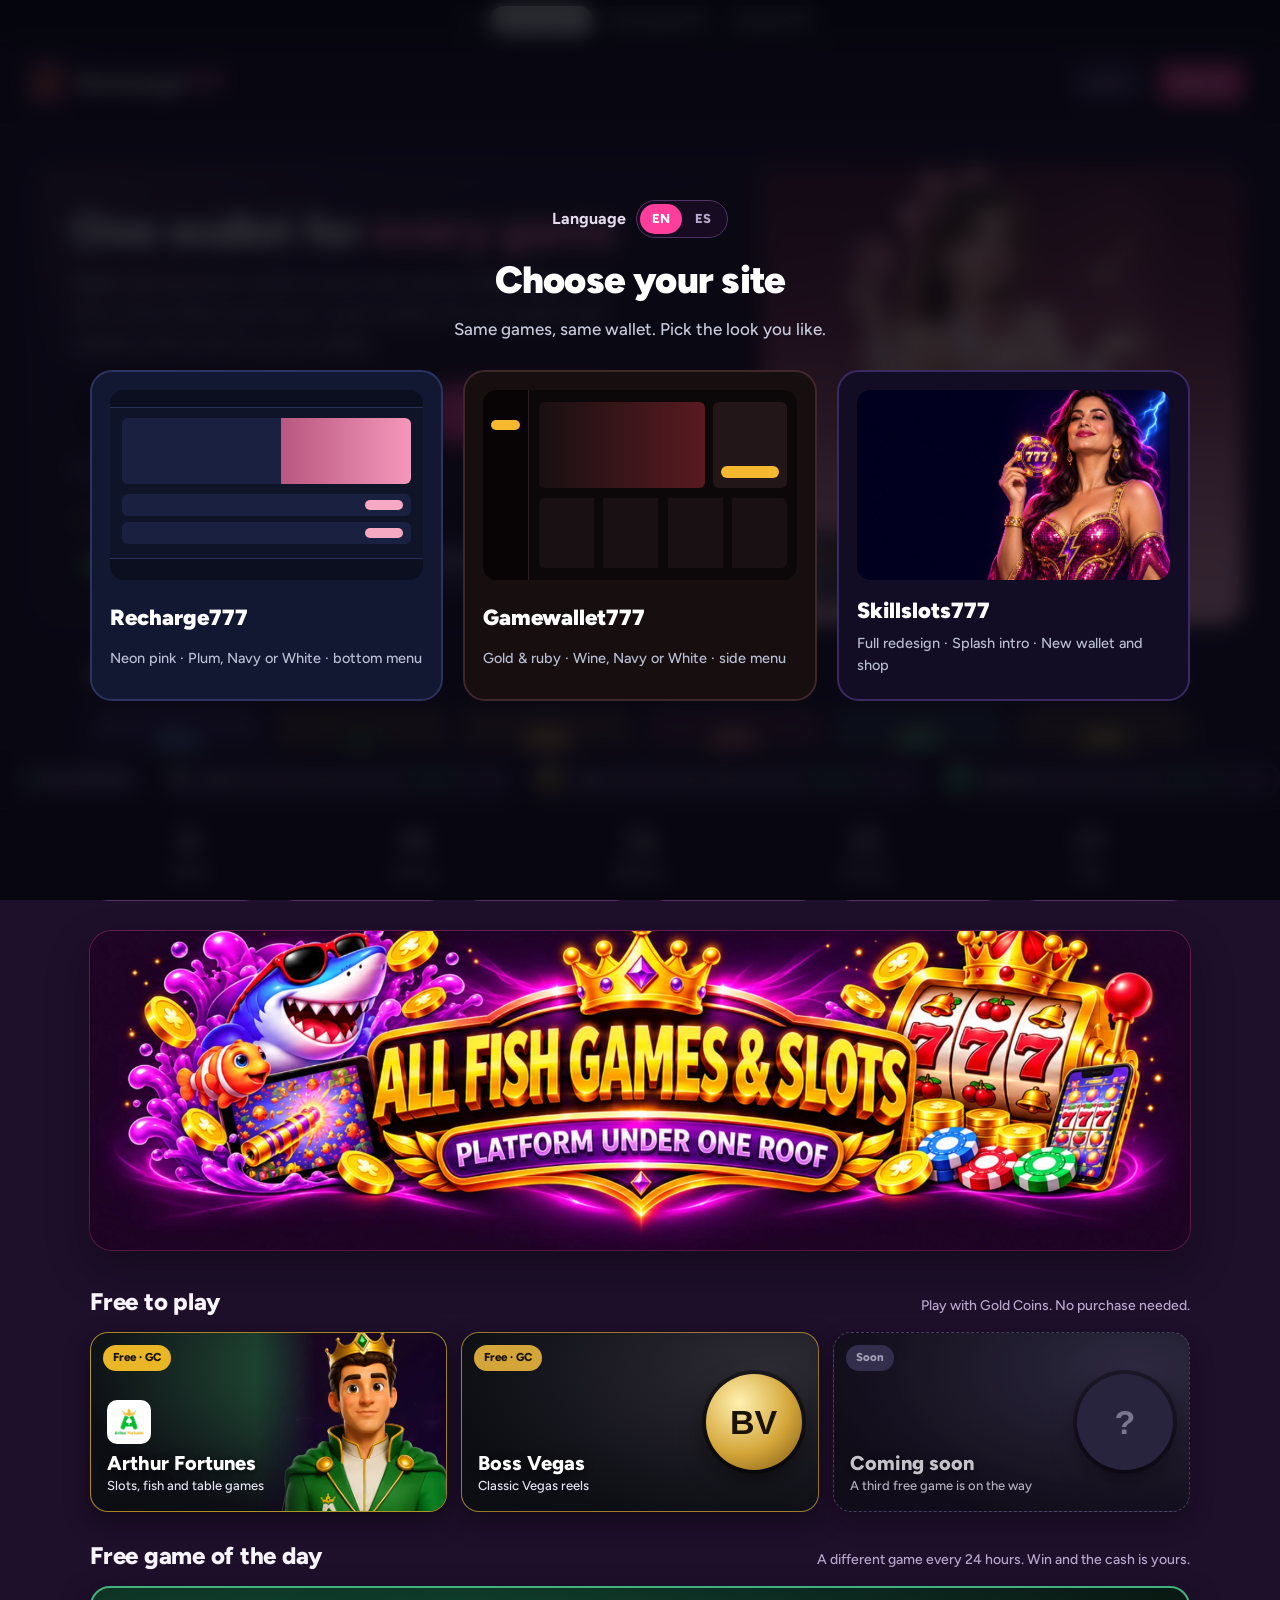
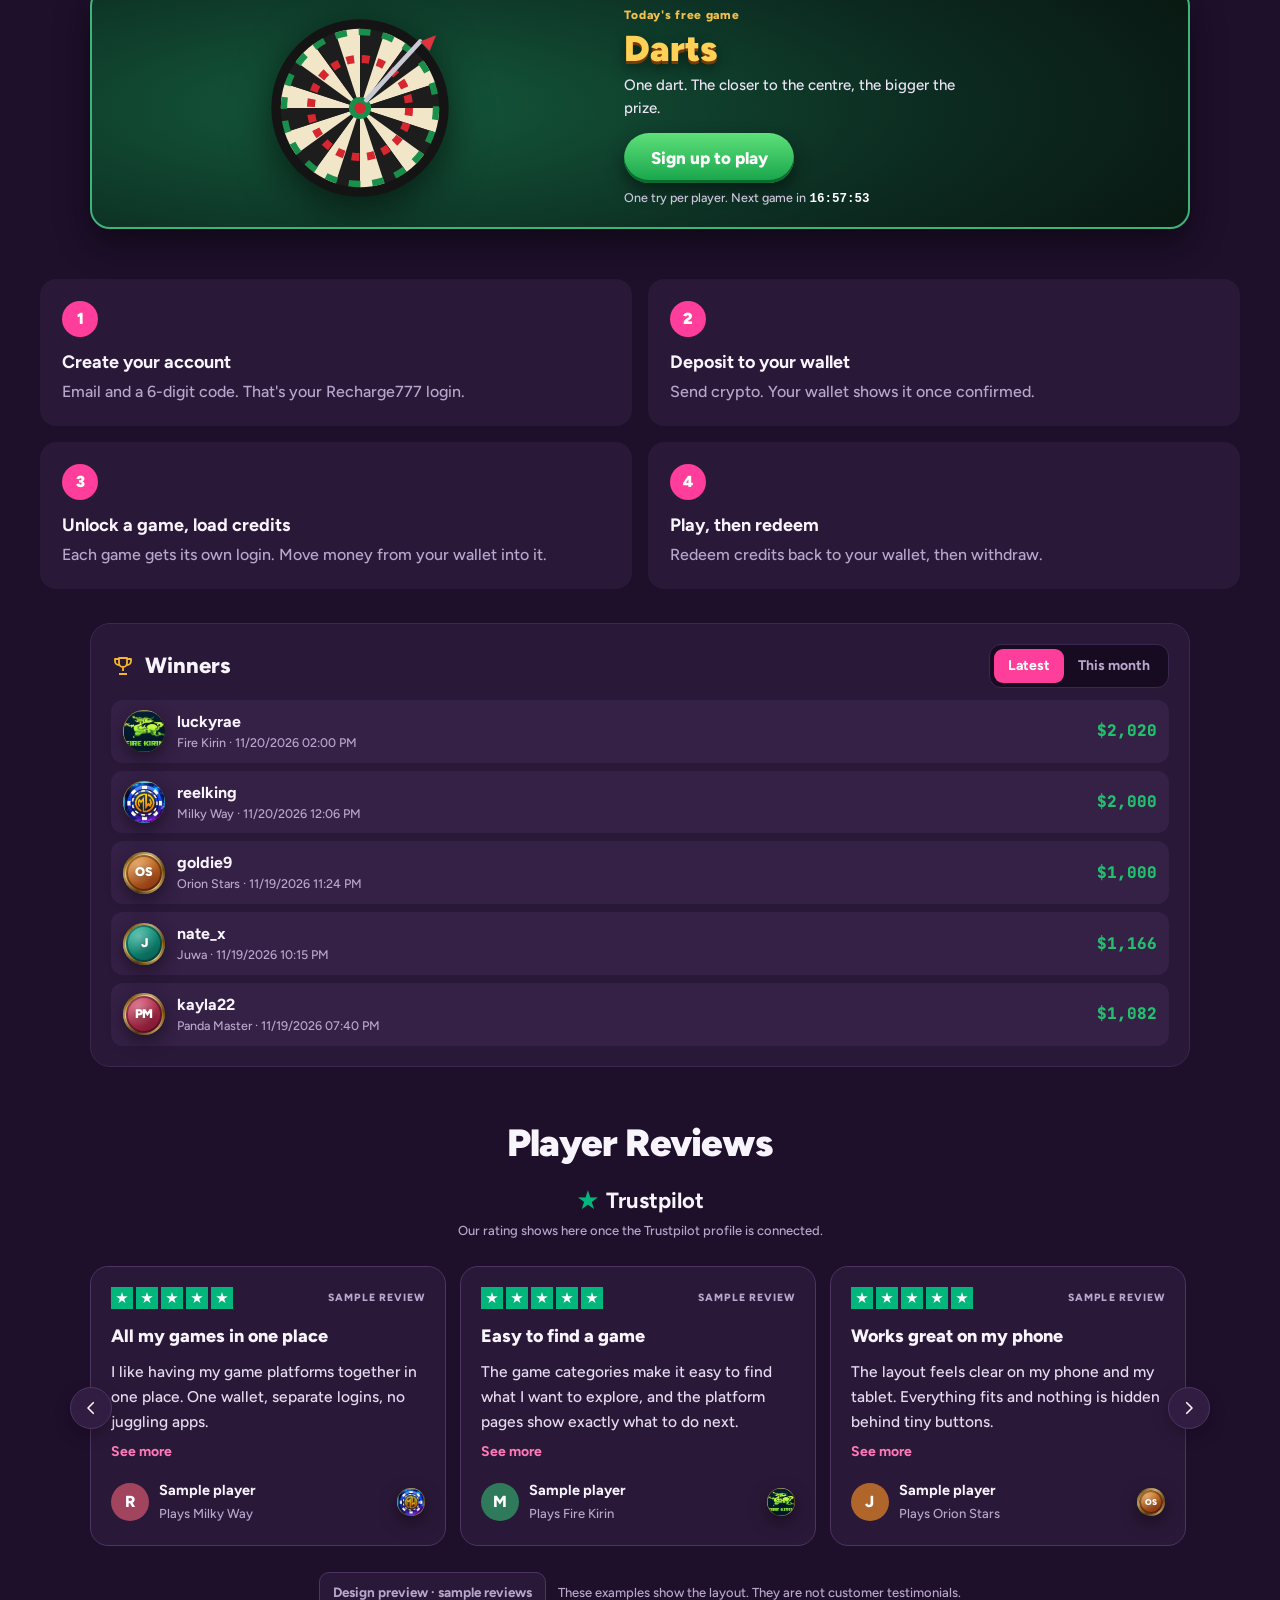
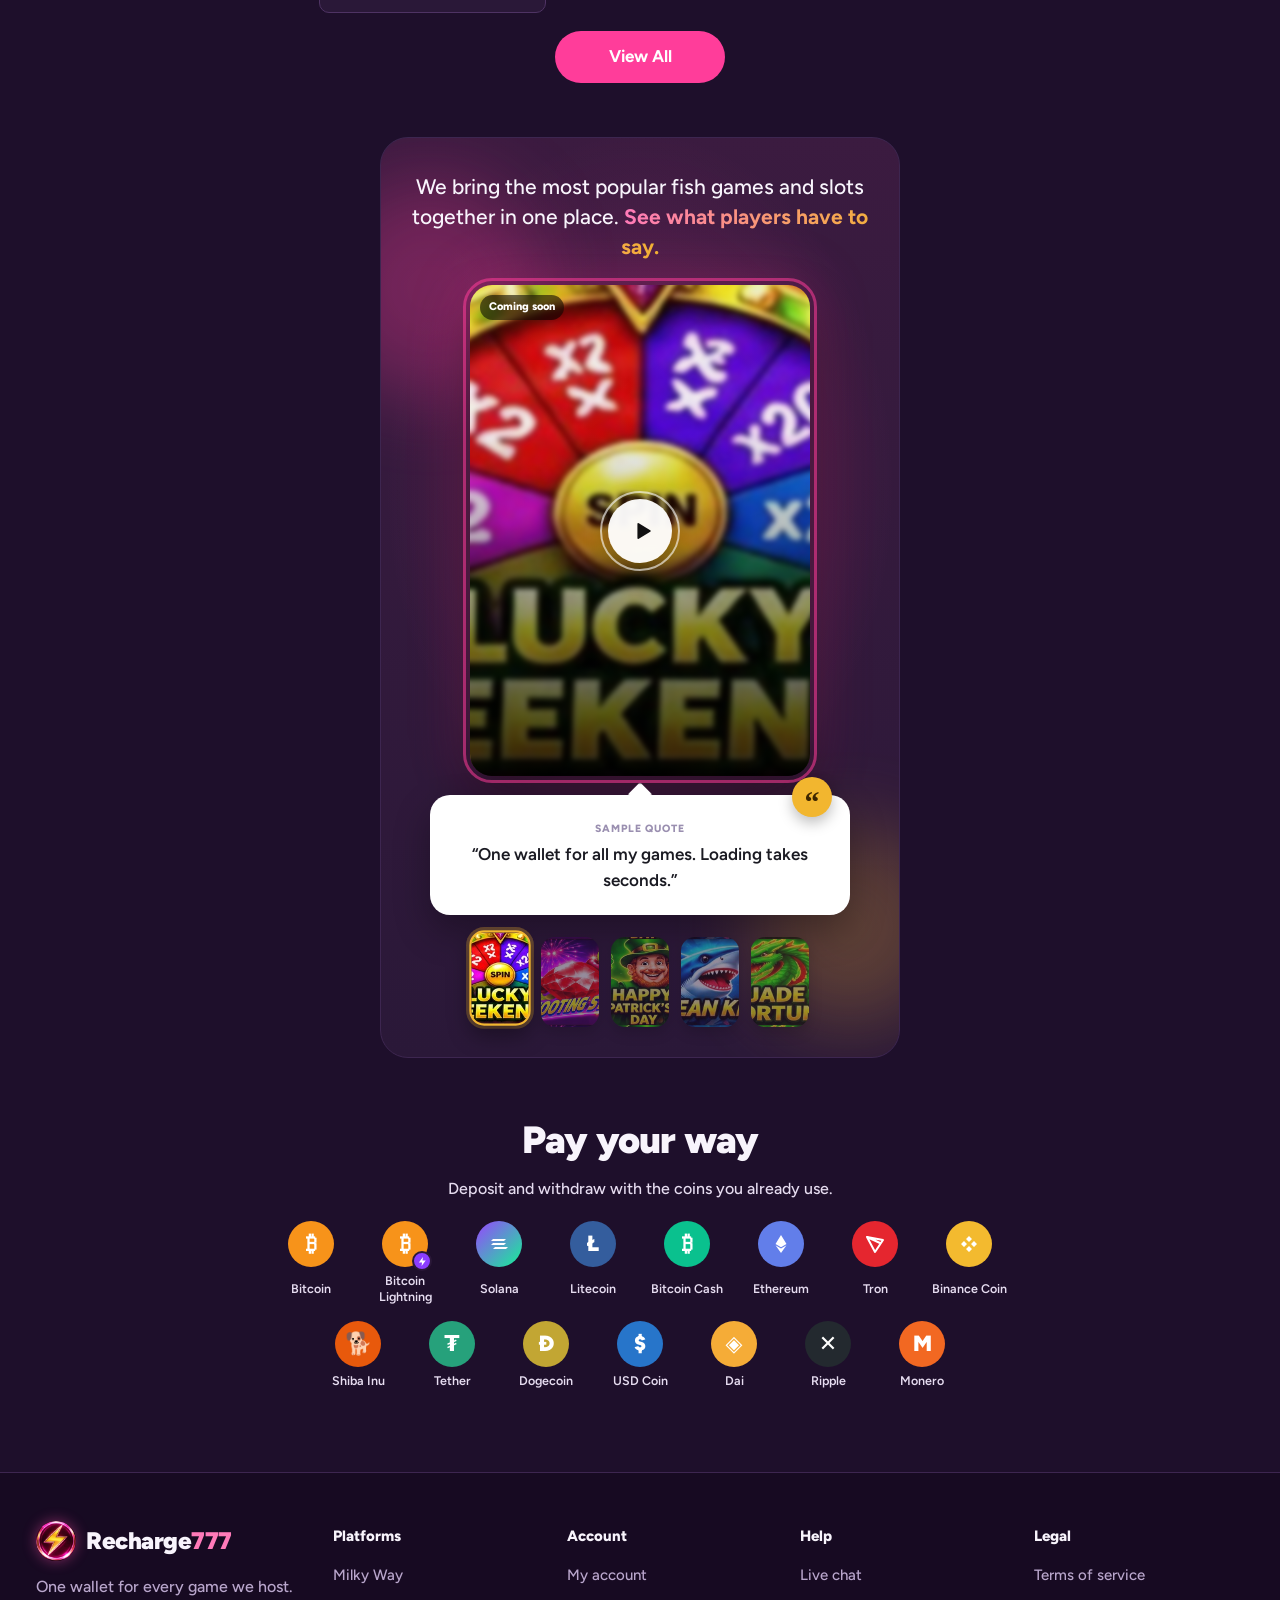
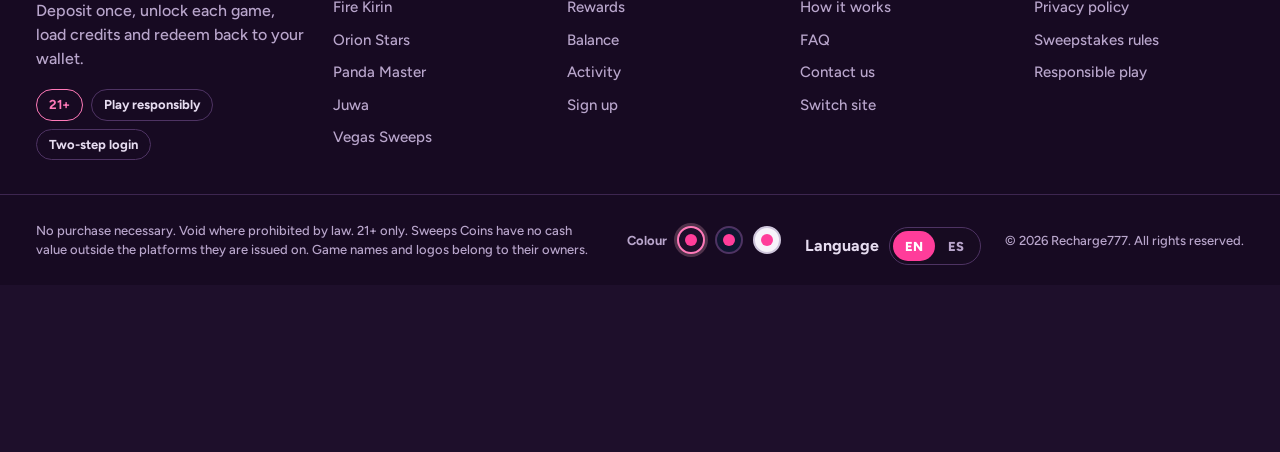
==== index.html @ b113c4cf "Free games: choose how many Gold Coins to take into each game; split and bring back" ====
<!doctype html>
<html lang="en">
<head>
<meta charset="utf-8">
<meta name="viewport" content="width=device-width, initial-scale=1, viewport-fit=cover">
<title>Recharge777</title>
<meta name="theme-color" content="#170a22">
<link rel="icon" type="image/png" href="assets/logos/r777-favicon.png">
<link rel="apple-touch-icon" href="assets/logos/r777-touch.png">
<script>try{document.documentElement.dataset.site="a";document.documentElement.dataset.theme=localStorage.getItem("pp_theme_a")||"plum";}catch(e){}</script>
<meta name="robots" content="noindex, nofollow">
<link rel="preconnect" href="https://fonts.googleapis.com">
<link rel="preconnect" href="https://fonts.gstatic.com" crossorigin>
<link href="https://fonts.googleapis.com/css2?family=Figtree:wght@400;500;600;700;800;900&family=Outfit:wght@400;500;600;700;800;900&family=JetBrains+Mono:wght@500;700&display=swap" rel="stylesheet">
<link rel="stylesheet" href="styles.css?v=2026112222050117">
<link rel="stylesheet" href="extras.css?v=2026112222050117">
</head>
<body>
<nav class="site-switch" id="siteSwitch" aria-label="Switch site" data-noi18n></nav>

<header class="top">
  <a class="logo" href="#/" aria-label="Recharge777 home"><svg viewBox="0 0 32 32" aria-hidden="true"><rect x="2" y="2" width="28" height="28" rx="9" fill="var(--accent)"/><path d="M10 9h12v3.2L15.8 23h-4.3l6.1-10.6H10Z" fill="#3a1022"/></svg><span>Recharge<b>777</b></span></a>
  <div class="top-right" id="topRight"></div>
</header>

<aside class="side" id="side" aria-label="Site menu"></aside>
<main id="app"></main>

<footer class="foot">
  <div class="foot-top">
    <div class="foot-brand">
      <a class="logo" href="#/" aria-label="Recharge777 home"><svg viewBox="0 0 32 32" aria-hidden="true"><rect x="2" y="2" width="28" height="28" rx="9" fill="var(--accent)"/><path d="M10 9h12v3.2L15.8 23h-4.3l6.1-10.6H10Z" fill="#3a1022"/></svg><span>Recharge<b>777</b></span></a>
      <p>One wallet for every game we host. Deposit once, unlock each game, load credits and redeem back to your wallet.</p>
      <div class="foot-badges"><span>21+</span><span>Play responsibly</span><span>Two-step login</span></div>
    </div>
    <div class="foot-col">
      <h4>Platforms</h4>
      <a href="#/platform/milkyway">Milky Way</a><a href="#/platform/firekirin">Fire Kirin</a><a href="#/platform/orion">Orion Stars</a>
      <a href="#/platform/panda">Panda Master</a><a href="#/platform/juwa">Juwa</a><a href="#/platform/vegas">Vegas Sweeps</a>
    </div>
    <div class="foot-col">
      <h4>Account</h4>
      <a href="#/account">My account</a><a href="#/rewards">Rewards</a><a href="#/balance">Balance</a><a href="#/activity">Activity</a><a href="#" data-act="signup">Sign up</a>
    </div>
    <div class="foot-col">
      <h4>Help</h4>
      <a href="#" data-act="chat">Live chat</a><a href="#" data-act="foot-doc" data-doc="How it works">How it works</a><a href="#" data-act="foot-doc" data-doc="FAQ">FAQ</a><a href="#" data-act="foot-doc" data-doc="Contact us">Contact us</a><a href="#" data-act="choose-site">Switch site</a>
    </div>
    <div class="foot-col">
      <h4>Legal</h4>
      <a href="#" data-act="foot-doc" data-doc="Terms of service">Terms of service</a><a href="#" data-act="foot-doc" data-doc="Privacy policy">Privacy policy</a><a href="#" data-act="foot-doc" data-doc="Sweepstakes rules">Sweepstakes rules</a><a href="#" data-act="foot-doc" data-doc="Responsible play">Responsible play</a>
    </div>
  </div>
  <div class="foot-bot">
    <p>No purchase necessary. Void where prohibited by law. 21+ only. Sweeps Coins have no cash value outside the platforms they are issued on. Game names and logos belong to their owners.</p>
    <div class="theme-pick" data-theme-pick></div>
    <div class="foot-lang" data-lang-pick></div>
    <p class="copy">&copy; <span id="year">2026</span> Recharge777. All rights reserved.</p>
  </div>
</footer>

<nav class="tabbar" aria-label="Main">
  <a href="#" data-menu><svg viewBox="0 0 24 24" fill="none" stroke="currentColor" stroke-width="2" stroke-linecap="round"><path d="M4 6h16M4 12h16M4 18h16"/></svg>Menu</a>
  <a href="#/games" data-nav="games"><svg viewBox="0 0 24 24" fill="none" stroke="currentColor" stroke-width="1.8" stroke-linejoin="round"><path d="M7 7h10a5 5 0 0 1 4.8 6.4l-1 3.4a2.4 2.4 0 0 1-4.3.6L15 15H9l-1.5 2.4a2.4 2.4 0 0 1-4.3-.6l-1-3.4A5 5 0 0 1 7 7Z"/><path d="M8 10v3M6.5 11.5h3" stroke-linecap="round"/><circle cx="16" cy="11" r=".8" fill="currentColor"/><circle cx="17.5" cy="12.5" r=".8" fill="currentColor"/></svg>Games</a>
  <a href="#/balance" data-nav="balance"><svg viewBox="0 0 24 24" fill="none" stroke="currentColor" stroke-width="1.8" stroke-linejoin="round"><rect x="3" y="5" width="18" height="15" rx="2.5"/><path d="M15 10h6v5h-6a2.5 2.5 0 0 1 0-5Z"/></svg>Balance</a>
  <a href="#/activity" data-nav="activity"><svg viewBox="0 0 24 24" fill="none" stroke="currentColor" stroke-width="1.8" stroke-linejoin="round"><rect x="3" y="3" width="18" height="18" rx="2.5"/><path d="m6 15 4-4 3 3 5-6" stroke-linecap="round"/></svg>Activity</a>
  <a href="#" data-act="chat"><svg viewBox="0 0 24 24" fill="none" stroke="currentColor" stroke-width="1.8" stroke-linejoin="round"><path d="M4 5h16v11H9l-5 4Z"/><path d="M9 10.5h.01M12 10.5h.01M15 10.5h.01" stroke-linecap="round" stroke-width="2.4"/></svg>Chat</a>
</nav>

<div class="scrim" data-close-menu></div>
<aside class="drawer" id="drawer" aria-label="Menu"></aside>
<section class="chat" id="chat" aria-label="Support chat"></section>

<div class="modal" id="modal" hidden>
  <div class="modal-back" data-close></div>
  <div class="modal-box" role="dialog" aria-modal="true" id="modalBox"></div>
</div>
<div class="toast" id="toast" role="status"></div>
<div class="chooser" id="chooser" hidden></div>
<div class="loader" id="loader" aria-live="polite"></div>

<script src="i18n.js?v=2026112222050117"></script>
<script src="extras.js?v=2026112222050117"></script>
<script src="app.js?v=2026112222050117"></script>
</body>
</html>
---- styles.css ----
:root {
  --accent: #ff3d9a; --accent-hi: #ff6fb5; --on-accent: #ffffff; --ruby: #e2343f; --ruby-hi: #ff5a63;
  --green: #22c06d; --gold: #f2b62f;
  --r: 16px; --gut: 64px; --top-h: 84px; --tab-h: 92px;
  --font: "Figtree", system-ui, sans-serif;
  --mono: "JetBrains Mono", ui-monospace, monospace;
}
:root, :root[data-site="a"][data-theme="plum"] { --bg: #1e0f2b; --bar: #170a22; --card: #2a1838; --card-2: #352046; --panel: #24132f; --line: #3d2650; --line-2: #4e3363; --sunk: #170b21; --raise: #321d42; --raise-2: #3e2652; --mute: #b9a6cc; --soft: #e6dcf0; --soft-2: #f2ecf8; --text: #f8f4fc; --accent-text: #ff7ab9; --tick-bg: #2a1838; --tick-line: #4e3363; --outline: rgba(255, 255, 255, .45); --hover: rgba(255, 255, 255, .06); }
:root[data-site="a"][data-theme="navy"] { --bg: #0f1630; --bar: #0b1126; --card: #19223f; --card-2: #212b4d; --panel: #141c37; --line: #28335a; --line-2: #36426e; --sunk: #0b1126; --raise: #1e2747; --raise-2: #283257; --mute: #a5aed0; --soft: #d8ddf0; --soft-2: #e8ebf8; --text: #f5f7ff; --accent-text: #ff7ab9; --tick-bg: #19223f; --tick-line: #36426e; --outline: rgba(255, 255, 255, .45); --hover: rgba(255, 255, 255, .06); }
:root[data-site="a"][data-theme="white"] { --bg: #f6f3fa; --bar: #ffffff; --card: #ffffff; --card-2: #f3eef8; --panel: #faf7fd; --line: #e8e0f0; --line-2: #d9cde6; --sunk: #f1ebf7; --raise: #f1ebf7; --raise-2: #e7def0; --mute: #74688a; --soft: #43395a; --soft-2: #2c2342; --text: #1e1530; --accent-text: #d0186f; --tick-bg: #ffffff; --tick-line: #e8e0f0; --outline: rgba(30, 20, 50, .25); --hover: rgba(30, 20, 50, .05); }
:root[data-site="b"][data-theme="wine"] { --bg: #2a0e17; --bar: #220a12; --card: #381420; --card-2: #441a28; --panel: #30111b; --line: #52222f; --line-2: #66303f; --sunk: #210a11; --raise: #401826; --raise-2: #4d1f2f; --mute: #d0a9b3; --soft: #f1dde2; --soft-2: #f8ecef; --text: #fff6f7; --accent-text: #ffcf5c; --tick-bg: #381420; --tick-line: #66303f; --outline: rgba(255, 255, 255, .45); --hover: rgba(255, 255, 255, .06); }
:root[data-site="b"][data-theme="navy"] { --bg: #0d1a33; --bar: #0a152b; --card: #152645; --card-2: #1c3053; --panel: #11213d; --line: #243a61; --line-2: #304a76; --sunk: #0a152b; --raise: #1a2c4e; --raise-2: #22375c; --mute: #a4b3d0; --soft: #d6e0f0; --soft-2: #e6edf8; --text: #f4f8ff; --accent-text: #ffcf5c; --tick-bg: #152645; --tick-line: #304a76; --outline: rgba(255, 255, 255, .45); --hover: rgba(255, 255, 255, .06); }
:root[data-site="b"][data-theme="white"] { --bg: #faf6ee; --bar: #ffffff; --card: #ffffff; --card-2: #f6efe1; --panel: #fdfaf4; --line: #ece2cf; --line-2: #dfd0b3; --sunk: #f6efe1; --raise: #f6efe1; --raise-2: #eee3cc; --mute: #7a6c58; --soft: #4a3e2c; --soft-2: #2e2618; --text: #24190c; --accent-text: #9a6a00; --tick-bg: #ffffff; --tick-line: #ece2cf; --outline: rgba(30, 20, 50, .25); --hover: rgba(30, 20, 50, .05); }
:root[data-site="b"]:not([data-theme]) { --bg: #2a0e17; --bar: #220a12; --card: #381420; --card-2: #441a28; --panel: #30111b; --line: #52222f; --line-2: #66303f; --sunk: #210a11; --raise: #401826; --raise-2: #4d1f2f; --mute: #d0a9b3; --soft: #f1dde2; --soft-2: #f8ecef; --text: #fff6f7; --accent-text: #ffcf5c; --tick-bg: #381420; --tick-line: #66303f; --outline: rgba(255, 255, 255, .45); --hover: rgba(255, 255, 255, .06); }



* { box-sizing: border-box; }
html { -webkit-text-size-adjust: 100%; }
body {
  margin: 0; min-height: 100vh;
  background: var(--bg); color: var(--text);
  font: 500 16px/1.5 var(--font);
  padding-bottom: calc(var(--tab-h) + 20px);
  overflow-x: hidden;
}
body.has-ticker { padding-bottom: calc(var(--tab-h) + 76px); }
a { color: inherit; text-decoration: none; }
button { font: inherit; color: inherit; cursor: pointer; background: none; border: 0; padding: 0; }
button:disabled { cursor: not-allowed; opacity: .45; }
input, select { font: inherit; color: inherit; }
svg { display: block; }
img { max-width: 100%; display: block; }
:focus-visible { outline: 2px solid var(--accent-hi); outline-offset: 2px; }

/* top bar */
.top {
  position: sticky; top: 0; z-index: 30;
  height: var(--top-h); padding: 0 var(--gut) 0 calc(var(--gut) - 8px);
  display: flex; align-items: center; justify-content: space-between;
  background: var(--bar); border-bottom: 1px solid var(--line);
}
.logo { display: flex; align-items: center; gap: 10px; font-weight: 900; font-size: 24px; letter-spacing: -.02em; }
.logo svg { width: 34px; height: 34px; }
.logo b { color: var(--accent-text); font-weight: 900; }
.top-right { display: flex; align-items: center; gap: 14px; }
.round-btn {
  position: relative; width: 64px; height: 52px; border-radius: 26px;
  background: var(--raise); display: grid; place-items: center;
}
.round-btn:hover { background: var(--raise-2); }
.round-btn svg { width: 28px; height: 28px; }
.round-btn .dot { position: absolute; top: 12px; right: 18px; width: 8px; height: 8px; border-radius: 50%; background: #ff4d6d; border: 2px solid var(--raise); }
.bal {
  display: flex; align-items: center; gap: 8px; height: 52px; padding: 0 16px 0 8px;
  border-radius: 26px; background: var(--raise); font-weight: 700;
}
.bal:hover { background: var(--raise-2); }
.bal-plus { width: 36px; height: 36px; border-radius: 50%; background: var(--accent); color: var(--on-accent); display: grid; place-items: center; }
.bal-plus svg { width: 18px; height: 18px; }

/* buttons */
.btn {
  display: inline-flex; align-items: center; justify-content: center; gap: 8px;
  height: 52px; padding: 0 22px; border-radius: 12px;
  font-weight: 700; font-size: 17px; white-space: nowrap;
  transition: background .15s, border-color .15s, transform .1s;
}
.btn:active { transform: scale(.98); }
.btn svg { width: 18px; height: 18px; }
.btn-accent { background: var(--accent); color: var(--on-accent); }
.btn-accent:hover { background: var(--accent-hi); }
.btn-outline { border: 1.5px solid var(--outline); color: var(--text); }
.btn-outline:hover { background: var(--hover); }
.btn-ghost { background: var(--card-2); }
.btn-ghost:hover { background: var(--line-2); }
.btn-sm { height: 40px; padding: 0 16px; font-size: 15px; border-radius: 10px; }
.btn-lg { height: 60px; padding: 0 56px; border-radius: 30px; font-size: 19px; }
.btn-block { width: 100%; }
.sq-btn { width: 52px; height: 52px; border-radius: 12px; border: 1.5px solid var(--outline); display: grid; place-items: center; flex: none; }
.sq-btn:hover { background: var(--hover); }
.sq-btn svg { width: 20px; height: 20px; }
.icon-btn { width: 36px; height: 36px; border-radius: 9px; display: grid; place-items: center; color: var(--mute); flex: none; }
.icon-btn:hover { background: var(--card-2); color: var(--text); }
.icon-btn svg { width: 19px; height: 19px; }

/* page */
.page { padding: 40px var(--gut) 20px; }
.crumb { display: flex; align-items: center; gap: 12px; font-size: 22px; font-weight: 700; }
.crumb a { color: var(--mute); }
.crumb a:hover { color: var(--text); }
.crumb svg { width: 22px; height: 22px; }
.crumb .sep svg { width: 16px; height: 16px; color: var(--mute); }
.lede { margin: 26px 0 0; font-size: 18px; }
.lede b { font-weight: 800; }
.list-h { display: flex; justify-content: space-between; align-items: baseline; margin: 44px 0 16px; }
.list-h h2 { margin: 0; font-size: 21px; font-weight: 800; }
.list-h span { color: var(--mute); font-size: 18px; }
.empty { color: var(--mute); text-align: center; padding: 40px 0; grid-column: 1 / -1; }
.empty.big { font-size: 21px; padding: 100px 0; }

/* round platform badge */
.coin {
  --s: 108px;
  width: var(--s); height: var(--s); flex: none; border-radius: 50%;
  padding: calc(var(--s) * .065);
  background: conic-gradient(from 200deg, #6e4a12, #f6d27a, #a9781f, #ffe6a3, #8a5e17, #f6d27a, #6e4a12);
  box-shadow: 0 6px 18px rgba(0, 0, 0, .45), inset 0 0 0 2px rgba(0, 0, 0, .25);
  display: grid; place-items: center; overflow: hidden; position: relative;
}
.coin::after { content: ""; position: absolute; top: 2px; left: 50%; width: calc(var(--s) * .12); height: calc(var(--s) * .12); transform: translateX(-50%); border-radius: 50%; background: radial-gradient(circle at 35% 35%, #f3b6ff, #a21fd0 60%, #5b0d78); box-shadow: 0 0 6px rgba(200, 80, 255, .7); }
.coin img, .coin .ini {
  width: 100%; height: 100%; border-radius: 50%; object-fit: cover;
  box-shadow: inset 0 0 0 2px rgba(0, 0, 0, .35);
}
.coin img { transform: scale(1.12); }
.coin .ini {
  display: grid; font-style: normal; color: #fff; place-items: center; font-weight: 900; font-size: calc(var(--s) * .3); letter-spacing: -.03em;
  background: radial-gradient(circle at 35% 30%, rgba(255, 255, 255, .35), transparent 55%), linear-gradient(150deg, var(--c2), var(--c1));
  text-shadow: 0 2px 6px rgba(0, 0, 0, .4);
}
.coin.xl { --s: 270px; }
.coin.lg { --s: 120px; }
.coin.md { --s: 60px; }
.coin.md::after { display: none; }
.coin.sm { --s: 72px; }
.coin.xs { --s: 30px; padding: 2px; }
.coin.xs::after, .coin.sm::after { display: none; }

/* list rows */
.rows { display: grid; gap: 22px; }
.rows > * { min-width: 0; }
.row-card {
  display: flex; align-items: center; gap: 20px; justify-content: space-between;
  background: var(--card); border-radius: var(--r); padding: 20px 22px;
}
.row-main { display: flex; align-items: center; gap: 32px; min-width: 0; flex: 1; }
.row-main > span { min-width: 0; }
.row-main b { display: block; font-size: 22px; font-weight: 800; }
.row-main small { display: block; color: var(--mute); font-size: 15px; white-space: nowrap; overflow: hidden; text-overflow: ellipsis; }
.row-acts { display: flex; align-items: center; gap: 16px; flex: none; }
.linked { display: inline-flex; align-items: center; gap: 6px; color: var(--green); font-weight: 700; font-size: 15px; }
.linked svg { width: 16px; height: 16px; }
.row-card.slim { padding: 14px 20px; }
.row-card.slim .row-main { gap: 18px; }
.row-card.slim .row-main b { font-size: 18px; }
.pos { color: var(--green); font-family: var(--mono); }
.neg { color: #ff8a8a; font-family: var(--mono); }
.pend { font-size: 13px; font-weight: 700; color: var(--gold); background: rgba(242, 193, 75, .12); padding: 4px 10px; border-radius: 999px; }

/* home */
.hero {
  display: grid; grid-template-columns: minmax(0, 1.1fr) minmax(0, .9fr); align-items: stretch;
  border-radius: 24px; border: 1px solid var(--line); overflow: hidden; min-height: 500px;
  background: radial-gradient(600px 320px at 0% 0%, rgba(246, 169, 195, .1), transparent 60%), linear-gradient(160deg, var(--card), var(--sunk));
}
.hero-txt { padding: 52px 48px 40px; display: flex; flex-direction: column; justify-content: center; }
.hero h1 { margin: 0; font-size: 56px; line-height: 1.05; font-weight: 900; letter-spacing: -.03em; }
.hero h1 span { color: var(--accent-text); }
.hero-sub { margin: 14px 0 26px; font-size: 20px; color: var(--soft); max-width: 560px; }
.hero-acts { display: flex; gap: 12px; flex-wrap: wrap; }
.hero-acts .btn-lg { padding: 0 34px; }
.hero-stats { display: flex; gap: 34px; margin-top: 30px; padding-top: 22px; border-top: 1px solid var(--line); }
.hero-stats b { display: block; font-size: 28px; font-weight: 900; }
.hero-stats span { color: var(--mute); font-size: 15px; }
.hot-strip { margin-top: 24px; }
.hot-label { display: flex; align-items: center; gap: 8px; font-size: 15px; font-weight: 800; margin-bottom: 10px; color: var(--soft); }
.hot-label svg { width: 17px; height: 17px; color: var(--gold); }
.hot-chips { display: flex; gap: 10px; flex-wrap: wrap; }
.hot-chip { display: flex; align-items: center; gap: 10px; padding: 7px 14px 7px 7px; border-radius: 999px; background: var(--raise); border: 1px solid var(--line-2); transition: border-color .15s, background .15s; }
.hot-chip:hover { border-color: var(--accent-text); background: var(--raise-2); }
.hot-chip .coin.xs { --s: 34px; }
.hot-chip b { display: block; font-size: 14.5px; font-weight: 800; line-height: 1.15; }
.hot-chip small { display: flex; align-items: center; gap: 5px; color: var(--mute); font-size: 12.5px; }
.hot-chip small i { width: 6px; height: 6px; border-radius: 50%; background: var(--green); }
.hero-art {
  position: relative; overflow: hidden;
  background: linear-gradient(180deg, #531c3b 0%, #6c2848 24%, #a24a6d 46%, #d9799f 66%, #f597bb 82%, #fcb2d2 100%);
}
.hero-art::before {
  content: ""; position: absolute; inset: 0; pointer-events: none;
  background: radial-gradient(60% 50% at 50% 30%, rgba(255, 255, 255, .12), transparent 70%);
}
.hero-art img {
  position: absolute; bottom: 0; left: 50%; height: 100%; width: auto; max-width: none; transform: translateX(-50%);
  -webkit-mask-image: linear-gradient(90deg, transparent 0, #000 14%, #000 86%, transparent 100%);
  mask-image: linear-gradient(90deg, transparent 0, #000 14%, #000 86%, transparent 100%);
}
.art-badge {
  position: absolute; left: 22px; bottom: 22px; z-index: 1; display: grid; gap: 2px;
  padding: 12px 16px; border-radius: 14px; background: rgba(15, 20, 40, .72); backdrop-filter: blur(8px); -webkit-backdrop-filter: blur(8px);
  border: 1px solid rgba(255, 255, 255, .14); box-shadow: 0 10px 30px rgba(0, 0, 0, .3);
}
.art-badge b { font-size: 15px; font-weight: 800; color: var(--gold); }
.art-badge span { font-size: 13px; color: #f0e6f2; }
.hl-form { display: flex; gap: 10px; max-width: 560px; }
.hl-form .field { flex: 1; height: 60px; border-radius: 30px; padding: 0 24px; }
.hl-form .btn-lg { padding: 0 34px; }
.hl-note { margin: 14px 0 0; color: var(--mute); }
.hl-note a, .note a { color: var(--accent-text); font-weight: 700; }

.steps3 { display: grid; grid-template-columns: repeat(3, 1fr); gap: 16px; max-width: 1000px; margin: 50px auto 0; }
.steps3 div { background: var(--card); border-radius: var(--r); padding: 22px; }
.steps3 span { width: 36px; height: 36px; border-radius: 50%; background: var(--accent); color: var(--on-accent); display: inline-grid; place-items: center; font-weight: 900; }
.steps3 b { display: block; margin-top: 12px; font-size: 18px; }
.steps3 p { margin: 4px 0 0; color: var(--mute); }

.boards { display: grid; grid-template-columns: 1fr 1fr; gap: 28px; margin: 60px auto 0; max-width: 1800px; }
.board { background: var(--sunk); border: 1px solid var(--line); border-radius: 18px; padding: 30px; }
.board-h { display: flex; justify-content: space-between; align-items: center; gap: 12px; margin-bottom: 22px; }
.board-h h2 { margin: 0; display: flex; align-items: center; gap: 12px; font-size: 28px; font-weight: 800; }
.board-h h2 svg { width: 28px; height: 28px; color: var(--gold); }
.pill { background: rgba(246, 169, 195, .14); color: var(--accent-text); border: 1px solid rgba(246, 169, 195, .4); font-size: 15px; font-weight: 600; padding: 5px 14px; border-radius: 6px; white-space: nowrap; }
.win-list, .rank-list { display: grid; gap: 14px; }
.win {
  display: grid; grid-template-columns: auto 1fr 1.3fr auto; align-items: center; gap: 20px;
  background: var(--card); border-radius: 12px; padding: 16px 22px;
}
.win small, .rank small { display: block; color: var(--mute); font-size: 14px; font-weight: 600; letter-spacing: .02em; }
.win b { font-size: 19px; font-weight: 800; }
.win-date span { font-size: 17px; }
.win-amt { text-align: right; }
.win-amt b { color: var(--green); font-size: 22px; }
.rank-head { display: grid; grid-template-columns: 90px 1fr auto; padding: 12px 22px; background: var(--card); border-radius: 10px 10px 0 0; color: var(--mute); font-size: 15px; font-weight: 600; }
.rank-list { gap: 0; }
.rank { display: grid; grid-template-columns: 90px 1fr auto; align-items: center; padding: 16px 22px; background: var(--card); border-top: 1px solid var(--sunk); }
.rank.first { background: rgba(242, 182, 47, .12); outline: 2px solid #d9b13d; outline-offset: -2px; border-radius: 10px; }
.rank-n { font-size: 22px; font-weight: 800; color: var(--mute); }
.rank-n svg { width: 32px; height: 32px; }
.rank-n.r0 { color: var(--gold); }
.rank-n.r1 { color: #d6d8e2; }
.rank-n.r2 { color: #e5873a; }
.rank-user { display: flex; align-items: center; gap: 18px; }
.rank-user b { font-size: 21px; font-weight: 700; }
.rank-amt { font-size: 22px; font-weight: 800; }
.rank.first .rank-amt { color: var(--green); }

/* live ticker */
.ticker {
  position: fixed; left: 0; right: 0; bottom: var(--tab-h); z-index: 20;
  display: flex; align-items: center; gap: 12px; height: 60px;
  background: var(--bar); border-top: 1px solid var(--line);
}
.ticker-label { flex: none; display: inline-flex; align-items: center; gap: 8px; margin-left: 16px; font-weight: 800; font-size: 14px; background: var(--raise); padding: 6px 12px; border-radius: 8px; white-space: nowrap; }
.ticker-label i { width: 8px; height: 8px; border-radius: 50%; background: var(--green); box-shadow: 0 0 0 3px rgba(47, 212, 124, .18); }
.ticker-track { overflow: hidden; flex: 1; min-width: 0; -webkit-mask-image: linear-gradient(90deg, transparent, #000 30px); mask-image: linear-gradient(90deg, transparent, #000 30px); }
.ticker-run { display: flex; gap: 10px; width: max-content; animation: run 70s linear infinite; }
.ticker:hover .ticker-run { animation-play-state: paused; }
@keyframes run { to { transform: translateX(-50%); } }
.tick { flex: none; display: flex; align-items: center; gap: 9px; height: 40px; padding: 0 14px 0 6px; background: var(--tick-bg); border: 1px solid var(--tick-line); border-radius: 20px; font-size: 14px; white-space: nowrap; }
.tick-txt { color: var(--soft); }
.tick-txt b { color: var(--text); font-weight: 700; }
.tick em { font-style: normal; color: var(--green); font-weight: 800; }
.tick small { color: var(--mute); font-size: 12.5px; }

/* platform page */
.plat-top { display: flex; align-items: center; gap: 28px; margin-top: 30px; background: var(--card); border-radius: 18px; padding: 24px 28px; }
.plat-top-txt { flex: 1; min-width: 0; }
.plat-top h1 { margin: 0; font-size: 34px; font-weight: 900; letter-spacing: -.02em; }
.plat-top p { margin: 4px 0 0; color: var(--mute); }
.plat-top .signed { color: var(--text); }
.plat-top code { font-family: var(--mono); color: var(--accent-text); }
.plat-top-acts { display: flex; gap: 12px; flex: none; }
.filters { display: flex; gap: 10px; flex-wrap: wrap; align-items: center; margin: 30px 0 22px; }
.chip { height: 42px; padding: 0 20px; border-radius: 10px; background: var(--raise); color: var(--soft); font-size: 17px; font-weight: 600; }
.chip:hover { color: var(--text); }
.chip.on { background: var(--accent); color: var(--on-accent); }
.search { margin-left: auto; position: relative; width: 300px; }
.search input { width: 100%; height: 44px; border-radius: 10px; background: var(--card); border: 1px solid var(--line-2); padding: 0 14px 0 42px; }
.search input:focus { outline: none; border-color: var(--accent-text); }
.search svg { position: absolute; left: 14px; top: 12px; width: 20px; height: 20px; color: var(--mute); }
.grid { display: grid; grid-template-columns: repeat(auto-fill, minmax(260px, 1fr)); gap: 24px 18px; }
.tile { display: block; text-align: left; width: 100%; }
.tile-art { position: relative; aspect-ratio: 16 / 9; border-radius: 14px; overflow: hidden; background: var(--card); }
.tile-art img { width: 100%; height: 100%; object-fit: cover; transition: transform .3s; }
.tile:hover .tile-art img { transform: scale(1.04); }
.tile-play { position: absolute; inset: 0; display: grid; place-items: center; background: rgba(10, 10, 16, .45); opacity: 0; transition: opacity .2s; }
.tile-play span { width: 56px; height: 56px; border-radius: 50%; background: var(--accent); color: var(--on-accent); display: grid; place-items: center; }
.tile-play svg { width: 22px; height: 22px; margin-left: 3px; }
.tile:hover .tile-play { opacity: 1; }
.tile-name { margin-top: 10px; font-weight: 800; font-size: 17px; }
.tile-sub { color: var(--mute); font-size: 14px; }

/* balance */
.split { display: grid; grid-template-columns: 540px 1fr; padding: 0; min-height: calc(100vh - var(--top-h) - var(--tab-h)); }
.split-left { padding: 40px 36px 30px var(--gut); background: var(--panel); border-right: 1px solid var(--line); }
.split-right { padding: 40px var(--gut) 30px 36px; }
.split .lede { margin-top: 22px; }
.acc { display: grid; gap: 16px; margin-top: 28px; }
.acc-item {
  display: flex; align-items: center; gap: 16px; height: 80px; padding: 0 24px;
  border-radius: 14px; border: 1.5px solid color-mix(in srgb, var(--ic) 55%, transparent); text-align: left;
  background: color-mix(in srgb, var(--ic) 6%, transparent);
}
.acc-item b { flex: 1; font-size: 21px; font-weight: 800; }
.acc-item > svg { width: 20px; height: 20px; }
.acc-item.on { background: color-mix(in srgb, var(--ic) 28%, var(--panel)); border-color: var(--ic); }
.mini-ico { width: 38px; height: 38px; flex: none; border-radius: 9px; display: grid; place-items: center; color: #fff; }
.mini-ico svg { width: 20px; height: 20px; }
.panel-h { display: flex; gap: 14px; align-items: flex-start; margin-bottom: 26px; }
.panel-h .mini-ico { width: 28px; height: 28px; border-radius: 7px; margin-top: 2px; }
.panel-h .mini-ico svg { width: 15px; height: 15px; }
.panel-h h2 { margin: 0; font-size: 21px; font-weight: 800; }
.panel-h p { margin: 4px 0 0; color: var(--soft); }
.opt-list { display: grid; gap: 16px; }
.opt { display: flex; align-items: center; gap: 18px; width: 100%; text-align: left; background: var(--card); border-radius: 14px; padding: 14px 24px; }
.opt:not(:disabled):hover { background: var(--card-2); }
.opt b { font-size: 21px; font-weight: 800; }
.opt small { color: var(--mute); font-size: 16px; margin-left: 4px; flex: 1; }
.opt > svg { width: 20px; height: 20px; color: var(--mute); }
.form-row { display: grid; gap: 12px; }
.form-row.narrow { max-width: 460px; }
.field {
  width: 100%; height: 52px; border-radius: 12px;
  background: var(--sunk); border: 1.5px solid var(--line-2); padding: 0 16px; font-size: 16px;
}
.field:focus { outline: none; border-color: var(--accent-text); }
.field::placeholder { color: var(--mute); }
select.field { appearance: none; background-image: linear-gradient(45deg, transparent 50%, #aaa 50%), linear-gradient(135deg, #aaa 50%, transparent 50%); background-position: calc(100% - 22px) 22px, calc(100% - 16px) 22px; background-size: 6px 6px; background-repeat: no-repeat; }
.tbl { width: 100%; border-collapse: collapse; font-size: 17px; background: var(--card); border-radius: 14px; overflow: hidden; }
.tbl th { text-align: left; color: var(--mute); font-weight: 600; font-size: 14px; padding: 14px 22px; border-bottom: 1px solid var(--line); }
.tbl td { padding: 14px 22px; border-bottom: 1px solid var(--line); }
.tbl .num { text-align: right; font-family: var(--mono); }
.tbl .tot td { font-weight: 800; border-bottom: 0; }
.pname { display: flex; align-items: center; gap: 12px; font-weight: 700; }

/* activity */
.tabs { display: grid; grid-template-columns: 1fr 1fr; margin-top: 26px; border-bottom: 2px solid var(--line); }
.tabs button { padding: 14px 0; font-size: 19px; font-weight: 700; color: var(--mute); position: relative; }
.tabs button.on { color: var(--text); }
.tabs button.on::after { content: ""; position: absolute; left: 0; right: 0; bottom: -2px; height: 3px; background: var(--accent); }

/* account */
.acct { display: grid; grid-template-columns: repeat(3, minmax(0, 1fr)); gap: 22px; margin-top: 30px; }
.card { background: var(--card); border-radius: 16px; padding: 24px; }
.card h2 { margin: 0; font-size: 21px; font-weight: 800; }
.card-sub { margin: 4px 0 18px; color: var(--mute); }
.cred { margin-top: 14px; }
.cred label { display: block; font-size: 14px; color: var(--mute); margin-bottom: 5px; }
.cred-row { display: flex; align-items: center; gap: 6px; height: 52px; padding: 0 8px 0 16px; border-radius: 12px; background: var(--sunk); border: 1.5px solid var(--line-2); }
.cred-row code { flex: 1; font: 700 17px var(--mono); overflow: hidden; text-overflow: ellipsis; white-space: nowrap; }
.gate { max-width: 560px; margin-top: 36px; }
.gate-acts { display: flex; gap: 12px; }

/* bottom bar */
.tabbar {
  position: fixed; left: 0; right: 0; bottom: 0; z-index: 40;
  height: var(--tab-h); padding: 0 6% env(safe-area-inset-bottom);
  display: grid; grid-template-columns: repeat(5, 1fr); align-items: center; justify-items: center;
  background: var(--bar); border-top: 1px solid var(--line);
}
.tabbar a { display: flex; flex-direction: column; align-items: center; gap: 4px; padding: 10px 16px; border-radius: 10px; font-size: 15px; font-weight: 600; }
.tabbar svg { width: 34px; height: 34px; }
.tabbar a:hover { background: var(--raise); }
.tabbar a.on, body.menu-open .tabbar [data-menu], body.chat-open .tabbar [data-act="chat"] { background: var(--accent); color: var(--on-accent); }

/* footer */
.foot { margin-top: 64px; background: var(--bar); border-top: 1px solid var(--line); }
.foot-top { display: grid; grid-template-columns: 1.6fr repeat(4, 1fr); gap: 32px; padding: 48px var(--gut) 34px; }
.foot-brand p { margin: 14px 0 18px; color: var(--mute); max-width: 340px; }
.foot-badges { display: flex; flex-wrap: wrap; gap: 8px; }
.foot-badges span { font-size: 13px; font-weight: 700; padding: 5px 12px; border-radius: 999px; border: 1px solid var(--line-2); color: var(--soft); }
.foot-badges span:first-child { border-color: var(--accent-text); color: var(--accent-text); }
.foot-col { display: flex; flex-direction: column; gap: 10px; }
.foot-col h4 { margin: 4px 0 6px; font-size: 15px; font-weight: 800; color: var(--text); }
.foot-col a { color: var(--mute); font-size: 15px; }
.foot-col a:hover { color: var(--accent-text); }
.foot-bot { display: flex; justify-content: space-between; align-items: center; gap: 24px; padding: 20px var(--gut); border-top: 1px solid var(--line); }
.foot-bot p { margin: 0; color: var(--mute); font-size: 13px; max-width: 880px; }
.foot-bot .copy { white-space: nowrap; }

/* drawer */
.scrim { position: fixed; inset: 0; z-index: 45; background: rgba(0, 0, 0, .55); opacity: 0; pointer-events: none; transition: opacity .2s; }
.drawer {
  position: fixed; top: 0; left: 0; bottom: 0; z-index: 50; width: min(380px, 86vw);
  background: var(--sunk); border-right: 1px solid var(--line); padding: 22px;
  display: flex; flex-direction: column; transform: translateX(-102%); transition: transform .25s ease;
}
body.menu-open .scrim { opacity: 1; pointer-events: auto; }
body.menu-open .drawer { transform: none; }
.drawer-h { display: flex; justify-content: space-between; align-items: center; }
.drawer-h .logo { font-size: 21px; }
.drawer-user { display: flex; align-items: center; gap: 14px; margin-top: 26px; background: var(--card); border-radius: 14px; padding: 14px; }
.drawer-user small { display: block; color: var(--mute); font-family: var(--mono); font-size: 13px; }
.avatar { width: 44px; height: 44px; border-radius: 50%; background: var(--accent); color: var(--on-accent); display: grid; place-items: center; font-weight: 900; font-size: 18px; }
.drawer-nav { display: grid; margin-top: 20px; }
.drawer-nav a { display: flex; justify-content: space-between; align-items: center; padding: 15px 6px; font-size: 18px; font-weight: 700; border-bottom: 1px solid var(--line); }
.drawer-nav a svg { width: 18px; height: 18px; color: var(--mute); }
.drawer-nav a:hover { color: var(--accent-text); }
.drawer-foot { margin-top: auto; display: grid; gap: 10px; }

/* chat */
.chat {
  position: fixed; z-index: 55; right: 24px; bottom: calc(var(--tab-h) + 14px);
  width: min(420px, calc(100vw - 24px)); height: min(600px, calc(100vh - var(--tab-h) - var(--top-h) - 30px));
  background: #fff; color: #1b1b22; border-radius: 22px; overflow: hidden;
  display: flex; flex-direction: column; box-shadow: 0 30px 70px rgba(0, 0, 0, .5);
  transform: translateY(20px); opacity: 0; pointer-events: none; transition: transform .2s, opacity .2s;
}
body.chat-open .chat { transform: none; opacity: 1; pointer-events: auto; }
.chat-h { display: flex; align-items: center; gap: 12px; background: var(--accent); color: var(--on-accent); padding: 18px 18px; }
.chat-h .icon-btn { color: var(--on-accent); }
.chat-h .icon-btn:hover { background: rgba(58, 16, 34, .1); }
.chat-av { width: 38px; height: 38px; border-radius: 50%; background: #fff; color: #c0517f; display: grid; place-items: center; font-weight: 900; }
.chat-body { flex: 1; overflow-y: auto; padding: 18px; display: flex; flex-direction: column; gap: 10px; }
.msg { align-self: flex-start; max-width: 82%; background: #f1f1f4; padding: 10px 14px; border-radius: 16px; font-size: 15px; }
.msg.me { align-self: flex-end; background: var(--accent); color: var(--on-accent); }
.chat-reason { border: 1px solid #ddd; border-radius: 16px; padding: 16px; display: grid; gap: 10px; }
.chat-reason label { font-weight: 800; }
.chat-reason .field, .chat-in .field { background: #fff; color: #1b1b22; border-color: #c9c9d2; height: 46px; border-radius: 24px; }
.chat-reason .btn { justify-self: end; background: #2f7d43; border-radius: 22px; }
.chat-in { display: flex; gap: 8px; padding: 12px; border-top: 1px solid #eee; }

/* modal */
.modal { position: fixed; inset: 0; z-index: 70; display: grid; place-items: center; padding: 20px; }
.modal[hidden] { display: none; }
.modal-back { position: absolute; inset: 0; background: rgba(5, 5, 10, .72); }
.modal-box { position: relative; width: 100%; max-width: 460px; max-height: calc(100vh - 40px); overflow: auto; background: var(--card); border: 1px solid var(--line-2); border-radius: 20px; padding: 28px; }
.modal-box.wide { max-width: 900px; padding: 0; }
.modal-x { position: absolute; top: 14px; right: 14px; z-index: 3; }
.modal-box h2 { margin: 0 0 6px; font-size: 26px; font-weight: 900; }
.modal-box > p { margin: 0 0 20px; color: var(--mute); }
.note { font-size: 14px; color: var(--mute); margin: 14px 0 0; }
.dots-steps { display: flex; gap: 6px; margin: 0 40px 18px 0; }
.dots-steps i { height: 4px; flex: 1; border-radius: 2px; background: var(--line-2); }
.dots-steps i.on { background: var(--accent-hi); }
.code-in { display: grid; grid-template-columns: repeat(6, 1fr); gap: 8px; }
.code-in input { height: 56px; width: 100%; text-align: center; font: 700 22px var(--mono); border-radius: 12px; background: var(--sunk); border: 1.5px solid var(--line-2); }
.code-in input:focus { outline: none; border-color: var(--accent-text); }
.done-mark { width: 56px; height: 56px; border-radius: 50%; background: var(--green); color: #062314; display: grid; place-items: center; margin-bottom: 14px; }
.done-mark svg { width: 28px; height: 28px; }
.warn { margin-top: 16px; font-size: 14px; color: var(--mute); background: var(--sunk); border-left: 3px solid var(--gold); padding: 10px 12px; border-radius: 0 8px 8px 0; }
.launch-stage { position: relative; aspect-ratio: 16 / 9; overflow: hidden; display: grid; place-items: center; isolation: isolate; }
.launch-blur { position: absolute; inset: -40px; z-index: -1; background-size: cover; background-position: center; filter: blur(32px) brightness(.5); }
.launch-mid { text-align: center; padding: 20px; }
.launch-art { width: min(320px, 60%); margin: 0 auto 16px; border-radius: 14px; box-shadow: 0 20px 50px rgba(0, 0, 0, .5); }
.launch-mid h3 { margin: 0; font-size: 34px; font-weight: 900; }
.launch-mid p { margin: 8px 0 16px; color: rgba(255, 255, 255, .8); }
.bar { width: 260px; height: 6px; border-radius: 3px; background: rgba(255, 255, 255, .2); margin: 0 auto; overflow: hidden; }
.bar i { display: block; height: 100%; width: 0; background: var(--accent-hi); transition: width .25s; }
.launch-foot { display: flex; align-items: center; gap: 12px; padding: 14px 20px; color: var(--mute); flex-wrap: wrap; }
.launch-foot code { font-family: var(--mono); color: var(--text); }
.launch-foot .btn { margin-left: auto; }

.toast { position: fixed; left: 50%; bottom: calc(var(--tab-h) + 24px); transform: translate(-50%, 16px); z-index: 90; background: #fff; color: #18181f; font-weight: 700; font-size: 15px; padding: 11px 18px; border-radius: 999px; opacity: 0; pointer-events: none; transition: opacity .2s, transform .2s; }
.toast.on { opacity: 1; transform: translate(-50%, 0); }

/* responsive */
@media (max-width: 1280px) {
  .foot-top { grid-template-columns: 1.3fr repeat(4, 1fr); gap: 24px; }
  .hero { grid-template-columns: minmax(0, 1.2fr) minmax(0, .8fr); }
  .hero-txt { padding: 40px 34px 32px; }
  .hero h1 { font-size: 46px; }
  :root { --gut: 36px; }
  .boards { grid-template-columns: 1fr; }
  .split { grid-template-columns: 400px 1fr; }
  .acct { grid-template-columns: 1fr 1fr; }
}

@media (max-width: 860px) {
  :root { --gut: 16px; --top-h: 64px; --tab-h: 74px; }
  .logo { font-size: 20px; }
  .logo svg { width: 30px; height: 30px; }
  .top-right { gap: 8px; }
  .round-btn { width: 44px; height: 42px; border-radius: 21px; }
  .round-btn svg { width: 22px; height: 22px; }
  .round-btn .dot { top: 9px; right: 11px; }
  .bal { height: 42px; padding: 0 12px 0 5px; font-size: 14px; }
  .bal-plus { width: 30px; height: 30px; }
  .page { padding-top: 26px; }
  .crumb { font-size: 19px; }
  .lede { font-size: 16px; margin-top: 18px; }
  .list-h { margin-top: 30px; }
  .list-h span { font-size: 15px; }
  .rows { gap: 14px; }
  .row-card { padding: 14px; gap: 12px; flex-wrap: wrap; }
  .row-main { gap: 14px; flex: 1 1 100%; }
  .row-card.slim .row-main { flex: 1; }
  .row-main b { font-size: 18px; }
  .row-main small { font-size: 13px; }
  .coin { --s: 64px; }
  .row-acts { width: 100%; justify-content: flex-end; gap: 10px; }
  .row-acts .btn { flex: 1; height: 46px; font-size: 16px; }
  .row-acts .sq-btn { width: 46px; height: 46px; }
  .row-card.slim .row-acts { width: auto; }
  .btn-lg { height: 54px; padding: 0 40px; font-size: 17px; }
  .hero { grid-template-columns: minmax(0, 1fr); border-radius: 18px; min-height: 0; }
  .hero-txt { min-width: 0; }
  .hero-art { order: -1; height: 360px; }
  .art-badge { left: 14px; bottom: 14px; padding: 9px 12px; }
  .hero-txt { padding: 24px 18px 22px; }
  .hero h1 { font-size: 34px; }
  .hero-sub { font-size: 16px; margin: 10px 0 20px; }
  .hero-acts .btn-lg { flex: 1; padding: 0 16px; }
  .hero-stats { gap: 22px; margin-top: 24px; padding-top: 18px; }
  .hero-stats b { font-size: 21px; }
  .hero-stats span { font-size: 13px; }
  .hot-chips { flex-wrap: nowrap; overflow-x: auto; scrollbar-width: none; margin: 0 -18px; padding: 0 18px; }
  .hot-chip { flex: none; }
  .coin.md { --s: 46px; }
  .ticker { height: 52px; gap: 8px; }
  .ticker-label { margin-left: 10px; font-size: 12px; padding: 5px 8px; }
  .tick { height: 34px; font-size: 12.5px; }
  body.has-ticker { padding-bottom: calc(var(--tab-h) + 66px); }
  .hl-form { flex-direction: column; }
  .hl-form .field { flex: none; height: 54px; }
  .steps3 { grid-template-columns: 1fr; margin-top: 30px; }
  .boards { margin-top: 36px; gap: 18px; }
  .board { padding: 16px; }
  .board-h h2 { font-size: 20px; }
  .board-h h2 svg { width: 22px; height: 22px; }
  .pill { font-size: 12px; padding: 4px 10px; }
  .win { grid-template-columns: auto 1fr auto; gap: 12px; padding: 12px; }
  .win-date { display: none; }
  .win b { font-size: 16px; }
  .win-amt b { font-size: 18px; }
  .coin.sm { --s: 48px; }
  .rank-head, .rank { grid-template-columns: 52px 1fr auto; padding: 12px; }
  .rank-user { gap: 10px; }
  .rank-user b { font-size: 16px; }
  .rank-amt { font-size: 17px; }
  .rank-n svg { width: 24px; height: 24px; }
  .rank-n { font-size: 17px; }
  .plat-top { flex-wrap: wrap; gap: 16px; padding: 18px; }
  .coin.lg { --s: 80px; }
  .plat-top h1 { font-size: 26px; }
  .plat-top-acts { width: 100%; }
  .plat-top-acts .btn { flex: 1; height: 46px; font-size: 15px; }
  .filters { gap: 8px; margin: 22px 0 16px; }
  .chip { height: 38px; padding: 0 14px; font-size: 15px; }
  .search { width: 100%; margin: 4px 0 0; }
  .grid { grid-template-columns: repeat(2, minmax(0, 1fr)); gap: 16px 12px; }
  .tile-name { font-size: 15px; }
  .tile-sub { font-size: 12.5px; }
  .split { grid-template-columns: 1fr; min-height: 0; }
  .split-left { padding: 26px var(--gut) 20px; border-right: 0; border-bottom: 1px solid var(--line); }
  .split-right { padding: 24px var(--gut); }
  .acc { gap: 10px; margin-top: 18px; }
  .acc-item { height: 60px; padding: 0 16px; }
  .acc-item b { font-size: 17px; }
  .mini-ico { width: 32px; height: 32px; }
  .opt { padding: 12px 14px; gap: 12px; }
  .opt b { font-size: 17px; }
  .opt small { font-size: 13px; }
  .tbl { font-size: 14px; }
  .tbl th, .tbl td { padding: 11px 12px; }
  .tabs button { font-size: 16px; }
  .empty.big { font-size: 17px; padding: 60px 0; }
  .acct { grid-template-columns: 1fr; }
  .tabbar { padding: 0 4px env(safe-area-inset-bottom); }
  .tabbar a { padding: 7px 10px; font-size: 12px; }
  .tabbar svg { width: 26px; height: 26px; }
  .chat { right: 12px; }
  .modal { padding: 0; place-items: end center; }
  .modal-box { border-radius: 20px 20px 0 0; max-height: 92vh; padding: 24px 18px calc(24px + env(safe-area-inset-bottom)); }
  .modal-box.wide { border-radius: 20px 20px 0 0; }
  .launch-stage { aspect-ratio: 4 / 3; }
  .launch-mid h3 { font-size: 26px; }
  .launch-foot .btn { margin-left: 0; width: 100%; }
  .foot { margin-top: 40px; }
  .foot-top { grid-template-columns: 1fr 1fr; gap: 26px 18px; padding: 30px var(--gut) 22px; }
  .foot-brand { grid-column: 1 / -1; }
  .foot-bot { flex-direction: column; align-items: flex-start; gap: 8px; padding: 18px var(--gut); }
}

@media (max-width: 380px) {
  .bal-num { font-size: 13px; }
  .round-btn[data-act="gift"] { display: none; }
}

@media (prefers-reduced-motion: reduce) {
  *, *::before, *::after { transition: none !important; animation: none !important; }
}

/* balance: crypto methods */
.cry { position: relative; width: 44px; height: 44px; flex: none; border-radius: 50%; display: grid; place-items: center; color: #fff; font-weight: 900; font-size: 22px; line-height: 1; }
.cry svg { width: 24px; height: 24px; }
.cry i { position: absolute; right: -4px; bottom: -4px; width: 20px; height: 20px; border-radius: 50%; background: #8b3dff; display: grid; place-items: center; border: 2px solid var(--card); }
.cry i svg { width: 11px; height: 11px; color: #fff; }
.cry-opt { padding: 18px 24px; border: 1.5px solid transparent; }
.cry-opt small { flex: 1; }
.cry-opt.on { border-color: var(--accent-text); background: var(--card-2); }
.tick-ok { width: 26px; height: 26px; border-radius: 50%; background: var(--accent); color: var(--on-accent); display: grid; place-items: center; }
.tick-ok svg { width: 15px; height: 15px; }
.sticky-cta { position: sticky; bottom: calc(var(--tab-h) + 16px); display: flex; justify-content: flex-end; margin-top: 20px; pointer-events: none; }
.sticky-cta .btn { pointer-events: auto; box-shadow: 0 12px 30px rgba(0, 0, 0, .45); }
.lbl { font-size: 14px; color: var(--mute); font-weight: 600; margin-bottom: -6px; }
.acc-item > svg:last-child { width: 20px; height: 20px; flex: none; }
@media (max-width: 860px) {
  .cry { width: 36px; height: 36px; font-size: 18px; }
  .cry-opt { padding: 13px 14px; }
  .sticky-cta .btn { width: 100%; }
}

/* hub model */
.row-main b .linked { margin-left: 12px; font-size: 13px; vertical-align: middle; }
.credits { display: flex; flex-direction: column; align-items: flex-end; line-height: 1.2; margin-right: 6px; }
.credits small { color: var(--mute); font-size: 12px; }
.credits b { font-family: var(--mono); font-size: 17px; }
.wallet-line { display: flex; align-items: center; gap: 8px; flex-wrap: wrap; margin: 0 0 18px; padding: 12px 16px; background: var(--sunk); border-radius: 12px; color: var(--mute); font-size: 15px; }
.wallet-line b { color: var(--text); font-family: var(--mono); }
.wallet-line a { color: var(--accent-text); font-weight: 700; margin-left: auto; }
.modal-box .wallet-line { margin-top: 16px; }
.hint { margin: -6px 0 16px; color: var(--mute); font-size: 14px; }
.wallet-card { margin-top: 24px; padding: 20px 22px; border-radius: 16px; background: linear-gradient(135deg, rgba(246, 169, 195, .2), rgba(246, 169, 195, .05)); border: 1px solid rgba(246, 169, 195, .35); }
.wallet-card small { display: block; color: var(--mute); font-weight: 600; }
.wallet-card b { display: block; font-size: 34px; font-weight: 900; font-family: var(--mono); letter-spacing: -.02em; }
.wallet-card span { color: var(--mute); font-size: 14px; }
.card.soft { background: var(--sunk); display: grid; gap: 4px; justify-items: start; }
.card.soft .card-sub { margin-bottom: 10px; }
.card h2 { display: flex; align-items: center; gap: 8px; }
.card h2 svg { width: 20px; height: 20px; color: var(--accent-text); }
.tx-ico { width: 48px; height: 48px; border-radius: 50%; background: var(--card-2); display: grid; place-items: center; flex: none; }
.tx-ico svg { width: 20px; height: 20px; }
.mono-cell { display: inline-flex; align-items: center; gap: 2px; font-family: var(--mono); font-size: 14px; }
.tbl td { vertical-align: middle; }
.switch { display: inline-flex; align-items: center; gap: 10px; font-weight: 700; }
.switch i { width: 48px; height: 28px; border-radius: 14px; background: var(--line-2); position: relative; transition: background .15s; }
.switch i::after { content: ""; position: absolute; top: 3px; left: 3px; width: 22px; height: 22px; border-radius: 50%; background: #fff; transition: transform .15s; }
.switch.on i { background: var(--accent); }
.switch.on i::after { transform: translateX(20px); }
.break-btns { display: flex; gap: 8px; flex-wrap: wrap; }
.btn.danger { border-color: #ff8a8a; color: #ff9a9a; }
.check { display: flex; gap: 10px; align-items: flex-start; font-size: 14px; color: var(--mute); }
.check input { width: 18px; height: 18px; margin-top: 2px; accent-color: var(--accent-text); flex: none; }
.modal-acts { display: flex; gap: 10px; margin-top: 18px; }
.modal-acts .btn { flex: 1; }
.modal-coin { margin-bottom: 12px; }
.modal-coin .cry { width: 52px; height: 52px; }
.dl-list { display: grid; gap: 10px; }
.dl-list .opt { padding: 14px 18px; }
.dl-list .opt b { font-size: 17px; }
.quick-amts { display: flex; gap: 8px; flex-wrap: wrap; }
.quick-amts .chip { height: 38px; padding: 0 16px; font-size: 15px; }
.addr { display: grid; grid-template-columns: 120px 1fr; gap: 16px; align-items: center; }
.qr { display: grid; grid-template-columns: repeat(7, 1fr); gap: 2px; padding: 8px; background: #fff; border-radius: 10px; aspect-ratio: 1; }
.qr i { background: #fff; border-radius: 1px; }
.qr i.on { background: #111; }
.addr code { font-size: 13px !important; }
.doc-steps { margin: 0; padding-left: 20px; display: grid; gap: 10px; color: var(--soft); }
.doc-steps b { color: var(--text); }
.faq { display: grid; gap: 10px; }
.faq details { background: var(--sunk); border-radius: 12px; padding: 0 16px; }
.faq summary { cursor: pointer; padding: 14px 0; font-weight: 700; list-style: none; display: flex; justify-content: space-between; gap: 10px; }
.faq summary::-webkit-details-marker { display: none; }
.faq summary::after { content: "+"; color: var(--accent-text); font-size: 20px; line-height: 1; }
.faq details[open] summary::after { content: "\2212"; }
.faq details p { margin: 0 0 14px; color: var(--mute); }
.steps3.four { grid-template-columns: repeat(4, 1fr); max-width: 1200px; }
@media (max-width: 1280px) { .steps3.four { grid-template-columns: repeat(2, 1fr); } }
@media (max-width: 860px) {
  .steps3.four { grid-template-columns: 1fr; }
  .credits { margin-right: auto; align-items: flex-start; }
  .row-main b .linked { display: block; margin: 2px 0 0; }
  .wallet-card b { font-size: 28px; }
  .addr { grid-template-columns: 90px 1fr; gap: 12px; }
  .tbl { display: block; overflow-x: auto; }
}

/* playgd features */
.tags { display: flex; flex-wrap: wrap; gap: 6px; margin: 4px 0 2px; }
.tag { display: inline-flex; align-items: center; gap: 5px; font-size: 12px; font-weight: 800; letter-spacing: .02em; padding: 2px 9px; border-radius: 6px; font-style: normal; }
.tag.live { background: rgba(47, 212, 124, .12); color: var(--green); }
.tag.live i { width: 6px; height: 6px; border-radius: 50%; background: var(--green); }
.tag.daily { background: rgba(242, 193, 75, .14); color: var(--gold); border: 1px solid rgba(242, 193, 75, .4); }
.tag.daily.used { opacity: .45; text-decoration: line-through; }
.tag.mini { font-size: 10.5px; padding: 1px 6px; vertical-align: middle; margin-left: 4px; }
.plat-top .tags { margin: 6px 0; }
.login-choice { display: grid; gap: 10px; }
.login-choice .opt { padding: 14px 16px; gap: 14px; }
.login-choice .opt > span:nth-child(2) { flex: 1; }
.login-choice .opt b { display: block; font-size: 17px; }
.login-choice .opt small { display: block; margin: 0; font-size: 14px; }
.bonus-note { display: flex; align-items: center; gap: 8px; margin: -8px 0 16px; padding: 10px 14px; border-radius: 10px; background: rgba(242, 193, 75, .1); color: var(--gold); font-weight: 700; font-size: 14px; }
.bonus-note svg { width: 16px; height: 16px; flex: none; }

/* rewards */
.rewards { max-width: 1240px; margin: 0 auto; }
.pts-card { margin-top: 24px; border-radius: 22px; padding: 28px 32px; border: 1px solid var(--line-2); background: radial-gradient(600px 260px at 90% 0%, rgba(246, 169, 195, .18), transparent 65%), linear-gradient(160deg, var(--card), var(--sunk)); }
.pts-top { display: flex; justify-content: space-between; align-items: flex-start; gap: 16px; padding-bottom: 20px; border-bottom: 1px solid var(--line-2); }
.pts-top small { display: block; font-weight: 800; letter-spacing: .1em; font-size: 14px; color: var(--soft); }
.pts-num { display: block; font-size: 76px; line-height: 1; font-weight: 900; letter-spacing: -.04em; margin-top: 10px; color: var(--gold); text-shadow: 0 6px 30px rgba(242, 193, 75, .35); }
.pts-lv { color: var(--soft); font-weight: 600; }
.pts-bot { display: flex; align-items: center; justify-content: space-between; gap: 12px; padding-top: 16px; font-size: 18px; color: var(--soft); }
.pts-bot b { color: var(--text); }
.rw-tabs { display: grid; grid-template-columns: repeat(5, 1fr); gap: 6px; margin: 22px 0; padding: 6px; border-radius: 18px; background: var(--card); border: 1px solid var(--line); }
.rw-tabs button { position: relative; height: 54px; border-radius: 13px; font-size: 18px; font-weight: 800; color: var(--soft-2); }
.rw-tabs button:hover { background: var(--card-2); }
.rw-tabs button.on { background: var(--accent); color: var(--on-accent); box-shadow: 0 4px 0 #c97f9a; }
.rw-dot { position: absolute; top: 12px; right: 18%; width: 8px; height: 8px; border-radius: 50%; background: var(--gold); }
.rw-h { margin: 0 0 6px; font-size: 20px; font-weight: 900; letter-spacing: .02em; }
.rw-row { display: flex; justify-content: space-between; align-items: center; gap: 12px; }
.panel-card { background: var(--card); border: 1px solid var(--line); border-radius: 20px; padding: 26px 28px; margin-bottom: 20px; }
.panel-card > p { color: var(--soft); margin: 6px 0 16px; }
.ck { position: relative; border-radius: 22px; padding: 26px 28px; margin-bottom: 20px; background: linear-gradient(160deg, var(--card-2), var(--sunk)); border: 3px dotted rgba(242, 193, 75, .55); }
.ck-h { display: flex; justify-content: space-between; align-items: center; gap: 12px; margin-bottom: 18px; }
.ck-h h3 { margin: 0; font-size: 18px; font-weight: 900; letter-spacing: .12em; }
.streak { display: inline-flex; align-items: center; gap: 6px; color: var(--soft-2); font-weight: 600; }
.streak i { font-style: normal; }
.ck-days { display: grid; grid-template-columns: repeat(7, 1fr); gap: 12px; }
.ck-day { display: grid; place-items: center; gap: 6px; padding: 18px 6px; border-radius: 14px; background: var(--sunk); border: 1px solid var(--line-2); text-align: center; }
.ck-day small { font-size: 14px; font-weight: 800; letter-spacing: .06em; color: var(--soft-2); }
.ck-day b { font-size: 22px; font-weight: 900; height: 26px; display: grid; place-items: center; }
.ck-day b svg { width: 22px; height: 22px; color: var(--green); }
.ck-day.today { border: 2px solid var(--accent); background: rgba(246, 169, 195, .12); box-shadow: 0 0 24px rgba(246, 169, 195, .25); }
.ck-day.got:not(.today) { opacity: .6; }
.ck-cta { display: flex; justify-content: center; margin-top: 22px; }
.ck-cta .btn { min-width: min(520px, 100%); }
.quests { display: grid; margin-top: 10px; }
.quest { padding: 18px 0; border-bottom: 1px solid var(--line); }
.quest:last-child { border-bottom: 0; padding-bottom: 4px; }
.q-top { display: flex; justify-content: space-between; gap: 16px; }
.q-top b { font-size: 19px; font-weight: 800; }
.q-top p { margin: 2px 0 0; color: var(--soft); }
.q-pts { white-space: nowrap; font-weight: 700; color: var(--soft-2); }
.q-bar { display: flex; align-items: center; gap: 18px; margin-top: 14px; }
.bar-track { flex: 1; height: 8px; border-radius: 4px; background: var(--line-2); overflow: hidden; }
.bar-track i { display: block; height: 100%; background: var(--accent); border-radius: 4px; }
.bar-track i.done { background: var(--green); }
.q-n { min-width: 52px; text-align: right; font-weight: 700; color: var(--soft-2); }
.claimed { display: inline-flex; align-items: center; gap: 6px; color: var(--green); font-weight: 800; white-space: nowrap; }
.claimed svg { width: 18px; height: 18px; }
.promo-box { border-radius: 20px; padding: 26px 28px; margin-bottom: 20px; border: 1.5px dashed rgba(246, 169, 195, .45); background: linear-gradient(120deg, rgba(246, 169, 195, .1), rgba(255, 255, 255, .02)); }
.promo-box > p { color: var(--soft); margin: 4px 0 16px; }
.promo-form { display: flex; gap: 12px; }
.promo-form .field { flex: 1; height: 56px; text-transform: uppercase; letter-spacing: .06em; font-weight: 700; }
.promo-form .btn { height: 56px; padding: 0 30px; }
.offers { display: grid; gap: 14px; margin-top: 14px; }
.offer { display: flex; align-items: center; gap: 18px; padding: 20px; border-radius: 16px; background: var(--panel); border: 1px solid var(--line-2); }
.offer > div { flex: 1; min-width: 0; }
.offer b { font-size: 19px; }
.offer p { margin: 2px 0 0; color: var(--mute); font-size: 15px; }
.offer .o-amt { color: var(--accent-text); font-weight: 700; }
.offer-ico { width: 56px; height: 56px; border-radius: 50%; background: rgba(246, 169, 195, .14); color: var(--accent-text); display: grid; place-items: center; flex: none; }
.offer-ico svg { width: 24px; height: 24px; }
.lb { display: grid; gap: 8px; margin-top: 12px; }
.lb-row { display: grid; grid-template-columns: 54px 1fr auto auto; gap: 14px; align-items: center; padding: 12px 16px; border-radius: 12px; background: var(--panel); }
.lb-row.top .lb-n { color: var(--gold); }
.lb-row.me { outline: 2px solid var(--accent); background: rgba(246, 169, 195, .1); }
.lb-n { font-weight: 900; color: var(--mute); }
.lb-u { font-weight: 700; }
.lb-u em { font-style: normal; font-size: 12px; font-weight: 800; color: var(--on-accent); background: var(--accent); padding: 1px 7px; border-radius: 6px; margin-left: 6px; }
.lb-prize { font-size: 12.5px; font-weight: 800; color: var(--gold); background: rgba(242, 193, 75, .12); padding: 3px 9px; border-radius: 6px; }
.lb-row b { font-family: var(--mono); }
.shop { display: grid; grid-template-columns: repeat(4, 1fr); gap: 14px; margin-top: 14px; }
.shop-item { display: grid; gap: 6px; justify-items: start; padding: 20px; border-radius: 16px; background: var(--panel); border: 1px solid var(--line-2); }
.shop-item b { font-size: 22px; font-weight: 900; }
.shop-item span { color: var(--gold); font-weight: 800; }
.shop-item .btn { margin-top: 8px; width: 100%; }
.invite { display: grid; grid-template-columns: 1fr auto auto; gap: 12px; }
.code-box { display: flex; align-items: center; font: 700 19px var(--mono); letter-spacing: .08em; height: 56px; }
.invite .btn { height: 56px; }
.lv { display: flex; justify-content: space-between; align-items: baseline; gap: 12px; margin: 8px 0 12px; }
.lv b { font-size: 26px; font-weight: 900; }
.lv span { color: var(--mute); }
.lv-bar { height: 10px; }
.lv-steps { display: grid; grid-template-columns: repeat(4, 1fr); gap: 8px; margin-top: 12px; }
.lv-steps span { font-weight: 800; color: var(--mute); }
.lv-steps span.on { color: var(--accent-text); }
.lv-steps small { display: block; font-weight: 600; font-size: 12.5px; }
.avatars { display: flex; gap: 12px; flex-wrap: wrap; }
.av { width: 56px; height: 56px; border-radius: 50%; font-weight: 900; font-size: 20px; color: #1a1020; border: 3px solid transparent; }
.av.on { border-color: #fff; box-shadow: 0 0 0 3px var(--accent); }
.hist { display: grid; }
.hist-row { display: flex; justify-content: space-between; align-items: center; gap: 16px; padding: 16px 0; border-bottom: 1px solid var(--line); }
.hist-row:last-child { border-bottom: 0; }
.hist-row b { font-size: 18px; font-weight: 800; }
.hist-row small { display: block; color: var(--mute); }
.hist-amt { display: grid; justify-items: end; gap: 6px; }
.credited { font-size: 13px; font-weight: 800; color: var(--green); background: rgba(47, 212, 124, .12); padding: 3px 12px; border-radius: 999px; }
@media (max-width: 860px) {
  .pts-card { padding: 20px; }
  .pts-num { font-size: 54px; }
  .pts-bot { font-size: 16px; }
  .rw-tabs { grid-template-columns: repeat(5, auto); overflow-x: auto; scrollbar-width: none; gap: 4px; }
  .rw-tabs button { height: 44px; font-size: 15px; padding: 0 14px; }
  .ck { padding: 18px 14px; }
  .ck-h h3 { font-size: 14px; }
  .streak { font-size: 13px; }
  .ck-days { grid-template-columns: repeat(4, 1fr); gap: 8px; }
  .ck-day { padding: 12px 4px; }
  .ck-day small { font-size: 11px; }
  .ck-day b { font-size: 18px; }
  .panel-card, .promo-box { padding: 20px 16px; }
  .q-top b { font-size: 16px; }
  .q-top p { font-size: 14px; }
  .promo-form { flex-direction: column; }
  .offer { flex-wrap: wrap; padding: 16px; }
  .offer .btn { width: 100%; }
  .lb-row { grid-template-columns: 40px 1fr auto; padding: 10px 12px; }
  .lb-prize { display: none; }
  .shop { grid-template-columns: 1fr 1fr; }
  .invite { grid-template-columns: 1fr 1fr; }
  .invite .code-box { grid-column: 1 / -1; }
}

/* theme switcher */
.theme-pick { display: flex; align-items: center; gap: 10px; }
.theme-pick > span { color: var(--mute); font-size: 13px; font-weight: 700; }
.theme-pick button { width: 28px; height: 28px; border-radius: 50%; border: 2px solid var(--line-2); position: relative; }
.theme-pick button::after { content: ""; position: absolute; inset: 6px; border-radius: 50%; background: var(--accent); }
.theme-pick button.on { border-color: var(--accent-text); box-shadow: 0 0 0 3px rgba(246, 169, 195, .25); }
.drawer .theme-pick { margin-top: 16px; padding: 14px; border-radius: 14px; background: var(--card); justify-content: space-between; }

/* ===== Loaded777 (site b) ===== */
:root[data-site="b"] {
  --accent: #f5b82e; --accent-hi: #ffcf5c; --on-accent: #2a1500; --ruby: #e2343f; --ruby-hi: #ff5a63;
  --font: "Outfit", "Figtree", system-ui, sans-serif;
  --side-w: 250px;
}
[data-site="b"] body { background: radial-gradient(900px 500px at 100% 0%, rgba(245, 184, 46, .08), transparent 60%), radial-gradient(800px 500px at 0% 100%, rgba(226, 52, 63, .08), transparent 60%), var(--bg); }
[data-site="b"] .btn { border-radius: 999px; }
[data-site="b"] .rw-tabs button.on { box-shadow: 0 4px 0 #a8780f; }
[data-site="b"] .pill, [data-site="b"] .wallet-card { background: rgba(245, 184, 46, .1); border-color: rgba(245, 184, 46, .35); }
[data-site="b"] .chat-h { background: linear-gradient(90deg, #b3202b, #e2343f); color: #fff; }
[data-site="b"] .chat-h .icon-btn { color: #fff; }
[data-site="b"] .msg.me { background: #b3202b; color: #fff; }
[data-site="b"] .hero-art { display: none; }

.side { display: none; }
@media (min-width: 1025px) {
  [data-site="b"] body { padding-left: var(--side-w); padding-bottom: 30px; }
  [data-site="b"] .side {
    display: flex; flex-direction: column; position: fixed; z-index: 35; left: 0; top: 0; bottom: 0; width: var(--side-w);
    padding: 22px 16px; background: var(--bar); border-right: 1px solid var(--line);
  }
  [data-site="b"] .top .logo { visibility: hidden; }
  [data-site="b"] .tabbar { display: none; }
  [data-site="b"] .chat { bottom: 20px; }
  [data-site="b"] .toast { bottom: 28px; }
}
.side .logo { padding: 4px 8px 22px; font-size: 21px; }
.side-nav { display: grid; gap: 4px; }
.side-nav a { position: relative; display: flex; align-items: center; gap: 12px; padding: 12px 14px; border-radius: 12px; color: var(--soft); font-weight: 600; font-size: 16px; }
.side-nav a svg { width: 21px; height: 21px; flex: none; }
.side-nav a:hover { background: var(--raise); color: var(--text); }
.side-nav a.on { background: var(--accent); color: var(--on-accent); font-weight: 800; }
.side-dot { position: absolute; right: 14px; width: 8px; height: 8px; border-radius: 50%; background: #ff5d73; }
.side-foot { margin-top: auto; display: grid; gap: 8px; }
.side-user { display: flex; align-items: center; gap: 12px; padding: 12px; border-radius: 14px; background: var(--card); }
.side-user b { display: block; }
.side-user small { color: var(--mute); font-family: var(--mono); font-size: 12.5px; }

/* home */
.b-top { display: grid; grid-template-columns: minmax(0, 1fr) 340px; gap: 20px; }
.b-hero { position: relative; height: 400px; border-radius: 24px; overflow: hidden; border: 1px solid var(--line); background: var(--card); }
.b-slide { position: absolute; inset: 0; opacity: 0; visibility: hidden; transition: opacity .6s, visibility .6s; isolation: isolate; }
.b-slide.on { opacity: 1; visibility: visible; }
.b-slide-bg { position: absolute; inset: -40px; z-index: -2; background-size: cover; background-position: center; filter: blur(30px) brightness(.55) saturate(1.2); }
.b-slide::after { content: ""; position: absolute; inset: 0; z-index: -1; background: linear-gradient(90deg, rgba(12, 8, 9, .92) 0%, rgba(12, 8, 9, .45) 55%, rgba(12, 8, 9, .1)); }
.b-slide-txt { position: absolute; left: 44px; top: 50%; transform: translateY(-50%); max-width: 46%; }
.b-kicker { display: inline-flex; align-items: center; gap: 8px; padding: 5px 12px 5px 5px; border-radius: 999px; background: rgba(0, 0, 0, .35); font-weight: 700; font-size: 14px; }
.b-slide-txt h1 { margin: 16px 0 8px; font-size: 54px; line-height: 1; font-weight: 800; letter-spacing: -.02em; }
.b-slide-txt p { margin: 0 0 22px; color: var(--soft); font-size: 17px; }
.b-slide-art { position: absolute; right: 40px; top: 50%; width: 42%; max-width: 440px; transform: translateY(-50%) rotate(-3deg); border-radius: 18px; box-shadow: 0 30px 60px rgba(0, 0, 0, .5), 0 0 0 3px rgba(245, 184, 46, .35); }
.b-dots { position: absolute; left: 44px; bottom: 24px; display: flex; gap: 6px; }
.b-dots button { width: 22px; height: 6px; border-radius: 3px; background: rgba(255, 255, 255, .3); transition: width .3s, background .3s; }
.b-dots button.on { width: 40px; background: var(--accent); }
.b-wallet { display: flex; flex-direction: column; gap: 10px; padding: 24px; border-radius: 24px; background: linear-gradient(170deg, var(--card-2), var(--card)); border: 1px solid var(--line-2); }
.b-wallet small { font-weight: 800; letter-spacing: .1em; color: var(--mute); font-size: 12.5px; }
.b-wallet h2 { margin: 0; font-size: 28px; font-weight: 800; }
.b-wallet > p { margin: 0 0 6px; color: var(--soft); }
.b-bal { font: 800 42px var(--mono); color: var(--accent-text); letter-spacing: -.03em; line-height: 1.1; }
.b-sub { color: var(--mute); font-size: 14px; }
.b-wal-acts { display: grid; grid-template-columns: 1fr 1fr; gap: 10px; margin: 8px 0 4px; }
.b-ck { display: flex; align-items: center; justify-content: space-between; gap: 10px; padding: 14px; border-radius: 16px; background: var(--sunk); border: 1px dashed rgba(245, 184, 46, .4); }
.b-ck b { display: block; }
.b-ck small { letter-spacing: 0; font-weight: 600; }
.b-ck-done { display: inline-flex; align-items: center; gap: 6px; color: var(--green); font-weight: 800; }
.b-ck-done svg { width: 16px; height: 16px; }
.b-pts { display: flex; align-items: center; gap: 10px; padding: 12px 14px; border-radius: 14px; background: var(--raise); margin-top: auto; }
.b-pts span { color: var(--mute); flex: 1; }
.b-pts b { font-family: var(--mono); color: var(--accent-text); }
.b-pts svg { width: 16px; height: 16px; color: var(--mute); }
.b-sec { margin-top: 40px; }
.b-sec-h { display: flex; justify-content: space-between; align-items: baseline; margin: 30px 0 16px; }
.b-sec .b-sec-h { margin-top: 0; }
.b-sec-h h2 { margin: 0; font-size: 26px; font-weight: 800; letter-spacing: -.01em; }
.b-sec-h a { display: inline-flex; align-items: center; gap: 4px; color: var(--accent-text); font-weight: 700; }
.b-sec-h a svg { width: 16px; height: 16px; }
.b-plats { display: grid; grid-template-columns: repeat(auto-fill, minmax(220px, 1fr)); gap: 16px; }
.b-plat { display: flex; flex-direction: column; gap: 12px; padding: 20px 18px 16px; border-radius: 20px; background: var(--card); border: 1px solid var(--line); transition: border-color .15s, transform .15s; }
.b-plat:hover { border-color: rgba(245, 184, 46, .5); transform: translateY(-2px); }
.b-plat-top { display: flex; flex-direction: column; align-items: center; text-align: center; gap: 6px; }
.b-plat-top .coin.lg { --s: 96px; margin-bottom: 6px; }
.b-plat-top b { font-size: 19px; font-weight: 800; }
.b-plat-top .tags { justify-content: center; }
.b-plat-top small { color: var(--mute); }
.b-plat-cr { display: flex; justify-content: space-between; padding: 8px 12px; border-radius: 10px; background: var(--sunk); font-size: 14px; color: var(--mute); }
.b-plat-cr b { font-family: var(--mono); color: var(--text); }
.b-plat-acts { display: flex; gap: 8px; margin-top: auto; }
.b-plat-acts .btn { flex: 1; }
.b-wins { display: grid; gap: 8px; }
.b-win { display: grid; grid-template-columns: auto 1fr 1fr 1.2fr auto; align-items: center; gap: 14px; padding: 12px 16px; border-radius: 14px; background: var(--card); }
.b-win span, .b-win small { color: var(--mute); }
.b-win em { font-style: normal; font-weight: 800; color: var(--green); font-family: var(--mono); }

@media (max-width: 1180px) {
  .b-top { grid-template-columns: 1fr; }
  .b-wallet { display: grid; grid-template-columns: 1fr 1fr; align-items: start; }
  .b-wallet > small, .b-wallet > h2, .b-wallet > p, .b-wallet > .b-bal, .b-wallet > .b-sub { grid-column: 1; }
}
@media (max-width: 860px) {
  .b-hero { height: 340px; border-radius: 18px; }
  .b-slide-txt { left: 20px; right: 20px; top: auto; bottom: 46px; transform: none; max-width: none; }
  .b-slide-txt h1 { font-size: 34px; margin: 10px 0 6px; }
  .b-slide-txt p { font-size: 14px; margin-bottom: 14px; }
  .b-slide-art { top: 18px; right: 18px; width: 46%; transform: rotate(-3deg); }
  .b-slide::after { background: linear-gradient(180deg, rgba(12, 8, 9, .1), rgba(12, 8, 9, .92) 70%); }
  .b-dots { left: 20px; bottom: 20px; }
  .b-wallet { display: flex; padding: 18px; border-radius: 18px; }
  .b-bal { font-size: 34px; }
  .b-plats { grid-template-columns: 1fr 1fr; gap: 10px; }
  .b-plat { padding: 14px 10px 12px; border-radius: 16px; }
  .b-plat-top .coin.lg { --s: 64px; }
  .b-plat-top b { font-size: 15.5px; }
  .b-plat-acts { flex-wrap: wrap; }
  .b-plat-acts .btn { height: 38px; font-size: 14px; padding: 0 10px; }
  .b-win { grid-template-columns: auto 1fr auto; }
  .b-win span, .b-win small { display: none; }
  .b-sec-h h2 { font-size: 21px; }
}

/* ===== site chooser ===== */
.chooser { position: fixed; inset: 0; z-index: 100; display: grid; place-items: center; padding: 20px; background: rgba(5, 7, 14, .82); backdrop-filter: blur(10px); -webkit-backdrop-filter: blur(10px); overflow-y: auto; }
.chooser[hidden] { display: none; }
.ch-box { width: 100%; max-width: 880px; text-align: center; }
.ch-box h2 { margin: 0; font-size: 38px; font-weight: 900; letter-spacing: -.02em; color: #fff; }
.ch-box > p { margin: 8px 0 28px; color: #c6c9da; font-size: 17px; }
.ch-opts { display: grid; grid-template-columns: 1fr 1fr; gap: 20px; }
.ch-opt { display: grid; gap: 6px; padding: 18px 18px 22px; border-radius: 22px; text-align: left; border: 2px solid transparent; transition: transform .15s, border-color .15s; color: #fff; }
.ch-opt:hover { transform: translateY(-4px); }
.ch-opt.a { background: #121831; border-color: #2b3460; }
.ch-opt.a:hover { border-color: #f6a9c3; }
.ch-opt.b { background: #170e10; border-color: #3f282c; }
.ch-opt.b:hover { border-color: #f5b82e; }
.ch-opt b { font-size: 22px; font-weight: 900; margin-top: 8px; }
.ch-opt span { color: #b8bdd2; font-size: 14.5px; }
.ch-prev { position: relative; height: 190px; border-radius: 14px; overflow: hidden; }
.ch-opt.a .ch-prev { background: #0f1428; }
.ch-opt.b .ch-prev { background: #0c0809; }
.ch-prev i { position: absolute; display: block; border-radius: 6px; }
.ch-opt.a .p-top { left: 0; right: 0; top: 0; height: 18px; border-radius: 0; background: #0b0f20; border-bottom: 1px solid #28305a; }
.ch-opt.a .p-hero { left: 12px; right: 12px; top: 28px; height: 66px; background: linear-gradient(90deg, #1a2140 55%, #b8577f 55%, #f597bb); }
.ch-opt.a .p-rows { left: 12px; right: 12px; height: 22px; background: #1a2140; }
.ch-opt.a .p-rows:nth-of-type(3) { top: 104px; }
.ch-opt.a .p-rows:nth-of-type(4) { top: 132px; }
.ch-opt.a .p-rows::after { content: ""; position: absolute; right: 8px; top: 6px; width: 38px; height: 10px; border-radius: 5px; background: #f6a9c3; }
.ch-opt.a .p-bar { left: 0; right: 0; bottom: 0; height: 22px; border-radius: 0; background: #0b0f20; border-top: 1px solid #28305a; }
.ch-opt.b .p-side { left: 0; top: 0; bottom: 0; width: 46px; border-radius: 0; background: #080405; border-right: 1px solid #2e1d20; }
.ch-opt.b .p-side::after { content: ""; position: absolute; left: 8px; right: 8px; top: 30px; height: 10px; border-radius: 5px; background: #f5b82e; }
.ch-opt.b .p-hero { left: 56px; top: 12px; right: 92px; height: 86px; background: linear-gradient(90deg, #181012, #5a1a20); }
.ch-opt.b .p-wallet { right: 10px; top: 12px; width: 74px; height: 86px; background: #221618; }
.ch-opt.b .p-wallet::after { content: ""; position: absolute; left: 8px; right: 8px; bottom: 10px; height: 12px; border-radius: 6px; background: #f5b82e; }
.ch-opt.b .p-cards { left: 56px; right: 10px; top: 108px; height: 70px; border-radius: 6px; background: repeating-linear-gradient(90deg, #181012 0 22%, transparent 22% 26%); }
@media (max-width: 700px) {
  .ch-box h2 { font-size: 28px; }
  .ch-opts { grid-template-columns: 1fr; gap: 12px; }
  .ch-prev { height: 120px; }
  .ch-opt { padding: 12px 12px 16px; }
}

@media (max-width: 860px) {
  [data-site="b"] .top .logo { font-size: 18px; gap: 7px; }
  [data-site="b"] .top .logo svg { width: 26px; height: 26px; }
  [data-site="b"] .top-right { gap: 6px; }
}

/* blog + videos */
.bv { margin: 56px auto 0; max-width: 1800px; }
.bv-h { display: flex; justify-content: space-between; align-items: baseline; gap: 12px; margin-bottom: 18px; }
.bv-h h2 { margin: 0; font-size: 28px; font-weight: 800; letter-spacing: -.01em; }
.bv-h a { display: inline-flex; align-items: center; gap: 4px; color: var(--accent-text); font-weight: 700; }
.bv-h a svg { width: 16px; height: 16px; }
.bv-posts { display: grid; grid-template-columns: repeat(4, minmax(0, 1fr)); gap: 18px; }
.post { display: flex; flex-direction: column; border-radius: 18px; overflow: hidden; background: var(--card); border: 1px solid var(--line); cursor: pointer; transition: transform .15s, border-color .15s; }
.post:hover, .post:focus-visible { transform: translateY(-3px); border-color: var(--accent-text); }
.post-img { position: relative; aspect-ratio: 16 / 9; overflow: hidden; }
.post-img img { width: 100%; height: 100%; object-fit: cover; }
.post-cat { position: absolute; left: 12px; top: 12px; padding: 4px 10px; border-radius: 999px; background: var(--accent); color: var(--on-accent); font-size: 12px; font-weight: 800; }
.post-body { display: flex; flex-direction: column; gap: 6px; padding: 16px 18px 18px; flex: 1; }
.post-body small { color: var(--mute); font-size: 13px; }
.post-body h3 { margin: 0; font-size: 18px; font-weight: 800; line-height: 1.25; }
.post-body p { margin: 0; color: var(--soft); font-size: 14.5px; }
.post-more { margin-top: auto; padding-top: 8px; display: inline-flex; align-items: center; gap: 4px; color: var(--accent-text); font-weight: 700; font-size: 14px; }
.post-more svg { width: 15px; height: 15px; }
.bv-vids { display: grid; grid-template-columns: repeat(4, minmax(0, 1fr)); gap: 18px; }
.vid { display: grid; gap: 4px; text-align: left; }
.vid-img { position: relative; aspect-ratio: 16 / 9; border-radius: 16px; overflow: hidden; margin-bottom: 8px; }
.vid-img img { width: 100%; height: 100%; object-fit: cover; transition: transform .3s; filter: brightness(.8); }
.vid:hover .vid-img img { transform: scale(1.05); }
.vid-play { position: absolute; left: 50%; top: 50%; transform: translate(-50%, -50%); width: 56px; height: 56px; border-radius: 50%; display: grid; place-items: center; background: var(--accent); color: var(--on-accent); box-shadow: 0 8px 24px rgba(0, 0, 0, .4); }
.vid-play svg { width: 22px; height: 22px; margin-left: 3px; }
.vid-play.big { position: static; transform: none; width: 72px; height: 72px; margin: 0 auto 14px; }
.vid-play.big svg { width: 28px; height: 28px; }
.vid-len { position: absolute; right: 10px; bottom: 10px; padding: 2px 8px; border-radius: 6px; background: rgba(0, 0, 0, .7); font: 700 12.5px var(--mono); }
.vid b { font-size: 16.5px; font-weight: 800; }
.vid small { color: var(--mute); font-size: 13.5px; }
.art-img { margin: -28px -28px 18px; aspect-ratio: 16 / 9; overflow: hidden; border-radius: 20px 20px 0 0; }
.art-img img { width: 100%; height: 100%; object-fit: cover; }
.art-meta { color: var(--accent-text); font-weight: 700; }
.modal-box .art-p { color: var(--soft); margin: 0 0 12px; }
@media (max-width: 1280px) {
  .bv-posts, .bv-vids { grid-template-columns: repeat(2, minmax(0, 1fr)); }
}
@media (max-width: 860px) {
  .bv { margin-top: 40px; }
  .bv-h h2 { font-size: 21px; }
  .bv-posts, .bv-vids { display: flex; overflow-x: auto; scroll-snap-type: x mandatory; scrollbar-width: none; gap: 12px; margin: 0 calc(var(--gut) * -1); padding: 0 var(--gut) 4px; }
  .bv-posts::-webkit-scrollbar, .bv-vids::-webkit-scrollbar { display: none; }
  .post { flex: 0 0 78%; scroll-snap-align: start; }
  .vid { flex: 0 0 70%; scroll-snap-align: start; }
  .art-img { margin: -24px -18px 16px; }
}

/* small phones */
@media (max-width: 420px) {
  .row-acts { flex-wrap: wrap; }
  .row-acts .credits { flex: 1 0 100%; flex-direction: row; justify-content: space-between; align-items: baseline; margin: 0 0 4px; padding: 8px 12px; border-radius: 10px; background: var(--sunk); }
  .row-acts .credits small { font-size: 13px; }
}

/* tablet: Loaded777 wallet in two columns */
@media (min-width: 600px) and (max-width: 860px) {
  .b-wallet:not(.join) { display: grid; grid-template-columns: 1fr 1fr; column-gap: 20px; row-gap: 8px; align-items: start; }
  .b-wallet:not(.join) > small, .b-wallet:not(.join) > .b-bal, .b-wallet:not(.join) > .b-sub, .b-wallet:not(.join) > .b-wal-acts { grid-column: 1; }
  .b-wallet:not(.join) > .b-ck { grid-column: 2; grid-row: 1 / 3; align-self: stretch; }
  .b-wallet:not(.join) > .b-pts { grid-column: 2; grid-row: 3 / 5; align-self: end; margin-top: 0; }
}

/* phone fixes */
.addr > * { min-width: 0; }
@media (max-width: 860px) {
  .rw-tabs { grid-template-columns: repeat(5, minmax(0, 1fr)); overflow: visible; gap: 2px; padding: 4px; }
  .rw-tabs button { padding: 0 2px; font-size: 13.5px; height: 42px; border-radius: 10px; }
}
@media (max-width: 360px) {
  .rw-tabs button { font-size: 12px; }
}

/* ===== compact phone layout ===== */
@media (max-width: 600px) {
  :root { --tab-h: 64px; }
  body { font-size: 15px; }
  .page { padding: 18px var(--gut) 12px; }
  .tabbar a { padding: 5px 8px; gap: 2px; font-size: 11px; }
  .tabbar svg { width: 23px; height: 23px; }

  /* hero (Loaded777) */
  .hero-art { height: 240px; }
  .art-badge { left: 10px; bottom: 10px; padding: 7px 10px; }
  .art-badge b { font-size: 13px; }
  .art-badge span { font-size: 11.5px; }
  .hero-txt { padding: 18px 16px 18px; }
  .hero h1 { font-size: 28px; }
  .hero-sub { font-size: 15px; margin: 8px 0 16px; }
  .hero-acts .btn-lg, .hl-form .btn-lg, .hl-form .field { height: 48px; font-size: 16px; }
  .hero-stats { gap: 18px; margin-top: 18px; padding-top: 14px; }
  .hero-stats b { font-size: 18px; }
  .hero-stats span { font-size: 12px; }
  .hot-strip { margin-top: 16px; }

  /* how it works: compact 2x2 */
  .steps3.four { grid-template-columns: 1fr 1fr; gap: 10px; margin-top: 18px; }
  .steps3 div { padding: 14px 12px; border-radius: 14px; }
  .steps3 span { width: 28px; height: 28px; font-size: 14px; }
  .steps3 b { font-size: 14.5px; margin-top: 8px; line-height: 1.25; }
  .steps3 p { font-size: 12.5px; }

  /* winners: shorter lists */
  .boards { margin-top: 24px; gap: 14px; }
  .board { padding: 14px 12px; border-radius: 16px; }
  .board-h { margin-bottom: 12px; }
  .board-h h2 { font-size: 17px; gap: 8px; }
  .win-list .win:nth-child(n+4), .rank-list .rank:nth-child(n+4) { display: none; }
  .win { padding: 10px; gap: 10px; }
  .win small, .rank small { font-size: 11.5px; }
  .win b { font-size: 15px; }
  .win-amt b { font-size: 16px; }
  .coin.sm { --s: 40px; }
  .rank-head { display: none; }
  .rank { padding: 10px; grid-template-columns: 40px 1fr auto; border-radius: 10px; margin-bottom: 6px; }
  .rank-list { gap: 0; }
  .rank-user b { font-size: 15px; }
  .rank-amt { font-size: 15px; }

  /* live activity strip */
  .ticker { height: 42px; gap: 6px; }
  .ticker-label { font-size: 0; gap: 0; padding: 6px; margin-left: 8px; }
  .ticker-label i { width: 8px; height: 8px; }
  .tick { height: 30px; font-size: 12px; padding: 0 10px 0 4px; gap: 6px; }
  .tick .coin.xs { --s: 22px; }
  body.has-ticker { padding-bottom: calc(var(--tab-h) + 52px); }

  /* blog + videos */
  .bv { margin-top: 28px; }
  .bv-h { margin-bottom: 12px; }
  .post { flex-basis: 72%; }
  .post-body { padding: 12px 14px 14px; }
  .post-body h3 { font-size: 16px; }
  .post-body p { font-size: 13.5px; }
  .vid { flex-basis: 62%; }

  /* lists and pages */
  .crumb { font-size: 17px; }
  .list-h { margin: 22px 0 12px; }
  .list-h h2 { font-size: 18px; }
  .row-card { border-radius: 14px; }
  .coin { --s: 52px; }
  .plat-top { margin-top: 16px; }
  .pts-card { margin-top: 14px; }
  .pts-num { font-size: 46px; }
  .rw-tabs { margin: 14px 0; }
  .panel-card, .promo-box, .ck { margin-bottom: 14px; }
  .acct { gap: 14px; margin-top: 18px; }
  .card { padding: 18px 16px; }
  .split-left { padding-top: 18px; }
  .acc-item { height: 54px; }
  .wallet-card { margin-top: 16px; padding: 14px 16px; }
  .wallet-card b { font-size: 26px; }
  .foot { margin-top: 28px; }
  .foot-top { padding: 22px var(--gut) 16px; gap: 18px 14px; }
  .foot-col { gap: 7px; }
  .foot-col a { font-size: 14px; }

  /* Loaded777 */
  .b-hero { height: 300px; }
  .b-slide-txt h1 { font-size: 30px; }
  .b-slide-art { width: 50%; }
  .b-wallet { padding: 16px; gap: 8px; align-items: stretch; }
  .b-wallet h2 { font-size: 22px; }
  .b-wallet .form-row { width: 100%; }
  .b-bal { font-size: 30px; }
  .b-sec { margin-top: 26px; }
  .b-sec-h { margin: 18px 0 12px; }
  .b-plat-top .coin.lg { --s: 56px; }
  .b-plat-top .tag.live { display: none; }
  .b-plat { gap: 8px; }
  .b-wins .b-win:nth-child(n+5) { display: none; }
}
/* join card: always full width */
.b-wallet.join { align-items: stretch; }
.b-wallet.join .form-row { width: 100%; }
@media (max-width: 600px) {
  .b-home .grid .tile:nth-child(n+5) { display: none; }
}

/* real-phone hardening (Recharge777) */
html { overflow-x: clip; }
body { max-width: 100%; overflow-x: hidden; overflow-x: clip; }
.ticker, .ticker-track { contain: paint; }
@media (max-width: 860px) {
  .ticker { position: sticky; top: var(--top-h); bottom: auto; left: auto; right: auto; z-index: 25; height: 46px; border-top: 0; border-bottom: 1px solid var(--line); background: var(--bar); }
  body.has-ticker { padding-bottom: calc(var(--tab-h) + 20px); }
}

/* ===== logo image ===== */
.logo .logo-img { width: 40px; height: 40px; border-radius: 50%; object-fit: cover; box-shadow: 0 0 14px rgba(255, 79, 168, .45); }
@media (max-width: 860px) { .logo .logo-img { width: 34px; height: 34px; } }

/* ===== 3D flipping coin loader ===== */
.loader { position: fixed; inset: 0; z-index: 120; display: grid; place-items: center; background: radial-gradient(circle at 50% 46%, rgba(255, 79, 168, .14), transparent 38%), var(--bg); transition: opacity .35s ease, visibility .35s ease; }
.loader.soft { background: rgba(6, 8, 18, .5); backdrop-filter: blur(2px); -webkit-backdrop-filter: blur(2px); }
.loader.off { opacity: 0; visibility: hidden; pointer-events: none; }
.coin3d-wrap { position: relative; width: var(--cs, 120px); height: var(--cs, 120px); perspective: 800px; }
.coin3d-glow { position: absolute; inset: -18%; border-radius: 50%; background: radial-gradient(circle, rgba(255, 79, 168, .55) 0%, rgba(255, 79, 168, .18) 45%, transparent 70%); animation: coin-glow 2s ease-in-out infinite; }
.coin3d { position: relative; width: 100%; height: 100%; transform-style: preserve-3d; animation: coin-flip 2s linear infinite; }
.c-face { position: absolute; inset: 0; border-radius: 50%; overflow: hidden; backface-visibility: hidden; -webkit-backface-visibility: hidden; background: #2a0a1f; }
.c-face img, .c-face svg { width: 100%; height: 100%; display: block; object-fit: cover; }
.c-face.front { transform: translateZ(6px); }
.c-face.back { transform: rotateY(180deg) translateZ(6px); filter: brightness(.82) saturate(1.1); }
.c-face.front::after { content: ""; position: absolute; inset: 0; border-radius: 50%; background: linear-gradient(115deg, transparent 38%, rgba(255, 255, 255, .5) 50%, transparent 62%); background-size: 260% 100%; animation: coin-shine 2s linear infinite; mix-blend-mode: screen; }
.c-edge { position: absolute; inset: 2%; border-radius: 50%; background: linear-gradient(90deg, #4a0a32 0%, #b3155f 18%, #ff5fb5 34%, #ffd36b 50%, #ff5fb5 66%, #b3155f 82%, #4a0a32 100%); }
@keyframes coin-flip { from { transform: rotateY(0deg); } to { transform: rotateY(360deg); } }
@keyframes coin-glow { 0%, 100% { opacity: .55; transform: scale(.94); } 50% { opacity: 1; transform: scale(1.06); } }
@keyframes coin-shine { from { background-position: 160% 0; } to { background-position: -60% 0; } }
.launch-mid #lcoin { display: flex; justify-content: center; margin: 4px 0 18px; }
@media (prefers-reduced-motion: reduce) {
  .coin3d { animation: coin-flip 2s linear infinite !important; }
}

@media (max-width: 420px) {
  .top .logo { font-size: 17px; gap: 7px; }
  .top .logo .logo-img { width: 30px; height: 30px; }
  .top-right { gap: 6px; }
  .top-right a.round-btn[href="#/rewards"] { display: none; }
  .round-btn { width: 40px; }
}

/* ===== Loaded777 identity touches ===== */
.logo .logo-svg { display: inline-flex; width: 38px; height: 38px; filter: drop-shadow(0 2px 8px rgba(245, 184, 46, .35)); }
.logo .logo-svg svg { width: 100%; height: 100%; }
[data-site="b"] .logo b { color: var(--ruby-hi); }
[data-site="b"] .side-nav a.on { background: linear-gradient(90deg, #f5b82e, #ffcf5c); }
[data-site="b"] .b-kicker { border: 1px solid rgba(245, 184, 46, .35); }
[data-site="b"] .b-slide-art { box-shadow: 0 30px 60px rgba(0, 0, 0, .55), 0 0 0 3px rgba(226, 52, 63, .55); }
[data-site="b"] .b-dots button.on { background: linear-gradient(90deg, #e2343f, #f5b82e); }
[data-site="b"] .b-wallet { border-color: rgba(245, 184, 46, .25); background: linear-gradient(170deg, var(--card-2), var(--card)); }
[data-site="b"] .b-bal { background: linear-gradient(180deg, #ffe08a, #f5b82e); -webkit-background-clip: text; background-clip: text; color: transparent; }
[data-site="b"] .b-plat:hover { border-color: rgba(226, 52, 63, .55); }
[data-site="b"] .b-sec-h h2::after { content: ""; display: inline-block; width: 8px; height: 8px; margin-left: 10px; border-radius: 50%; background: var(--ruby); vertical-align: middle; }
[data-site="b"] .side-dot { background: var(--ruby-hi); }
[data-site="b"] .post-cat { background: var(--ruby); color: #fff; }
[data-site="b"] .vid-play { background: linear-gradient(135deg, #f5b82e, #e2343f); color: #fff; }
[data-site="b"] .coin3d-glow { background: radial-gradient(circle, rgba(245, 184, 46, .55) 0%, rgba(226, 52, 63, .2) 45%, transparent 70%); }
[data-site="b"] .c-edge { background: linear-gradient(90deg, #6b3d05 0%, #b9780c 18%, #ffd25a 34%, #fff1c2 50%, #ffd25a 66%, #b9780c 82%, #6b3d05 100%); }
[data-site="b"] .c-face { background: #120607; }
[data-site="b"] .loader { background: radial-gradient(circle at 50% 46%, rgba(245, 184, 46, .14), transparent 38%), var(--bg); }
[data-site="b"] .loader.soft { background: rgba(10, 5, 6, .55); }
[data-site="b"] .ch-opt.b .p-side::after, [data-site="b"] .ch-opt.b .p-wallet::after { background: #e2343f; }
@media (max-width: 860px) { .logo .logo-svg { width: 32px; height: 32px; } }

/* ===== theme-safe overrides ===== */
body { color: var(--text); }
.b-slide-txt, .launch-mid, .art-badge { color: #fff; }
.b-slide-txt p { color: rgba(255, 255, 255, .85); }
.toast { box-shadow: 0 10px 30px rgba(0, 0, 0, .25); }
:root[data-theme="white"] .toast { background: #1e1530; color: #fff; }
:root[data-theme="white"] .coin { box-shadow: 0 4px 12px rgba(60, 40, 20, .25), inset 0 0 0 2px rgba(0, 0, 0, .2); }
:root[data-theme="white"] .hero, :root[data-theme="white"] .board, :root[data-theme="white"] .row-card, :root[data-theme="white"] .card, :root[data-theme="white"] .panel-card, :root[data-theme="white"] .b-plat, :root[data-theme="white"] .post, :root[data-theme="white"] .b-wallet { box-shadow: 0 2px 10px rgba(40, 20, 60, .06); }
:root[data-theme="white"] .top, :root[data-theme="white"] .tabbar, :root[data-theme="white"] .side { box-shadow: 0 1px 0 var(--line); }
:root[data-theme="white"] .modal-back { background: rgba(30, 20, 50, .45); }
:root[data-theme="white"] .ck { background: linear-gradient(160deg, #fff, var(--card-2)); }
:root[data-theme="white"] .tile-play { background: rgba(255, 255, 255, .35); }
:root[data-theme="white"] .pts-num { text-shadow: none; color: #c58a00; }
:root[data-site="b"][data-theme="white"] .b-bal { background: linear-gradient(180deg, #c58a00, #9a6a00); -webkit-background-clip: text; background-clip: text; }
:root[data-theme="white"] .loader { background: radial-gradient(circle at 50% 46%, rgba(255, 61, 154, .12), transparent 38%), var(--bg); }
.theme-pick button[data-theme-set="white"] { border-color: #cfc6dc; }

/* ===== clean layout pass ===== */
.narrow-page { max-width: 880px; margin: 0 auto; }
.lede { color: var(--soft); }

/* game rows */
.row-card.clean { padding: 14px 16px; gap: 14px; flex-wrap: nowrap; }
.row-card.clean .row-main { gap: 16px; flex: 1 1 auto; }
.row-card.clean .coin { --s: 56px; }
.row-card.clean .row-main b { font-size: 18px; }
.row-card.clean .row-main small { font-size: 14px; }
.btn-row { height: 44px; padding: 0 18px; font-size: 15.5px; border-radius: 12px; flex: none; }
.btn-row svg { width: 18px; height: 18px; }
.rows { gap: 12px; }

/* sheet header + action grid */
.sheet-head { display: flex; align-items: center; gap: 14px; margin: 0 40px 6px 0; }
.sheet-head h2 { margin: 0 !important; }
.sheet-head p { margin: 2px 0 0 !important; color: var(--mute); }
.sheet-grid { display: grid; grid-template-columns: 1fr 1fr; gap: 10px; margin-top: 16px; }
.sheet-grid.three { grid-template-columns: repeat(3, 1fr); }
.sheet-grid .btn { height: 48px; }
.bal-sheet .panel-h { margin: 0 40px 18px 0; }
.bal-sheet .sticky-cta { position: sticky; bottom: -28px; margin: 18px -28px -28px; padding: 14px 28px 20px; background: linear-gradient(transparent, var(--card) 35%); justify-content: stretch; }
.bal-sheet .sticky-cta .btn { width: 100%; }
.bal-sheet .opt-list { gap: 10px; }
.bal-sheet .cry-opt { padding: 13px 16px; }
.bal-sheet .opt b { font-size: 17px; }
.bal-sheet .form-row.narrow { max-width: none; }
.ga-list { display: grid; gap: 10px; }

/* balance page */
.total-card { display: flex; align-items: center; justify-content: space-between; gap: 16px; margin-top: 18px; padding: 24px 26px; border-radius: 20px; background: linear-gradient(135deg, color-mix(in srgb, var(--accent) 22%, var(--card)), var(--card)); border: 1px solid var(--line); }
.total-card small { display: block; color: var(--soft); font-size: 15px; }
.total-card b { display: block; font-size: 38px; font-weight: 900; letter-spacing: -.02em; line-height: 1.15; }
.total-card span { color: var(--mute); font-size: 14px; }
.total-art { flex: none; width: 92px; height: 92px; }
.total-art svg { width: 100%; height: 100%; filter: drop-shadow(0 10px 18px rgba(0, 0, 0, .25)); }
.act-grid { display: grid; grid-template-columns: 1fr 1fr; gap: 12px; margin-top: 14px; }
.act-card { display: flex; align-items: center; gap: 14px; padding: 16px; border-radius: 16px; text-align: left; background: var(--card); border: 1.5px solid color-mix(in srgb, var(--ic) 45%, transparent); transition: transform .12s, background .15s; }
.act-card:hover { background: var(--card-2); transform: translateY(-1px); }
.act-card .mini-ico { width: 44px; height: 44px; border-radius: 12px; }
.act-txt { flex: 1; min-width: 0; }
.act-txt b { display: block; font-size: 18px; font-weight: 800; }
.act-txt small { display: block; color: var(--mute); font-size: 13.5px; line-height: 1.3; }
.act-card > svg { width: 18px; height: 18px; color: var(--mute); flex: none; }

/* profile */
.prof-card { display: flex; align-items: center; gap: 16px; margin-top: 18px; padding: 20px; border-radius: 20px; background: var(--card); border: 1px solid var(--line); }
.avatar.big { width: 64px; height: 64px; font-size: 26px; flex: none; }
.prof-txt { min-width: 0; display: grid; gap: 2px; }
.prof-txt b { font-size: 21px; font-weight: 800; }
.prof-txt small { color: var(--mute); font-size: 13px; overflow: hidden; text-overflow: ellipsis; white-space: nowrap; }
.pid { display: inline-flex; align-items: center; gap: 8px; max-width: 100%; color: var(--soft); font-family: var(--mono); font-size: 13.5px; }
.pid span { overflow: hidden; text-overflow: ellipsis; white-space: nowrap; }
.pid svg { width: 15px; height: 15px; flex: none; color: var(--accent-text); }
.money-card { margin-top: 12px; padding: 18px 20px; border-radius: 20px; background: linear-gradient(135deg, color-mix(in srgb, var(--accent) 18%, var(--card)), var(--card)); border: 1px solid var(--line); }
.mc-cols { display: grid; grid-template-columns: repeat(3, 1fr); gap: 10px; }
.mc-cols small { display: block; color: var(--mute); font-size: 13px; }
.mc-cols b { font-size: 20px; font-weight: 800; font-family: var(--mono); }
.mc-acts { display: flex; justify-content: center; gap: 40px; margin-top: 16px; }
.round-act { display: grid; justify-items: center; gap: 6px; font-weight: 700; font-size: 14px; }
.ra-ico { width: 54px; height: 54px; border-radius: 50%; display: grid; place-items: center; background: var(--raise); border: 1px solid var(--line-2); }
.ra-ico svg { width: 22px; height: 22px; }
.ra-ico.dep { color: var(--accent-text); }
.ra-ico.wd { color: var(--green); transform: rotate(180deg); }
.set-list { margin-top: 12px; border-radius: 18px; overflow: hidden; background: var(--card); border: 1px solid var(--line); }
.set-row { display: flex; align-items: center; gap: 14px; width: 100%; padding: 15px 18px; text-align: left; border-top: 1px solid var(--line); }
.set-row:first-child { border-top: 0; }
button.set-row:hover, a.set-row:hover { background: var(--card-2); }
.set-ico { width: 24px; height: 24px; flex: none; color: var(--soft); display: grid; place-items: center; }
.set-ico svg { width: 22px; height: 22px; }
.set-ico .gift-ico { filter: saturate(.9); }
.set-txt { flex: 1; min-width: 0; }
.set-txt b { display: block; font-size: 16.5px; font-weight: 700; }
.set-txt small { display: block; color: var(--mute); font-size: 13.5px; overflow: hidden; text-overflow: ellipsis; white-space: nowrap; }
.set-row > svg { width: 18px; height: 18px; color: var(--mute); flex: none; }
.set-row .switch i { display: block; }
.set-row.static .theme-pick > span { display: none; }

/* menu drawer */
.drawer { padding: 18px 16px; gap: 0; overflow-y: auto; }
.drawer-h { margin-bottom: 14px; }
.drawer-h h2 { margin: 0; font-size: 26px; font-weight: 900; }
.m-row { display: flex; align-items: center; gap: 14px; width: 100%; padding: 14px 16px; border-radius: 14px; background: var(--card); text-align: left; font-weight: 700; font-size: 16px; margin-bottom: 8px; }
.m-row:hover { background: var(--card-2); }
.m-row > svg:first-child { width: 22px; height: 22px; flex: none; }
.m-row > span { flex: 1; min-width: 0; overflow: hidden; text-overflow: ellipsis; white-space: nowrap; }
.m-row > svg:last-child { width: 18px; height: 18px; color: var(--mute); flex: none; }
.pid-row { font-family: var(--mono); font-size: 14px; }
.pid-row > svg:last-child { color: var(--accent-text); }
.m-list { display: block; }
.m-theme { margin: 6px 0 10px; padding: 12px 16px; border-radius: 14px; background: var(--card); justify-content: space-between; }
.drawer-foot .m-row.logout > svg { width: 22px; height: 22px; color: var(--text); }
.drawer-foot { margin-top: 8px; }

/* home: merged winners */
.winners { max-width: 1100px; margin: 34px auto 0; padding: 20px; border-radius: 20px; background: var(--card); border: 1px solid var(--line); }
.win-h { display: flex; justify-content: space-between; align-items: center; gap: 12px; margin-bottom: 12px; flex-wrap: wrap; }
.win-h h2 { margin: 0; display: flex; align-items: center; gap: 10px; font-size: 22px; font-weight: 800; }
.win-h h2 svg { width: 24px; height: 24px; color: var(--gold); }
.seg { display: inline-flex; padding: 4px; border-radius: 12px; background: var(--sunk); border: 1px solid var(--line); }
.seg button { height: 34px; padding: 0 14px; border-radius: 9px; font-weight: 700; font-size: 14px; color: var(--mute); }
.seg button.on { background: var(--accent); color: var(--on-accent); }
.win-pane { display: grid; gap: 8px; }
.wrow { display: flex; align-items: center; gap: 12px; padding: 10px 12px; border-radius: 12px; background: var(--card-2); }
.wrow.top1 { outline: 1.5px solid var(--gold); }
.wrow .coin.sm { --s: 42px; }
.wrow-txt { flex: 1; min-width: 0; }
.wrow-txt b { display: block; font-weight: 700; }
.wrow-txt small { display: block; color: var(--mute); font-size: 12.5px; overflow: hidden; text-overflow: ellipsis; white-space: nowrap; }
.wrow em { font-style: normal; font-weight: 800; color: var(--green); font-family: var(--mono); }
.wrank { width: 30px; font-weight: 900; color: var(--mute); text-align: center; }
.wrow.top1 .wrank { color: var(--gold); }

/* site b card */
.b-plat { gap: 12px; padding: 18px 16px 16px; }
.b-plat .btn svg { width: 16px; height: 16px; }

/* calmer hero */
.hero { min-height: 440px; }
.hot-strip { margin-top: 26px; }

@media (max-width: 860px) {
  .row-card.clean { padding: 12px; gap: 10px; }
  .row-card.clean .coin { --s: 48px; }
  .row-card.clean .row-main { gap: 12px; flex: 1 1 auto; }
  .row-card.clean .row-main b { font-size: 16px; }
  .row-card.clean .row-main small { font-size: 13px; }
  .btn-row { height: 40px; padding: 0 14px; font-size: 14.5px; }
  .total-card { padding: 18px; }
  .total-card b { font-size: 30px; }
  .total-art { width: 72px; height: 72px; }
  .act-grid { gap: 10px; }
  .act-card { padding: 12px; gap: 10px; align-items: flex-start; }
  .act-card .mini-ico { width: 36px; height: 36px; border-radius: 10px; }
  .act-txt b { font-size: 16px; }
  .act-txt small { font-size: 12.5px; }
  .mc-cols b { font-size: 16px; }
  .winners { padding: 14px; margin-top: 24px; }
  .bal-sheet .sticky-cta { bottom: -24px; margin: 16px -18px -24px; padding: 12px 18px calc(16px + env(safe-area-inset-bottom)); }
}
@media (max-width: 420px) {
  .row-card.clean .row-acts { width: auto; }
  .act-card > svg { display: none; }
}

.win-pane { grid-template-columns: minmax(0, 1fr); }
.winners { min-width: 0; }
.win-pane[hidden] { display: none; }

/* footer only after scrolling: content always fills the first screen */
main#app { min-height: calc(100vh - var(--top-h)); min-height: calc(100svh - var(--top-h)); }

/* ===== Loaded777 dashboard ===== */
.drawer.dash-drawer { width: min(460px, 100vw); padding: 0 16px 24px; }
.drawer.dash-drawer > * { flex-shrink: 0; }
@media (max-width: 860px) { .drawer.dash-drawer { width: 100vw; border-right: 0; } }
.dash-top { position: sticky; top: 0; z-index: 2; display: grid; grid-template-columns: 44px 1fr auto; align-items: center; gap: 8px; margin: 0 -16px 10px; padding: 12px 16px; background: var(--bar); border-bottom: 1px solid var(--line); }
.dash-top .icon-btn { width: 40px; height: 40px; color: var(--text); }
.dash-top .icon-btn svg { width: 24px; height: 24px; }
.dash-top .logo { justify-self: center; font-size: 18px; }
.dash-lang { display: inline-flex; align-items: center; gap: 6px; font-weight: 700; font-size: 14px; color: var(--text); }
.dash-lang svg { width: 20px; height: 20px; }
.dash-id { display: flex; align-items: center; gap: 12px; padding: 8px 2px 14px; }
.dash-id > div { flex: 1; min-width: 0; display: grid; }
.dash-id b { font-size: 18px; font-weight: 800; }
.dash-quick { display: flex; gap: 6px; }
.dash-quick a { width: 40px; height: 40px; border-radius: 12px; display: grid; place-items: center; background: var(--raise); color: var(--soft); }
.dash-quick a svg { width: 20px; height: 20px; }
.dash-bal { display: grid; grid-template-columns: 1fr 1fr; border-radius: 22px; padding: 18px 6px; border: 1.5px solid color-mix(in srgb, var(--accent) 60%, transparent); background: linear-gradient(120deg, color-mix(in srgb, var(--accent) 45%, var(--card)) 0%, color-mix(in srgb, var(--ruby) 35%, var(--card)) 100%); box-shadow: 0 10px 30px rgba(0, 0, 0, .18); }
.db-half { padding: 0 14px; display: grid; gap: 8px; align-content: start; }
.db-half + .db-half { border-left: 1px solid rgba(255, 255, 255, .22); }
.db-h { display: flex; align-items: center; gap: 8px; }
.db-h b { font-size: 14.5px; font-weight: 800; opacity: .92; }
.db-coin { width: 30px; height: 30px; border-radius: 50%; display: grid; place-items: center; font-weight: 900; font-size: 13px; flex: none; box-shadow: inset 0 -2px 0 rgba(0, 0, 0, .2); }
.db-coin.w { background: linear-gradient(180deg, #ffd96b, #e2a21a); color: #4a2a00; }
.db-coin.g { background: linear-gradient(180deg, #4ce08a, #12985a); color: #fff; }
.dash-bal strong { font: 800 30px var(--mono); letter-spacing: -.02em; line-height: 1.1; }
.dash-bal strong.db-green { color: #2fe08a; text-shadow: 0 1px 0 rgba(0, 0, 0, .25); }
.db-pill { justify-self: start; padding: 5px 12px; border-radius: 999px; background: rgba(0, 0, 0, .22); font-size: 12.5px; font-weight: 700; }
.db-sub { display: flex; gap: 8px; }
.db-sub span { display: grid; justify-items: center; gap: 3px; }
.db-sub small { font-size: 11.5px; font-weight: 700; opacity: .85; }
.db-sub em { font-style: normal; display: inline-flex; align-items: center; gap: 5px; padding: 4px 10px; border-radius: 999px; background: rgba(0, 0, 0, .25); font: 700 12.5px var(--mono); }
.dot-b, .dot-g { width: 7px; height: 7px; border-radius: 50%; }
.dot-b { background: #5ab0ff; } .dot-g { background: #2fe08a; }
.dash-acts { display: flex; justify-content: center; gap: 56px; padding: 22px 0 8px; border-bottom: 1px solid var(--line); margin-bottom: 6px; }
.d-round { display: grid; justify-items: center; gap: 10px; font-weight: 800; font-size: 16px; }
.dr-ico { width: 72px; height: 72px; border-radius: 50%; display: grid; place-items: center; background: radial-gradient(circle at 50% 30%, var(--raise-2), var(--sunk)); border: 1px solid var(--line-2); box-shadow: 0 8px 20px rgba(0, 0, 0, .2); }
.dr-ico svg { width: 30px; height: 30px; }
.dr-ico.dep { color: var(--ruby-hi); }
.dr-ico.wd { color: #2fe08a; }
.d-list { margin-top: 10px; border-radius: 18px; overflow: hidden; background: var(--card); border: 1px solid var(--line); }
.d-row { display: flex; align-items: center; gap: 14px; width: 100%; padding: 15px 16px; text-align: left; border-top: 1px solid var(--line); cursor: pointer; list-style: none; }
.d-list > :first-child, .d-list > :first-child > summary { border-top: 0; }
.d-row::-webkit-details-marker { display: none; }
button.d-row:hover, summary.d-row:hover { background: var(--card-2); }
.d-row.static { cursor: default; }
.d-ico { width: 26px; height: 26px; flex: none; display: grid; place-items: center; color: var(--soft); }
.d-ico svg { width: 24px; height: 24px; }
.d-txt { flex: 1; min-width: 0; }
.d-txt b { display: block; font-size: 16.5px; font-weight: 700; }
.d-txt small { display: block; color: var(--mute); font-size: 13.5px; overflow: hidden; text-overflow: ellipsis; white-space: nowrap; }
.d-txt small:empty { display: none; }
.d-row > svg { width: 18px; height: 18px; color: var(--mute); flex: none; transition: transform .2s; }
.d-exp[open] > summary > svg { transform: rotate(180deg); }
.d-exp-body { padding: 4px 16px 14px 56px; display: grid; gap: 8px; }
.d-tx { display: flex; justify-content: space-between; gap: 10px; font-size: 14px; }
.d-tx span { min-width: 0; }
.d-tx small { display: block; color: var(--mute); font-size: 12px; }
.d-more { display: inline-flex; align-items: center; gap: 4px; color: var(--accent-text); font-weight: 700; font-size: 14px; }
.d-more svg { width: 14px; height: 14px; }
.d-link { text-align: left; font-weight: 700; color: var(--accent-text); padding: 4px 0; }
.d-range { width: 140px; accent-color: var(--accent); }
.d-row.static .theme-pick > span { display: none; }
.dash-guest { padding: 30px 6px; display: grid; gap: 10px; text-align: center; }
.dash-guest h2 { margin: 0; font-size: 26px; }
.dash-guest p { margin: 0 0 10px; color: var(--mute); }
.dash-links { display: grid; gap: 8px; margin-top: 10px; }
.dash-links a { padding: 14px 16px; border-radius: 14px; background: var(--card); font-weight: 700; }
.kyc-steps { display: grid; gap: 8px; margin: 0 0 16px; padding: 14px; border-radius: 12px; background: var(--sunk); color: var(--soft); font-size: 14px; }
.dash-page .dash-bal { margin-top: 16px; }
.dash-page .dash-id { padding-top: 18px; }
:root[data-theme="white"] .dash-bal { color: #fff; background: linear-gradient(120deg, #e9a21c 0%, #d8483a 60%, #c42a3c 100%); border-color: #d99a1c; }
:root[data-theme="white"] .dash-bal strong.db-green { color: #c9ffe0; }
:root[data-theme="white"] .db-half + .db-half { border-left-color: rgba(255, 255, 255, .45); }
@media (max-width: 420px) {
  .dash-bal strong { font-size: 24px; }
  .db-half { padding: 0 10px; }
  .db-sub em { padding: 3px 7px; font-size: 11.5px; }
  .dash-acts { gap: 44px; }
  .dr-ico { width: 62px; height: 62px; }
  .d-range { width: 110px; }
}

/* ===== money screens: load to game, login card, shop, crypto picker ===== */
.usd-coin { width: 26px; height: 26px; flex: none; border-radius: 50%; display: inline-grid; place-items: center; font: 900 14px/1 var(--mono); color: #6b4300; background: radial-gradient(circle at 35% 30%, #ffe58a, #f4b81f 60%, #c98a0c); box-shadow: inset 0 -2px 0 rgba(0, 0, 0, .18), 0 0 0 2px rgba(255, 210, 90, .35); }
.usd-coin.lg { width: 34px; height: 34px; font-size: 18px; }
.usd-coin.sm { width: 24px; height: 24px; font-size: 12px; }
.usd-coin.bonus { color: #fff; background: radial-gradient(circle at 35% 30%, #5ee39a, #189c5c 65%, #0d6b3e); box-shadow: inset 0 -2px 0 rgba(0, 0, 0, .2), 0 0 0 2px rgba(80, 220, 140, .3); }

/* load to game */
.modal-box.ld-box { max-width: 520px; padding: 24px 22px 22px; }
.ld-title { text-align: center; margin: 0 40px 14px !important; }
.ld-bal { display: flex; align-items: center; justify-content: space-between; gap: 12px; padding: 12px 4px; border-bottom: 1px solid var(--line-2); }
.ld-lab { display: flex; align-items: center; gap: 10px; color: var(--soft); }
.ld-lab b { font-weight: 700; }
.ld-flow { display: flex; align-items: center; gap: 8px; font: 800 20px var(--mono); }
.ld-flow em { font-style: normal; color: var(--mute); }
.ld-flow svg { width: 16px; height: 16px; color: var(--mute); }
.ld-flow strong { color: var(--gold); }
.ld-wallet { display: flex; align-items: center; gap: 10px; padding: 10px 4px; color: var(--soft); }
.ld-wallet > span { display: flex; align-items: center; gap: 10px; flex: 1; }
.ld-wallet b { font: 800 16px var(--mono); color: var(--text); }
.ld-top { width: 38px; height: 38px; border-radius: 50%; display: grid; place-items: center; background: var(--accent); color: var(--on-accent); }
.ld-top svg { width: 20px; height: 20px; }
.ld-info { display: flex; align-items: center; gap: 8px; margin: 6px 0 0; color: var(--accent-text); font-weight: 600; font-size: 14.5px; }
.ld-info svg { width: 18px; height: 18px; flex: none; }
.ld-down { display: grid; place-items: center; color: var(--gold); margin: 6px 0; }
.ld-down svg { width: 30px; height: 30px; animation: ldBob 1.4s ease-in-out infinite; }
@keyframes ldBob { 50% { transform: translateY(4px); opacity: .7; } }
.ld-game { display: flex; align-items: center; gap: 14px; padding: 12px 14px; border-radius: 16px; background: var(--sunk); border: 1px solid var(--line-2); }
.ld-game b { flex: 1; min-width: 0; font-size: 18px; font-weight: 800; overflow: hidden; text-overflow: ellipsis; white-space: nowrap; }
.ld-game .btn { border-radius: 999px; padding: 0 16px; height: 40px; }
.ld-game .btn svg { width: 14px; height: 14px; }
.ld-amt { margin-top: 12px; padding: 16px; border-radius: 16px; background: var(--sunk); border: 1px solid var(--line-2); }
.ld-amt-h { display: flex; align-items: center; justify-content: space-between; gap: 10px; }
.ld-amt-h > span { display: flex; align-items: center; gap: 10px; }
.ld-amt-h > span svg { width: 22px; height: 22px; color: var(--gold); }
.ld-amt-h b { font-size: 16.5px; font-weight: 800; }
.ld-reset { display: inline-flex; align-items: center; gap: 6px; height: 36px; padding: 0 12px; border-radius: 10px; background: var(--raise); color: var(--soft); font-weight: 700; font-size: 14px; }
.ld-reset svg { width: 16px; height: 16px; }
.ld-reset:disabled { opacity: .45; cursor: default; }
.ld-step { display: grid; grid-template-columns: 52px 1fr 52px; align-items: center; gap: 12px; margin: 16px 0 14px; }
.ld-pm { width: 52px; height: 52px; border-radius: 14px; display: grid; place-items: center; background: var(--raise); color: var(--gold); }
.ld-pm svg { width: 22px; height: 22px; }
.ld-pm:disabled { opacity: .35; cursor: default; }
.ld-val { display: flex; align-items: center; justify-content: center; gap: 10px; height: 72px; border-radius: 14px; background: var(--card); border: 1px solid color-mix(in srgb, var(--gold) 45%, transparent); }
.ld-val span { font: 900 36px var(--mono); color: var(--gold); letter-spacing: -.02em; }
.ld-chips { display: grid; grid-template-columns: repeat(3, 1fr); gap: 10px; }
.ld-chip { position: relative; height: 54px; border-radius: 14px; background: var(--card-2); border: 1px solid color-mix(in srgb, var(--green) 25%, var(--line)); font: 800 16px var(--mono); color: var(--text); }
.ld-chip:hover:not(:disabled) { border-color: var(--gold); }
.ld-chip:disabled { opacity: .4; cursor: default; }
.ld-chip i { position: absolute; top: -10px; right: 6px; padding: 2px 8px; border-radius: 8px; font: 800 12px var(--mono); font-style: normal; color: #3d2600; background: linear-gradient(180deg, #ffd34d, #f5a400); }
.ld-bonus { display: flex; align-items: center; gap: 6px; margin: 12px 0 0; font-size: 13.5px; color: var(--green); }
.ld-bonus svg { width: 14px; height: 14px; flex: none; }
.ld-bonus.mute { color: var(--mute); }
.ld-foot { display: grid; grid-template-columns: 1fr 1.8fr; gap: 12px; margin-top: 16px; }
.ld-foot .btn { height: 54px; border-radius: 999px; font-size: 17px; }
.ld-cancel { border: 1px solid var(--line-2); }
.ld-go { gap: 10px; }
.ld-go svg { width: 18px; height: 18px; }

/* game login card */
.modal-box.gc-box { max-width: 440px; padding: 64px 18px 18px; overflow: visible; background: var(--card); }
.gc-badge { position: absolute; top: -52px; left: 50%; transform: translateX(-50%); z-index: 2; }
.gc-badge .coin.lg { --s: 104px; box-shadow: 0 10px 24px rgba(0, 0, 0, .35); }
.gc-card { padding: 18px; border-radius: 18px; background: var(--card-2); display: grid; gap: 10px; }
.gc-card h2 { text-align: center; margin: 0 !important; font-size: 25px !important; }
.gc-sub { text-align: center; margin: -2px 0 6px; color: var(--mute); font-size: 14px; }
.gc-line { display: flex; align-items: center; gap: 8px; padding: 10px 10px 10px 16px; border-radius: 12px; background: var(--sunk); }
.gc-line > div { flex: 1; min-width: 0; }
.gc-line small { display: block; color: var(--soft); font-size: 14.5px; }
.gc-line b { display: block; font-size: 17px; font-weight: 800; overflow: hidden; text-overflow: ellipsis; white-space: nowrap; }
.gc-line b.dots { letter-spacing: 2px; }
.gc-btn { width: 46px; height: 46px; flex: none; border-radius: 10px; display: grid; place-items: center; background: var(--raise); color: var(--text); }
.gc-btn:hover { background: var(--raise-2); }
.gc-btn svg { width: 20px; height: 20px; }
.gc-reset { display: flex; align-items: center; justify-content: center; gap: 8px; height: 48px; border-radius: 12px; border: 1px solid var(--line-2); font-weight: 700; color: var(--text); }
.gc-reset:hover { background: var(--raise); }
.gc-reset svg { width: 17px; height: 17px; }
.gc-play { height: 58px; border-radius: 999px; font-size: 18px; gap: 10px; margin-top: 6px; }
.gc-play svg { width: 18px; height: 18px; }
.gc-meta { display: flex; align-items: center; gap: 16px; justify-content: center; flex-wrap: wrap; padding-top: 4px; font-size: 14px; color: var(--mute); }
.gc-meta b { color: var(--text); font-family: var(--mono); }
.gc-meta a { font-weight: 700; color: var(--accent-text); }
.gc-meta a.off { opacity: .4; pointer-events: none; }

/* shop */
.modal-box.shop-box { max-width: 760px; padding: 0 0 18px; }
.shop-title { text-align: center; margin: 0 !important; padding: 18px 60px; border-bottom: 1px solid var(--line); }
.shop-box .modal-x { top: 10px; }
.shop-tabs { display: grid; grid-template-columns: 1fr 1fr; gap: 6px; margin: 16px 16px 12px; padding: 6px; border-radius: 16px; background: var(--sunk); }
.shop-tabs button { display: flex; align-items: center; justify-content: center; gap: 8px; height: 50px; border-radius: 12px; font-weight: 700; font-size: 16px; color: var(--mute); position: relative; }
.shop-tabs button svg { width: 20px; height: 20px; }
.shop-tabs button:last-child svg { color: var(--gold); }
.shop-tabs button.on { background: var(--raise); color: var(--text); }
.shop-tabs button.on::after { content: ''; position: absolute; left: 18px; right: 18px; bottom: 0; height: 3px; border-radius: 3px; background: var(--gold); }
.shop-note { display: flex; align-items: center; gap: 10px; margin: 0 16px 14px; padding: 13px 16px; border-radius: 14px; font-weight: 600; font-size: 15px; color: var(--green); background: color-mix(in srgb, var(--green) 10%, var(--card)); }
.shop-note.first { color: var(--accent-text); background: color-mix(in srgb, var(--accent) 12%, var(--card)); }
.shop-note.first b { color: var(--gold); }
.shop-note svg { width: 20px; height: 20px; flex: none; }
.pk-grid { display: grid; grid-template-columns: repeat(3, 1fr); gap: 14px; padding: 8px 16px 6px; }
.pk { position: relative; display: grid; justify-items: center; gap: 8px; padding: 22px 12px 16px; border-radius: 18px; background: var(--card-2); border: 1px solid var(--line-2); }
.pk-first { background: linear-gradient(180deg, color-mix(in srgb, var(--accent) 14%, var(--card-2)), var(--card-2)); border-top: 3px solid var(--gold); }
.pk-best { border: 2px solid var(--accent-text); box-shadow: 0 0 22px color-mix(in srgb, var(--accent) 35%, transparent); }
.pk-tag { position: absolute; top: -12px; right: 12px; padding: 4px 10px; border-radius: 8px; font-weight: 800; font-size: 12.5px; color: #fff; background: var(--accent); }
.pk-deal { position: absolute; top: -2px; left: -2px; padding: 4px 10px; border-radius: 16px 0 12px 0; font-weight: 900; font-size: 11.5px; color: #fff; background: linear-gradient(90deg, #8a6cff, #19b6c9); }
.pk-amt { display: flex; align-items: center; gap: 10px; }
.pk-amt b { font: 900 30px var(--mono); letter-spacing: -.02em; }
.pk-lab { margin-top: -6px; color: var(--mute); font-size: 12.5px; }
.pk-free { display: flex; align-items: center; gap: 8px; padding: 6px 10px; border-radius: 12px; background: color-mix(in srgb, var(--green) 10%, var(--sunk)); min-height: 40px; }
.pk-f { padding: 2px 7px; border-radius: 6px; border: 1.5px solid var(--gold); color: var(--gold); font-weight: 900; font-size: 12px; }
.pk-v { display: grid; line-height: 1.15; }
.pk-v b { font: 800 15px var(--mono); color: var(--green); }
.pk-v em { font: 600 12px var(--mono); font-style: normal; color: var(--mute); }
.pk-buy { margin-top: 6px; min-width: 130px; height: 50px; padding: 0 18px; border-radius: 999px; font: 900 18px var(--mono); color: #3d2600; background: linear-gradient(180deg, #ffd65a, #f2a91c); box-shadow: 0 6px 16px rgba(242, 169, 28, .28); }
.pk-buy:hover:not(:disabled) { filter: brightness(1.06); }
.pk-buy:disabled { opacity: .4; cursor: default; box-shadow: none; }
.shop-box .note { margin: 14px 16px 0; text-align: center; }
.dr-ico.shop { color: var(--gold); }

/* crypto picker */
.bal-sheet .cry-opt { background: var(--sunk); }
.bal-sheet .cry-opt.on { background: var(--card-2); }
.bal-sheet .sticky-cta .btn:disabled { opacity: .55; cursor: default; filter: saturate(.6); }

@media (max-width: 620px) {
  .modal-box.ld-box { padding: 20px 14px 16px; }
  .ld-flow { font-size: 17px; }
  .ld-step { grid-template-columns: 46px 1fr 46px; gap: 8px; }
  .ld-pm { width: 46px; height: 46px; }
  .ld-val { height: 62px; }
  .ld-val span { font-size: 30px; }
  .ld-chips { gap: 8px; }
  .ld-chip { height: 48px; font-size: 14.5px; }
  .ld-game { padding: 10px; gap: 10px; }
  .ld-game b { font-size: 16px; }
  .ld-game .btn { padding: 0 12px; }
  .pk-grid { grid-template-columns: repeat(2, 1fr); gap: 12px; padding: 8px 12px 6px; }
  .shop-tabs { margin: 12px 12px 10px; }
  .shop-tabs button { font-size: 14.5px; height: 46px; }
  .shop-note { margin: 0 12px 12px; font-size: 14px; }
  .pk { padding: 20px 8px 14px; }
  .pk-amt b { font-size: 24px; }
  .pk-buy { min-width: 0; width: 100%; font-size: 16px; height: 46px; }
  .modal-box.gc-box { padding: 58px 12px 12px; }
  .gc-card { padding: 14px; }
}

/* ===== sample reviews (guest landing) ===== */
.rv { max-width: 1100px; margin: 40px auto 0; }
.rv-plats { display: flex; flex-wrap: wrap; justify-content: center; gap: 12px 30px; padding-bottom: 22px; border-bottom: 1px solid var(--line); }
.rv-plats span { display: inline-flex; align-items: center; gap: 8px; font-weight: 700; color: var(--soft); }
.rv-plats .coin.xs { --s: 26px; }
.rv-body { display: grid; grid-template-columns: minmax(0, 1fr) minmax(0, 1.55fr); gap: 36px; align-items: center; padding-top: 40px; }
.rv-kick { display: block; text-transform: uppercase; letter-spacing: .14em; font-weight: 800; font-size: 13px; color: var(--gold); }
.rv-intro h2 { margin: 12px 0 14px; font-size: 42px; line-height: 1.08; font-weight: 900; letter-spacing: -.02em; color: color-mix(in srgb, var(--gold) 55%, var(--text)); }
.rv-intro p { margin: 0; color: var(--soft); font-size: 16px; line-height: 1.6; }
.rv-badge { display: inline-block; margin: 20px 0 12px; padding: 9px 13px; border-radius: 10px; border: 1px solid var(--line-2); background: var(--card); font-weight: 700; font-size: 13.5px; }
.rv-intro .rv-disc { font-size: 13.5px; color: var(--mute); }
.rv-grid { display: grid; grid-template-columns: 1fr 1fr; gap: 18px; }
.rv-card { margin: 0; display: grid; gap: 14px; align-content: space-between; padding: 22px; border-radius: 20px; background: var(--card); border: 1px solid var(--line-2); min-height: 220px; }
.rv-top { display: flex; justify-content: space-between; align-items: center; }
.rv-q { font: 900 40px/0.6 Georgia, serif; color: var(--gold); padding-top: 14px; }
.rv-top small { text-transform: uppercase; letter-spacing: .1em; font-weight: 800; font-size: 11.5px; color: var(--mute); }
.rv-card blockquote { margin: 0; font-size: 16px; line-height: 1.55; }
.rv-card figcaption { display: flex; align-items: center; gap: 12px; }
.rv-av { width: 40px; height: 40px; border-radius: 50%; display: grid; place-items: center; color: #fff; font-weight: 800; flex: none; }
.rv-card figcaption b { display: block; font-size: 14.5px; }
.rv-card figcaption small { color: var(--mute); font-size: 13px; }
@media (max-width: 860px) {
  .rv { margin-top: 28px; }
  .rv-body { grid-template-columns: 1fr; gap: 22px; padding-top: 26px; }
  .rv-intro h2 { font-size: 32px; }
  .rv-plats { gap: 10px 18px; }
  .rv-plats span { font-size: 14px; }
}
@media (max-width: 520px) {
  .rv-grid { grid-template-columns: 1fr; gap: 12px; }
  .rv-card { min-height: 0; padding: 18px; }
}

/* ===== language picker ===== */
.lang-pick { display: inline-flex; align-items: center; gap: 10px; font-weight: 700; color: var(--soft); }
.lp-btns { display: inline-flex; padding: 3px; border-radius: 999px; background: var(--sunk); border: 1px solid var(--line-2); }
.lp-btns button { min-width: 42px; height: 30px; padding: 0 10px; border-radius: 999px; font-weight: 800; font-size: 13px; color: var(--mute); }
.lp-btns button.on { background: var(--accent); color: var(--on-accent); }
.m-lang { display: flex; justify-content: space-between; }
.m-lang .lang-pick { width: 100%; justify-content: space-between; }
.foot-lang { margin-top: 12px; }
.ch-lang { display: flex; justify-content: center; margin-bottom: 14px; }

.dash-acts { gap: 30px; }
.d-round { flex: none; width: 84px; text-align: center; }
@media (max-width: 420px) { .dash-acts { gap: 18px; } }

/* review flips + Trustpilot slot */
.rv-grid { perspective: 1200px; }
.rv-card { padding: 0; display: block; }
.rv-in { height: 100%; display: grid; gap: 14px; align-content: space-between; padding: 22px; }
.rv-card.flip-out { animation: rvOut .3s ease-in forwards; }
.rv-card.flip-in { animation: rvIn .35s ease-out; }
@keyframes rvOut { to { transform: rotateX(90deg); opacity: .2; } }
@keyframes rvIn { from { transform: rotateX(-90deg); opacity: .2; } to { transform: none; opacity: 1; } }
@media (prefers-reduced-motion: reduce) {
  .rv-card.flip-out { animation: rvFade .3s forwards; }
  .rv-card.flip-in { animation: rvFade .35s reverse; }
  @keyframes rvFade { to { opacity: 0; } }
}
.rv-tp { display: flex; align-items: center; gap: 12px; margin-top: 18px; padding: 12px 14px; border-radius: 14px; background: var(--card); border: 1px solid var(--line-2); }
.rv-tp.live { display: block; padding: 8px; }
.rv-tp-star { width: 34px; height: 34px; flex: none; display: grid; place-items: center; border-radius: 8px; background: #00b67a; color: #fff; font-size: 20px; }
.rv-tp b { display: block; font-size: 15px; }
.rv-tp small { display: block; color: var(--mute); font-size: 12.5px; line-height: 1.4; }
@media (max-width: 520px) { .rv-in { padding: 18px; } }

/* ===== Recharge777 home: platform band ===== */
.pband { max-width: 1100px; margin: 30px auto 0; }
.pband-h { display: flex; justify-content: space-between; align-items: baseline; gap: 12px; margin-bottom: 14px; }
.pband-h h2 { margin: 0; font-size: 26px; font-weight: 800; }
.pband-h a { display: inline-flex; align-items: center; gap: 4px; color: var(--accent-text); font-weight: 700; }
.pband-h a svg { width: 16px; height: 16px; }
.pband-row { display: grid; grid-template-columns: repeat(6, minmax(0, 1fr)); gap: 14px; }
.pband-item { position: relative; display: grid; justify-items: center; gap: 6px; padding: 20px 10px 16px; border-radius: 18px; text-align: center;
  background: linear-gradient(180deg, color-mix(in srgb, var(--c2) 22%, var(--card)), var(--card) 70%); border: 1px solid var(--line-2); transition: transform .15s, border-color .15s; }
.pband-item:hover { transform: translateY(-3px); border-color: color-mix(in srgb, var(--c2) 70%, transparent); }
.pband-item .coin.sm { --s: 68px; margin-bottom: 4px; }
.pband-item b { font-size: 17px; font-weight: 800; line-height: 1.2; }
.pband-item small { color: var(--mute); font-size: 13px; }
.pband-item em { font-style: normal; margin-top: 2px; padding: 3px 9px; border-radius: 999px; font-size: 11.5px; font-weight: 800; color: #2a1a00; background: var(--gold); }
@media (max-width: 960px) { .pband-row { grid-template-columns: repeat(3, minmax(0, 1fr)); } }
@media (max-width: 560px) {
  .pband { margin-top: 22px; }
  .pband-h h2 { font-size: 21px; }
  .pband-row { display: flex; overflow-x: auto; gap: 10px; margin: 0 -16px; padding: 4px 16px 8px; scroll-snap-type: x mandatory; scrollbar-width: none; }
  .pband-row::-webkit-scrollbar { display: none; }
  .pband-item { flex: 0 0 132px; scroll-snap-align: start; padding: 16px 8px 14px; }
  .pband-item .coin.sm { --s: 56px; }
  .pband-item b { font-size: 15px; }
}

/* ===== guest landing banner ===== */
.top-banner { display: block; max-width: 1100px; margin: 18px auto 0; border-radius: 20px; overflow: hidden; border: 1px solid var(--line-2); box-shadow: 0 14px 40px rgba(0, 0, 0, .28); background: #0b1430; }
.top-banner img { display: block; width: 100%; height: auto; aspect-ratio: 3 / 1; object-fit: cover; }
.top-banner:hover img { filter: brightness(1.06); }
.page.b-home > .top-banner { margin: 0 0 18px; max-width: none; }
@media (max-width: 860px) { .top-banner { margin-top: 12px; border-radius: 14px; } }

/* ===== promo banner in page body ===== */
.promo-banner { display: block; max-width: 1100px; margin: 30px auto 0; border-radius: 22px; overflow: hidden; background: #1c0b2c;
  box-shadow: 0 18px 44px rgba(0, 0, 0, .3), 0 0 0 1px color-mix(in srgb, var(--accent) 35%, transparent); }
.promo-banner img { display: block; width: 100%; height: auto; transition: transform .4s ease; }
.promo-banner:hover img { transform: scale(1.02); }
.b-home > .promo-banner { max-width: none; margin: 26px 0 0; }
@media (max-width: 860px) { .promo-banner { margin-top: 22px; border-radius: 14px; } }

/* ===== customer reviews (replaces the old intro + 2x2 grid) ===== */
.rv { max-width: 1100px; margin: 44px auto 0; padding: 30px; border-radius: 26px;
  background: radial-gradient(120% 80% at 0% 0%, color-mix(in srgb, var(--accent) 16%, transparent), transparent 60%), var(--card); border: 1px solid var(--line); }
.rv-head { display: flex; align-items: flex-end; justify-content: space-between; gap: 24px; margin-bottom: 22px; }
.rv-head h2 { margin: 8px 0 8px; font-size: 36px; line-height: 1.1; font-weight: 900; letter-spacing: -.02em; }
.rv-head p { margin: 0; color: var(--soft); font-size: 16px; }
.rv-head .rv-tp { margin: 0; max-width: 330px; flex: none; }
.vr-row { display: grid; grid-template-columns: repeat(5, minmax(0, 1fr)); gap: 14px; margin-bottom: 18px; }
.vr-card { position: relative; aspect-ratio: 9 / 14; border-radius: 18px; overflow: hidden; text-align: left; color: #fff; background: linear-gradient(160deg, var(--c1), var(--c2)); isolation: isolate; }
.vr-bg { position: absolute; inset: 0; background-size: cover; background-position: center; transition: transform .4s ease; z-index: -2; }
.vr-card.soon .vr-bg { filter: blur(2px) saturate(.85); transform: scale(1.06); }
.vr-card:hover .vr-bg { transform: scale(1.1); }
.vr-shade { position: absolute; inset: 0; z-index: -1; background: linear-gradient(180deg, rgba(0, 0, 0, .05) 30%, rgba(0, 0, 0, .78)); }
.vr-tag { position: absolute; top: 10px; left: 10px; padding: 4px 9px; border-radius: 999px; font-size: 11px; font-weight: 800; background: rgba(0, 0, 0, .55); backdrop-filter: blur(4px); }
.vr-play { position: absolute; top: 50%; left: 50%; transform: translate(-50%, -60%); width: 56px; height: 56px; border-radius: 50%; display: grid; place-items: center;
  background: rgba(255, 255, 255, .92); color: #111; box-shadow: 0 8px 24px rgba(0, 0, 0, .35); transition: transform .2s; }
.vr-play svg { width: 22px; height: 22px; margin-left: 3px; }
.vr-card:hover .vr-play { transform: translate(-50%, -60%) scale(1.08); }
.vr-foot { position: absolute; left: 10px; right: 10px; bottom: 10px; display: flex; align-items: center; gap: 8px; }
.vr-foot .coin.xs { --s: 28px; flex: none; }
.vr-foot b { display: block; font-size: 13.5px; line-height: 1.2; }
.vr-foot small { display: block; font-size: 12px; opacity: .8; }
.rv-grid { display: grid; grid-template-columns: repeat(3, minmax(0, 1fr)); gap: 14px; perspective: 1200px; }
.rv-card { margin: 0; padding: 0; display: block; min-height: 0; border-radius: 18px; background: var(--card-2); border: 1px solid var(--line-2); }
.rv-in { height: 100%; display: grid; gap: 12px; align-content: space-between; padding: 20px; }
.rv-top { display: flex; justify-content: space-between; align-items: center; gap: 8px; }
.rv-stars { color: var(--gold); letter-spacing: 2px; font-size: 16px; }
.rv-top small { text-transform: uppercase; letter-spacing: .1em; font-weight: 800; font-size: 10.5px; color: var(--mute); }
.rv-card blockquote { margin: 0; font-size: 16px; line-height: 1.55; }
.rv-card figcaption { display: flex; align-items: center; gap: 10px; }
.rv-who { flex: 1; min-width: 0; }
.rv-card figcaption .coin.xs { --s: 28px; flex: none; }
.rv-av { width: 38px; height: 38px; }
.rv-disc { margin: 18px 0 0; display: flex; flex-wrap: wrap; align-items: center; gap: 8px 12px; color: var(--mute); font-size: 13px; }
.rv-disc .rv-badge { margin: 0; }
.vr-box { max-width: 420px; padding: 14px; }
.vr-player video { display: block; width: 100%; max-height: 75vh; border-radius: 12px; background: #000; }
.vr-cap { display: flex; align-items: center; gap: 8px; margin: 10px 0 0 !important; color: var(--soft) !important; }
@media (max-width: 960px) {
  .vr-row { display: flex; overflow-x: auto; scroll-snap-type: x mandatory; scrollbar-width: none; margin: 0 -30px 18px; padding: 0 30px; }
  .vr-row::-webkit-scrollbar { display: none; }
  .vr-card { flex: 0 0 170px; scroll-snap-align: start; }
  .rv-grid { grid-template-columns: repeat(2, minmax(0, 1fr)); }
}
@media (max-width: 760px) {
  .rv { padding: 20px 16px; border-radius: 20px; margin-top: 30px; }
  .rv-head { flex-direction: column; align-items: stretch; gap: 14px; }
  .rv-head h2 { font-size: 27px; }
  .rv-head .rv-tp { max-width: none; }
  .vr-row { margin: 0 -16px 16px; padding: 0 16px; }
  .vr-card { flex-basis: 150px; }
  .rv-grid { grid-template-columns: 1fr; gap: 10px; }
}

.b-top.solo { grid-template-columns: 1fr; }

/* ===== platform page steps (replaces the game grid) ===== */
.plat-steps { display: grid; grid-template-columns: repeat(3, minmax(0, 1fr)); gap: 14px; margin-top: 18px; }
.plat-steps > div { padding: 20px; border-radius: 18px; background: var(--card); border: 1px solid var(--line); }
.plat-steps span { width: 34px; height: 34px; border-radius: 50%; display: grid; place-items: center; font-weight: 900; background: var(--accent); color: var(--on-accent); margin-bottom: 12px; }
.plat-steps span svg { width: 18px; height: 18px; }
.plat-steps .done span { background: var(--green); color: #fff; }
.plat-steps b { display: block; font-size: 17px; font-weight: 800; margin-bottom: 4px; }
.plat-steps p { margin: 0; color: var(--mute); font-size: 14.5px; line-height: 1.5; overflow-wrap: anywhere; }
@media (max-width: 760px) { .plat-steps { grid-template-columns: 1fr; gap: 10px; } .plat-steps > div { display: grid; grid-template-columns: 34px 1fr; column-gap: 12px; padding: 14px; } .plat-steps span { margin: 0; grid-row: span 2; } }

/* ===== landing: player reviews carousel ===== */
.pr { max-width: 1100px; margin: 48px auto 0; text-align: center; }
.pr > h2, .pay > h2 { margin: 0 0 12px; font-size: 38px; font-weight: 900; letter-spacing: -.02em; }
.tp-head { display: grid; justify-items: center; gap: 4px; margin-bottom: 22px; }
.tp-logo { display: inline-flex; align-items: center; gap: 6px; font-size: 22px; font-weight: 700; color: var(--text); }
.tp-logo i { font-style: normal; color: #00b67a; font-size: 26px; line-height: 1; }
.tp-head small { color: var(--mute); font-size: 13px; }
.pr .rv-tp.live { max-width: 420px; margin: 0 auto 22px; }
.tp-stars { display: inline-flex; gap: 3px; }
.tp-stars i { width: 22px; height: 22px; display: grid; place-items: center; font-style: normal; font-size: 15px; color: #fff; background: #dcdce6; }
.tp-stars i.on { background: #00b67a; }
.pr-wrap { position: relative; }
.pr-track { display: flex; gap: 14px; overflow-x: auto; scroll-snap-type: x mandatory; scrollbar-width: none; padding: 4px 2px 8px; text-align: left; }
.pr-track::-webkit-scrollbar { display: none; }
.pr-card { flex: 0 0 calc((100% - 28px) / 3); scroll-snap-align: start; display: flex; flex-direction: column; gap: 10px; padding: 20px; border-radius: 18px; background: var(--card); border: 1px solid var(--line-2); }
.pr-top { display: flex; justify-content: space-between; align-items: center; gap: 8px; }
.pr-top small { text-transform: uppercase; letter-spacing: .1em; font-weight: 800; font-size: 10.5px; color: var(--mute); }
.pr-card h3 { margin: 4px 0 0; font-size: 18px; font-weight: 800; }
.pr-txt { margin: 0; color: var(--soft); font-size: 15.5px; line-height: 1.6; display: -webkit-box; -webkit-line-clamp: 3; -webkit-box-orient: vertical; overflow: hidden; }
.pr-card.open .pr-txt { -webkit-line-clamp: unset; display: block; }
.pr-more { align-self: flex-start; color: var(--accent-text); font-weight: 700; font-size: 14px; margin-top: -4px; }
.pr-foot { margin-top: auto; padding-top: 8px; display: flex; align-items: center; gap: 10px; }
.pr-who { flex: 1; min-width: 0; }
.pr-who b { display: block; font-size: 14.5px; }
.pr-who small { color: var(--mute); font-size: 13px; }
.pr-foot .coin.xs { --s: 28px; flex: none; }
.pr-nav { position: absolute; top: 50%; transform: translateY(-50%); z-index: 2; width: 42px; height: 42px; border-radius: 50%; display: grid; place-items: center; background: var(--raise); border: 1px solid var(--line-2); color: var(--text); box-shadow: 0 6px 16px rgba(0, 0, 0, .25); }
.pr-nav svg { width: 18px; height: 18px; }
.pr-nav.prev { left: -20px; } .pr-nav.prev svg { transform: rotate(180deg); }
.pr-nav.next { right: -20px; }
.pr .rv-disc { justify-content: center; }
.pr-all-btn { margin-top: 18px; min-width: 170px; height: 52px; border-radius: 999px; font-size: 17px; }
.pr-box { max-width: 560px; }
.pr-all { display: grid; gap: 12px; }
.pr-all .pr-card { flex: none; }

/* ===== landing: video spotlight ===== */
.vs { max-width: 520px; margin: 54px auto 0; text-align: center; }
.vs-lede { margin: 0 auto 22px; max-width: 460px; font-size: 21px; line-height: 1.45; color: var(--text); }
.vs-main { position: relative; }
.vs-video { position: relative; display: block; width: min(340px, 82%); margin: 0 auto; aspect-ratio: 9 / 13; border-radius: 22px; overflow: hidden; isolation: isolate; color: #fff; box-shadow: 0 18px 40px rgba(0, 0, 0, .35); }
.vs-video.soon .vr-bg { filter: blur(2px) saturate(.85); transform: scale(1.06); }
.vs-video .vr-play { width: 64px; height: 64px; transform: translate(-50%, -50%); }
.vs-video:hover .vr-play { transform: translate(-50%, -50%) scale(1.08); }
.vs-name { position: relative; z-index: 2; display: inline-block; margin: -22px 0 0 -46%; padding: 9px 18px; border-radius: 14px; background: var(--accent); color: var(--on-accent); font-weight: 800; float: left; }
.vs-quote { clear: both; position: relative; margin: 10px auto 0; max-width: 420px; padding: 22px 20px; border-radius: 18px; background: #fff; color: #1a1a22; font-size: 16px; line-height: 1.5; }
.vs-thumbs { display: flex; justify-content: center; gap: 10px; margin-top: 18px; }
.vs-thumb { width: 54px; aspect-ratio: 9 / 14; border-radius: 12px; background-size: cover; background-position: center; opacity: .55; border: 2px solid transparent; transition: opacity .15s, border-color .15s; }
.vs-thumb.on, .vs-thumb:hover { opacity: 1; border-color: var(--accent-text); }

/* ===== landing: payment methods ===== */
.pay { max-width: 820px; margin: 54px auto 0; text-align: center; }
.pay > p { margin: -4px 0 20px; color: var(--soft); }
.pay-grid { display: flex; flex-wrap: wrap; justify-content: center; gap: 16px 10px; }
.pay-coin { width: 84px; display: grid; justify-items: center; gap: 6px; }
.pay-coin .cry { width: 46px; height: 46px; }
.pay-coin small { font-size: 12.5px; font-weight: 600; color: var(--soft); line-height: 1.25; }

@media (max-width: 960px) { .pr-card { flex-basis: calc((100% - 14px) / 2); } .pr-nav { display: none; } }
@media (max-width: 620px) {
  .pr { margin-top: 34px; }
  .pr > h2, .pay > h2 { font-size: 29px; }
  .pr-track { margin: 0 -16px; padding: 4px 16px 8px; scroll-padding: 0 16px; }
  .pr-card { flex-basis: 86%; }
  .vs { margin-top: 38px; }
  .vs-lede { font-size: 18px; }
  .vs-name { margin-left: 4%; }
  .pay { margin-top: 38px; }
  .pay-coin { width: 74px; }
}

/* ===== menu: one profile row with Player ID inside ===== */
.m-prof { display: flex; align-items: center; gap: 10px; padding: 12px 12px 12px 14px; margin-bottom: 10px; border-radius: 16px;
  background: linear-gradient(135deg, color-mix(in srgb, var(--accent) 22%, var(--card)), var(--card)); border: 1px solid var(--line-2); }
.m-prof-link { flex: 1; min-width: 0; display: flex; align-items: center; gap: 12px; }
.m-prof .avatar { width: 46px; height: 46px; font-size: 19px; flex: none; }
.m-prof-txt { min-width: 0; display: grid; }
.m-prof-txt b { font-size: 17px; font-weight: 800; }
.m-prof-txt small { color: var(--mute); font-size: 13px; overflow: hidden; text-overflow: ellipsis; white-space: nowrap; }
.m-prof-id { flex: none; display: grid; grid-template-columns: auto 16px; column-gap: 6px; align-items: center; text-align: left; padding: 7px 10px; border-radius: 12px; background: var(--sunk); max-width: 50%; }
.m-prof-id small { grid-column: 1 / -1; font-size: 10.5px; font-weight: 800; letter-spacing: .06em; text-transform: uppercase; color: var(--mute); }
.m-prof-id code { font: 700 13.5px var(--mono); color: var(--text); overflow: hidden; text-overflow: ellipsis; white-space: nowrap; min-width: 0; }
.m-prof-id svg { width: 15px; height: 15px; color: var(--accent-text); }

/* ===== SC / GC coins ===== */
.cur-coin { width: 26px; height: 26px; flex: none; border-radius: 50%; display: inline-grid; place-items: center; font: 900 9.5px/1 var(--mono); letter-spacing: -.02em; }
.cur-coin.gc { color: #6b4300; background: radial-gradient(circle at 35% 30%, #ffe58a, #f4b81f 60%, #c98a0c); box-shadow: inset 0 -2px 0 rgba(0, 0, 0, .18), 0 0 0 2px rgba(255, 210, 90, .3); }
.cur-coin.sc { color: #fff; background: radial-gradient(circle at 35% 30%, #5ee39a, #189c5c 65%, #0d6b3e); box-shadow: inset 0 -2px 0 rgba(0, 0, 0, .2), 0 0 0 2px rgba(80, 220, 140, .28); }
.cur-coin.sm { width: 20px; height: 20px; font-size: 7.5px; }
.cur-coin.lg { width: 34px; height: 34px; font-size: 12px; }

/* header */
.cur-wrap { position: relative; display: flex; align-items: center; gap: 6px; }
.cur-pill { display: inline-flex; align-items: center; gap: 8px; height: 42px; padding: 0 10px 0 6px; border-radius: 999px; background: var(--sunk); border: 1px solid var(--line-2); }
.cur-num { font: 800 15px var(--mono); color: var(--text); }
.cur-pill > svg { width: 16px; height: 16px; color: var(--mute); }
.cur-add { width: 34px; height: 34px; border-radius: 50%; display: grid; place-items: center; background: var(--accent); color: var(--on-accent); }
.cur-add svg { width: 18px; height: 18px; }
.cur-menu { position: absolute; top: calc(100% + 8px); right: 0; z-index: 40; width: 270px; padding: 6px; border-radius: 16px; background: var(--card); border: 1px solid var(--line-2); box-shadow: 0 16px 40px rgba(0, 0, 0, .35); }
.cur-menu[hidden] { display: none; }
.cur-menu button { display: flex; align-items: center; gap: 10px; width: 100%; padding: 10px; border-radius: 12px; text-align: left; }
.cur-menu button.on, .cur-menu button:hover { background: var(--card-2); }
.cur-menu button > span:not(.cur-coin) { flex: 1; min-width: 0; }
.cur-menu b { display: block; font-size: 14.5px; }
.cur-menu small { display: block; color: var(--mute); font-size: 12px; }
.cur-menu em { font: 800 14px var(--mono); font-style: normal; }
.top-av { width: 42px; height: 42px; border-radius: 50%; padding: 0; overflow: hidden; border: 2px solid var(--accent-text); flex: none; }
.top-av .avatar { width: 100%; height: 100%; font-size: 16px; }

/* avatars */
.avatar.av-img { overflow: hidden; padding: 0; background: none; }
.avatar.av-img svg { width: 100%; height: 100%; display: block; }
.av-btn { padding: 0; border-radius: 50%; flex: none; }
.rw-av { display: flex; align-items: center; gap: 16px; }
.modal-box.av-box { max-width: 480px; }
.av-title { text-align: center; margin: 0 40px 14px !important; }
.av-prev { width: 84px; height: 84px; margin: 0 auto; border-radius: 18px; overflow: hidden; border: 3px solid var(--gold); }
.av-prev svg { width: 100%; height: 100%; display: block; }
.av-cap { display: block; text-align: center; margin: 8px 0 14px; font-weight: 800; letter-spacing: .12em; color: var(--mute); font-size: 12px; }
.av-h { display: flex; justify-content: space-between; align-items: baseline; margin: 16px 0 10px; }
.av-h small { color: var(--mute); }
.av-grid { display: grid; grid-template-columns: repeat(5, 1fr); gap: 8px; max-height: 300px; overflow-y: auto; padding: 2px; }
.av-pick { position: relative; aspect-ratio: 1; border-radius: 14px; overflow: hidden; padding: 0; border: 2px solid transparent; }
.av-pick svg { width: 100%; height: 100%; display: block; }
.av-pick.on { border-color: var(--gold); }
.av-pick.on::after { content: '\2713'; position: absolute; right: 4px; bottom: 4px; width: 18px; height: 18px; border-radius: 50%; display: grid; place-items: center; font-size: 11px; font-weight: 900; background: var(--gold); color: #3d2600; }
.av-foot { display: grid; grid-template-columns: 1fr 1fr; gap: 10px; margin-top: 16px; }
.av-foot .btn { height: 50px; border-radius: 999px; }

/* claim strip */
#claim.claim { display: flex; align-items: center; gap: 6px; padding: 6px var(--gut); background: linear-gradient(90deg, #f6b21b, #f39a12); color: #3d2600; }
.claim-main { flex: 1; min-width: 0; display: flex; align-items: center; gap: 8px; text-align: left; color: inherit; }
.claim-gift { width: 26px; height: 26px; display: grid; place-items: center; flex: none; }
.claim-gift svg { width: 22px; height: 22px; }
.cur-chip { display: inline-flex; align-items: center; gap: 4px; padding: 3px 8px 3px 3px; border-radius: 999px; background: rgba(0, 0, 0, .14); font-weight: 900; font-size: 13px; flex: none; }
.claim-txt { font-weight: 700; font-size: 14px; white-space: nowrap; overflow: hidden; text-overflow: ellipsis; }
.claim-x { width: 30px; height: 30px; border-radius: 50%; display: grid; place-items: center; background: rgba(0, 0, 0, .15); color: inherit; flex: none; }
.claim-x svg { width: 15px; height: 15px; }

/* verify popup */
.modal-box.vp-box { max-width: 440px; text-align: center; padding-top: 10px; }
.vp-art svg { width: 220px; height: 170px; display: block; margin: 0 auto -6px; }
.vp-title { font-size: 25px !important; }
.vp-sub { margin: 4px auto 18px !important; max-width: 360px; }
.vp-go { min-width: 200px; border-radius: 999px; }

/* load sheet coin tabs */
.ld-tabs { display: grid; grid-template-columns: 1fr 1fr; gap: 6px; padding: 5px; border-radius: 14px; background: var(--sunk); margin-bottom: 8px; }
.ld-tabs button { display: flex; align-items: center; justify-content: center; gap: 8px; height: 40px; border-radius: 10px; font-weight: 700; color: var(--mute); }
.ld-tabs button.on { background: var(--raise); color: var(--text); }

/* dashboard coin card */
.db-coin.sc { background: radial-gradient(circle at 35% 30%, #5ee39a, #189c5c 65%, #0d6b3e); color: #fff; font-size: 10px; }
.db-coin.w { font-size: 10px; }
.dash-bal strong.db-gold { color: #ffd34d; text-shadow: 0 1px 0 rgba(0, 0, 0, .3); }

@media (max-width: 520px) {
  .top-bell { display: none; }
  .cur-pill { height: 38px; gap: 6px; padding: 0 8px 0 5px; }
  .cur-num { font-size: 13.5px; }
  .cur-add { width: 30px; height: 30px; }
  .top-av { width: 38px; height: 38px; }
  .cur-menu { right: -44px; }
  .claim-txt { font-size: 12.5px; }
  .cur-chip { font-size: 12px; }
  .av-grid { gap: 6px; }
}

.pk { min-width: 0; }
.pk-free { flex-wrap: wrap; justify-content: center; max-width: 100%; }
@media (max-width: 620px) { .pk-amt { gap: 6px; } .pk-amt b { font-size: 21px; } .pk-amt .cur-coin.lg { width: 28px; height: 28px; font-size: 10px; } .pk-free { padding: 6px; gap: 6px; } .pk-v b { font-size: 14px; } }

.vs-sample { display: block; margin-bottom: 6px; font-size: 10.5px; font-weight: 800; letter-spacing: .1em; text-transform: uppercase; color: #8a8a99; }

/* ===== video review spotlight: polish ===== */
.vs { position: relative; padding: 34px 18px 30px; border-radius: 28px; isolation: isolate;
  background: radial-gradient(70% 55% at 50% 38%, color-mix(in srgb, var(--accent) 26%, transparent), transparent 70%),
              linear-gradient(180deg, color-mix(in srgb, var(--accent) 8%, var(--card)), var(--card));
  border: 1px solid var(--line); overflow: hidden; }
.vs::before, .vs::after { content: ''; position: absolute; z-index: -1; border-radius: 50%; filter: blur(40px); opacity: .55; pointer-events: none; }
.vs::before { width: 220px; height: 220px; left: -60px; top: 40px; background: color-mix(in srgb, var(--accent) 55%, transparent); }
.vs::after { width: 200px; height: 200px; right: -50px; bottom: 30px; background: color-mix(in srgb, var(--gold) 45%, transparent); }
.vs-lede b { background: linear-gradient(90deg, var(--accent-text), var(--gold)); -webkit-background-clip: text; background-clip: text; color: transparent; }

.vs-main { animation: vsIn .45s ease both; }
@keyframes vsIn { from { opacity: 0; transform: translateY(10px) scale(.98); } to { opacity: 1; transform: none; } }
.vs-video { outline: 3px solid color-mix(in srgb, var(--accent) 55%, transparent); outline-offset: 4px;
  box-shadow: 0 24px 50px rgba(0, 0, 0, .45), 0 0 60px color-mix(in srgb, var(--accent) 30%, transparent); }
.vs-video .vr-play { background: rgba(255, 255, 255, .95); }
.vs-video .vr-play::before { content: ''; position: absolute; inset: -8px; border-radius: 50%; border: 2px solid rgba(255, 255, 255, .6); animation: vsPulse 1.8s ease-out infinite; }
@keyframes vsPulse { from { transform: scale(.85); opacity: .9; } to { transform: scale(1.35); opacity: 0; } }

.vs-name { margin: -24px 0 0 -42%; padding: 10px 20px; border-radius: 14px; font-size: 15px; letter-spacing: .01em;
  background: linear-gradient(135deg, var(--accent), color-mix(in srgb, var(--accent) 60%, #000));
  box-shadow: 0 8px 20px color-mix(in srgb, var(--accent) 40%, transparent); transform: rotate(-2deg); }

.vs-quote { position: relative; margin-top: 14px; padding: 26px 24px 22px; border-radius: 20px; text-align: center;
  background: #fff; color: #1a1a22; font-size: 17px; font-weight: 600; line-height: 1.5;
  box-shadow: 0 16px 36px rgba(0, 0, 0, .3); }
.vs-quote::before { content: '\201C'; position: absolute; top: -18px; right: 18px; width: 40px; height: 40px; border-radius: 50%;
  display: grid; place-items: center; font: 900 30px/1 Georgia, serif; padding-top: 10px; box-sizing: border-box;
  background: var(--gold); color: #3d2600; box-shadow: 0 6px 14px rgba(0, 0, 0, .25); }
.vs-quote::after { content: ''; position: absolute; top: -9px; left: 50%; width: 18px; height: 18px; background: #fff; transform: translateX(-50%) rotate(45deg); border-radius: 3px; }
.vs-sample { color: #9a8fb0; }

.vs-thumbs { gap: 12px; margin-top: 22px; }
.vs-thumb { width: 58px; border-radius: 14px; opacity: .5; box-shadow: 0 6px 14px rgba(0, 0, 0, .3); transition: opacity .2s, transform .2s, border-color .2s; }
.vs-thumb:hover { opacity: .85; transform: translateY(-3px); }
.vs-thumb.on { opacity: 1; transform: translateY(-4px) scale(1.06); border-color: var(--gold); box-shadow: 0 10px 20px rgba(0, 0, 0, .35), 0 0 0 3px color-mix(in srgb, var(--gold) 30%, transparent); }

@media (prefers-reduced-motion: reduce) { .vs-main, .vs-video .vr-play::before { animation: none; } }
@media (max-width: 620px) {
  .vs { margin-left: -4px; margin-right: -4px; padding: 26px 12px 24px; border-radius: 22px; }
  .vs-name { margin-left: 2%; }
  .vs-quote { font-size: 16px; padding: 24px 18px 20px; }
  .vs-thumb { width: 50px; }
  .vs-thumbs { gap: 9px; }
}

/* load sheet: keep the coin badge small inside the amount box, tighter spacing */
.ld-val { gap: 12px; }
.ld-val > span:not(.cur-coin) { font: 900 36px var(--mono); color: var(--gold); letter-spacing: -.02em; }
.ld-val .cur-coin { width: 32px; height: 32px; font: 900 11px/1 var(--mono); letter-spacing: -.02em; }
.ld-val .cur-coin.sc { color: #fff; }
.ld-val .cur-coin.gc { color: #6b4300; }
.ld-bal { padding: 10px 2px; }
.ld-wallet { padding: 8px 2px; }
.ld-info { margin-top: 2px; font-size: 14px; }
.ld-down { margin: 2px 0; }
.ld-down svg { width: 24px; height: 24px; }
.ld-amt { padding: 14px; }
.ld-step { margin: 12px 0; }
.ld-chips .ld-chip { font-size: 15px; }
@media (max-width: 620px) {
  .ld-val > span:not(.cur-coin) { font-size: 28px; }
  .ld-val .cur-coin { width: 28px; height: 28px; font-size: 10px; }
  .ld-flow { font-size: 16px; }
  .ld-game .coin.md { --s: 48px; }
  .ld-foot .btn { height: 50px; }
}
.ld-bonus { display: block; }
.ld-bonus svg { display: inline-block; vertical-align: -2px; margin-right: 6px; }

/* Loaded777 side menu: profile row + extras, same items as the Recharge777 menu */
.side { overflow-y: auto; }
.side .m-prof { flex-wrap: wrap; padding: 10px; margin: 0 0 14px; }
.side .m-prof .avatar { width: 40px; height: 40px; }
.side .m-prof-id { max-width: none; width: 100%; grid-template-columns: 1fr 16px; }
.side-more { margin-top: 12px; padding-top: 12px; border-top: 1px solid var(--line); }
.side-more a { font-size: 15px; padding: 10px 14px; }
.side-logout { display: flex; align-items: center; gap: 12px; width: 100%; padding: 12px 14px; border-radius: 12px; color: var(--soft); font-weight: 700; }
.side-logout svg { width: 20px; height: 20px; }
.side-logout:hover { background: var(--raise); color: var(--text); }

/* chooser: third site */
.ch-opts { grid-template-columns: repeat(3, 1fr); }
.ch-box { max-width: 1100px; }
.ch-opt.c { background: #120c24; border-color: #3a2a63; }
.ch-opt.c:hover { border-color: #c28bff; }
.ch-opt.c .ch-prev { background: #0b0c21; }
.ch-opt.c .ch-prev img { width: 100%; height: 100%; object-fit: cover; display: block; }
@media (max-width: 700px) { .ch-opts { grid-template-columns: 1fr; } }

/* sign-up / log-in: Email | Phone tabs */
.auth-tabs { display: grid; grid-template-columns: 1fr 1fr; gap: 4px; padding: 4px; margin: 4px 0 14px; border-radius: 12px; background: var(--sunk); border: 1px solid var(--line); }
.auth-tabs button { height: 40px; border-radius: 9px; font-weight: 800; font-size: 15px; color: var(--mute); }
.auth-tabs button.on { background: var(--accent); color: var(--on-accent); }
.phone-in { display: grid; grid-template-columns: 112px 1fr; gap: 8px; }
.phone-in select.field { padding-left: 10px; padding-right: 6px; }
.forgot { justify-self: end; margin: -4px 2px 2px; font-size: 13.5px; font-weight: 700; color: var(--accent-text); }
.gc-row2 {display:grid;grid-template-columns:repeat(auto-fit,minmax(0,1fr));gap:8px}
.gc-row2 .gc-reset {padding:0 8px}

/* ===== demo site switcher (same bar on all three sites) ===== */
.site-switch {position:relative;z-index:60;display:flex;align-items:center;justify-content:center;gap:6px;padding:6px 10px;background:#08080d;border-bottom:1px solid #26263a;font:600 13px/1 Figtree,system-ui,sans-serif;overflow-x:auto;scrollbar-width:none}
.site-switch::-webkit-scrollbar {display:none}
.site-switch > small {color:#8d8da6;margin-right:2px;white-space:nowrap}
.site-switch a,.site-switch button,.site-switch span {flex:none;display:inline-flex;align-items:center;height:28px;padding:0 12px;border-radius:999px;border:1px solid #33334a;background:#14141f;color:#d8d8e6;font:inherit;text-decoration:none;white-space:nowrap;cursor:pointer}
.site-switch a:hover,.site-switch button:hover {border-color:#6b6b8c;color:#fff}
.site-switch .on {background:#fff;border-color:#fff;color:#0b0b12;cursor:default}
@media (max-width:420px) {.site-switch {justify-content:flex-start;padding:6px 8px;gap:5px}.site-switch > small {display:none}.site-switch a,.site-switch button,.site-switch span {padding:0 10px;font-size:12.5px}}
---- extras.css ----
/* ===== Free to play + free game of the day (shared by all three sites) ===== */
.xtra {max-width:1100px;margin:34px auto 0;font-family:Figtree,system-ui,sans-serif}
.xtra-h {display:flex;align-items:baseline;justify-content:space-between;gap:6px 14px;flex-wrap:wrap;margin:0 0 12px}
.xtra-h + * + .xtra-h {margin-top:26px}
.xtra-h h2 {margin:0;font-size:24px;font-weight:800;letter-spacing:-.01em}
.xtra-h span {color:var(--mute,#9a9ab2);font-size:14px}

.f2p-row {display:grid;grid-template-columns:repeat(3,minmax(0,1fr));gap:14px}
.f2p-card {position:relative;display:flex;align-items:flex-end;min-height:180px;padding:16px;overflow:hidden;border-radius:18px;text-align:left;color:#fff;cursor:pointer;border:1.5px solid color-mix(in srgb,var(--c2) 70%,transparent);background:radial-gradient(120% 120% at 85% 20%,color-mix(in srgb,var(--c1) 85%,#fff 8%),#0d0d14 75%);box-shadow:0 10px 26px #0006;transition:transform .15s,border-color .15s}
.f2p-card:hover:not(:disabled) {transform:translateY(-3px);border-color:var(--c2)}
.f2p-card.soon {cursor:default;opacity:.75;border-style:dashed}
.f2p-art {position:absolute;right:-6px;bottom:0;height:112%;width:auto;-webkit-mask-image:linear-gradient(90deg,transparent,#000 30%);mask-image:linear-gradient(90deg,transparent,#000 30%)}
.f2p-mark {position:absolute;right:16px;top:50%;transform:translateY(-50%);width:96px;height:96px;border-radius:50%;display:grid;place-items:center;font:900 34px/1 'Arial Black',Arial,sans-serif;color:#1a1305;background:radial-gradient(circle at 35% 30%,#fff1b0,var(--c2) 55%,#7a5512);box-shadow:0 0 0 4px #0006,0 10px 24px #0008}
.f2p-mark.big {position:static;transform:none;width:120px;height:120px;font-size:42px;margin:0 auto}
.f2p-card.soon .f2p-mark {background:#2c2c44;color:#9a9ab2}
.f2p-txt {position:relative;display:grid;gap:4px;max-width:62%}
.f2p-logo {width:44px;height:44px;border-radius:10px;background:#fff;padding:3px;margin-bottom:4px}
.f2p-txt b {font-size:20px;font-weight:800;line-height:1.1;text-shadow:0 2px 8px #000a}
.f2p-txt small {color:#e4e4f0;font-size:13px;line-height:1.3}
.f2p-tag {position:absolute;top:12px;left:12px;padding:4px 10px;border-radius:999px;font-size:11.5px;font-weight:800;color:#1a1305;background:var(--c2)}
.f2p-card.soon .f2p-tag {background:#3a3a58;color:#cfcfe4}
.f2p-modal {display:grid;place-items:center;height:170px;margin:-6px -6px 14px;border-radius:16px;overflow:hidden;background:radial-gradient(circle at 50% 40%,var(--c1),#0d0d14 75%)}
.f2p-modal img {height:100%;width:auto}

.daily-card {position:relative;display:grid;grid-template-columns:minmax(0,1fr) minmax(0,1.1fr);align-items:center;gap:18px;min-height:220px;padding:18px 22px;overflow:hidden;border-radius:20px;color:#fff;border:2px solid #f2c14b;background:radial-gradient(90% 120% at 25% 50%,#7a1a3a,#3b0f2c 55%,#1a0b1e);box-shadow:0 14px 34px #0007}
.daily-wheel {border-color:#7c5cf0;background:radial-gradient(90% 120% at 25% 50%,#3a1f7a,#1b0f3d 60%,#0d0a1e)}
.daily-archery,.daily-darts {border-color:#3fb37a;background:radial-gradient(90% 120% at 25% 50%,#145a3c,#0c2a20 60%,#08140f)}
.daily-cashback {border-color:#16c47f;background:radial-gradient(90% 120% at 25% 50%,#0f5a46,#0b2a26 60%,#08130f)}
.daily-art {display:grid;place-items:center;min-height:180px}
.daily-art > svg {width:min(190px,100%);height:auto;filter:drop-shadow(0 10px 20px #0009)}
.x-wheel-peek {position:relative;width:240px;height:180px;overflow:hidden;border-radius:16px}
.x-wheel-peek svg {position:absolute;left:50%;top:-48px;transform:translateX(-50%)}
.x-spin-hub {position:absolute;left:50%;top:112px;z-index:1;transform:translate(-50%,-50%);width:92px;height:92px;border-radius:50%;display:grid;place-items:center;font:900 22px/1 'Arial Black',Arial,sans-serif;color:#3b1a05;background:radial-gradient(circle at 40% 30%,#fff3b0,#f2b82e 55%,#b9770a);box-shadow:0 0 0 6px #7a4a08,0 10px 20px #0009}
.daily-body {display:grid;gap:6px;justify-items:start}
.daily-kicker {font-size:12px;font-weight:800;color:#f2c14b;letter-spacing:.06em}
.daily-body h3 {margin:0;font:900 clamp(26px,3.4vw,36px)/1.05 'Arial Black',Figtree,sans-serif;color:#ffd257;text-shadow:0 3px 0 #7a3a05,0 6px 14px #0008}
.daily-body p {margin:0;color:#ece4f4;font-size:15px;max-width:34ch}
.daily-go {margin-top:8px;min-width:170px;height:50px;padding:0 24px;border-radius:999px;border:0;font:800 17px/1 Figtree,sans-serif;color:#fff;cursor:pointer;background:linear-gradient(180deg,#5ee07a,#16a34a);box-shadow:inset 0 -3px 0 #0c6b2f,0 8px 18px #0007}
.daily-go:disabled {background:#3a3a4e;box-shadow:none;color:#bdbdd2;cursor:default}
.daily-next {color:#cfc6dc;font-size:12.5px}
.daily-next b {font-family:ui-monospace,monospace;color:#fff}

/* play popup */
.modal-box.x-box {max-width:420px;text-align:center}
.x-title {margin:0 0 4px !important}
.x-sub {margin:0 0 12px !important;color:var(--mute,#9a9ab2)}
.x-stage {position:relative;display:grid;place-items:center;margin:8px 0 16px}
.x-wheel {position:relative}
.x-pointer {position:absolute;left:50%;top:-6px;transform:translateX(-50%);width:0;height:0;border-left:12px solid transparent;border-right:12px solid transparent;border-top:22px solid #fff;filter:drop-shadow(0 2px 3px #0008)}
.x-aim {width:230px;height:230px;margin-inline:auto}
.x-aim svg {width:100%;height:100%}
.x-hit {position:absolute;width:14px;height:14px;margin:-7px 0 0 -7px;border-radius:50%;background:#fff;border:3px solid #111;box-shadow:0 0 0 3px #fff8}
.x-cash svg {width:150px;height:150px}
.x-bags {display:grid;grid-template-columns:repeat(3,1fr);gap:10px;margin:8px 0 16px}
.x-bag {position:relative;padding:6px;border-radius:14px;border:2px solid transparent;background:#ffffff0d;cursor:pointer}
.x-bag:hover:not(:disabled) {border-color:#f2c14b}
.x-bag svg {width:100%;height:auto}
.x-bag:disabled {cursor:default;opacity:.65}
.x-bag.mine {opacity:1;border-color:#f2c14b}
.x-bag-amt {display:block;margin-top:4px;font-weight:800;font-size:13px}
.x-result {display:grid;grid-template-columns:1fr;justify-items:center;text-align:center;gap:4px;margin:4px 0 14px;padding:14px;border-radius:14px;background:#ffffff10}
.x-result b {font-size:20px}
.x-result.win b {color:#4ade80}
.x-result span {color:var(--mute,#9a9ab2);font-size:14px}

@media (max-width:760px) {
  .xtra {margin-top:26px}
  .xtra-h h2 {font-size:21px}
  .f2p-row {display:flex;overflow-x:auto;scroll-snap-type:x mandatory;scrollbar-width:none;gap:10px;margin:0 -16px;padding:0 16px 4px}
  .f2p-row::-webkit-scrollbar {display:none}
  .f2p-card {flex:0 0 76%;scroll-snap-align:start;min-height:160px}
  .daily-card {grid-template-columns:1fr;gap:6px;padding:14px 16px 18px;text-align:center}
  .daily-body {justify-items:center}
  .daily-art {min-height:0}
  .daily-art > svg {width:140px}
  .x-wheel-peek {width:240px;height:170px}
  .x-wheel-peek svg {top:-58px}
  .x-spin-hub {top:102px;width:80px;height:80px;font-size:19px}
}

/* move Gold Coins into a free game */
.f2p-pile {position:absolute;top:12px;right:12px;padding:4px 10px;border-radius:999px;font-size:11.5px;font-weight:800;color:#fff;background:#0009;border:1px solid var(--c2)}
.modal-box.gc-box {text-align:left}
.gc-box h2,.gc-box .x-sub {text-align:center}
.gc-split {display:grid;grid-template-columns:1fr 1fr;gap:8px;margin:4px 0 10px}
.gc-split > div {padding:10px 12px;border-radius:12px;background:#ffffff0f}
.gc-split small {display:block;color:var(--mute,#9a9ab2);font-size:12.5px}
.gc-split b {font-size:18px;font-family:ui-monospace,monospace}
.gc-split .gc-in {color:#f2c14b}
.gc-others {margin:-2px 0 10px;color:var(--mute,#9a9ab2);font-size:12.5px}
.gc-amt {position:relative;margin:6px 0 8px}
.gc-amt .field {width:100%;padding-right:48px;font-size:18px;font-weight:700}
.gc-amt span {position:absolute;right:14px;top:50%;transform:translateY(-50%);font-weight:800;color:#f2c14b}
.gc-chips {display:grid;grid-template-columns:repeat(4,1fr);gap:6px;margin-bottom:12px}
.gc-chips .chip {height:38px;padding:0 6px;font-size:14px}
.gc-chips .chip:disabled {opacity:.4}
.gc-foot {display:grid;grid-template-columns:1fr 1fr;gap:8px;margin-top:8px}
.gc-foot .btn:disabled {opacity:.45}
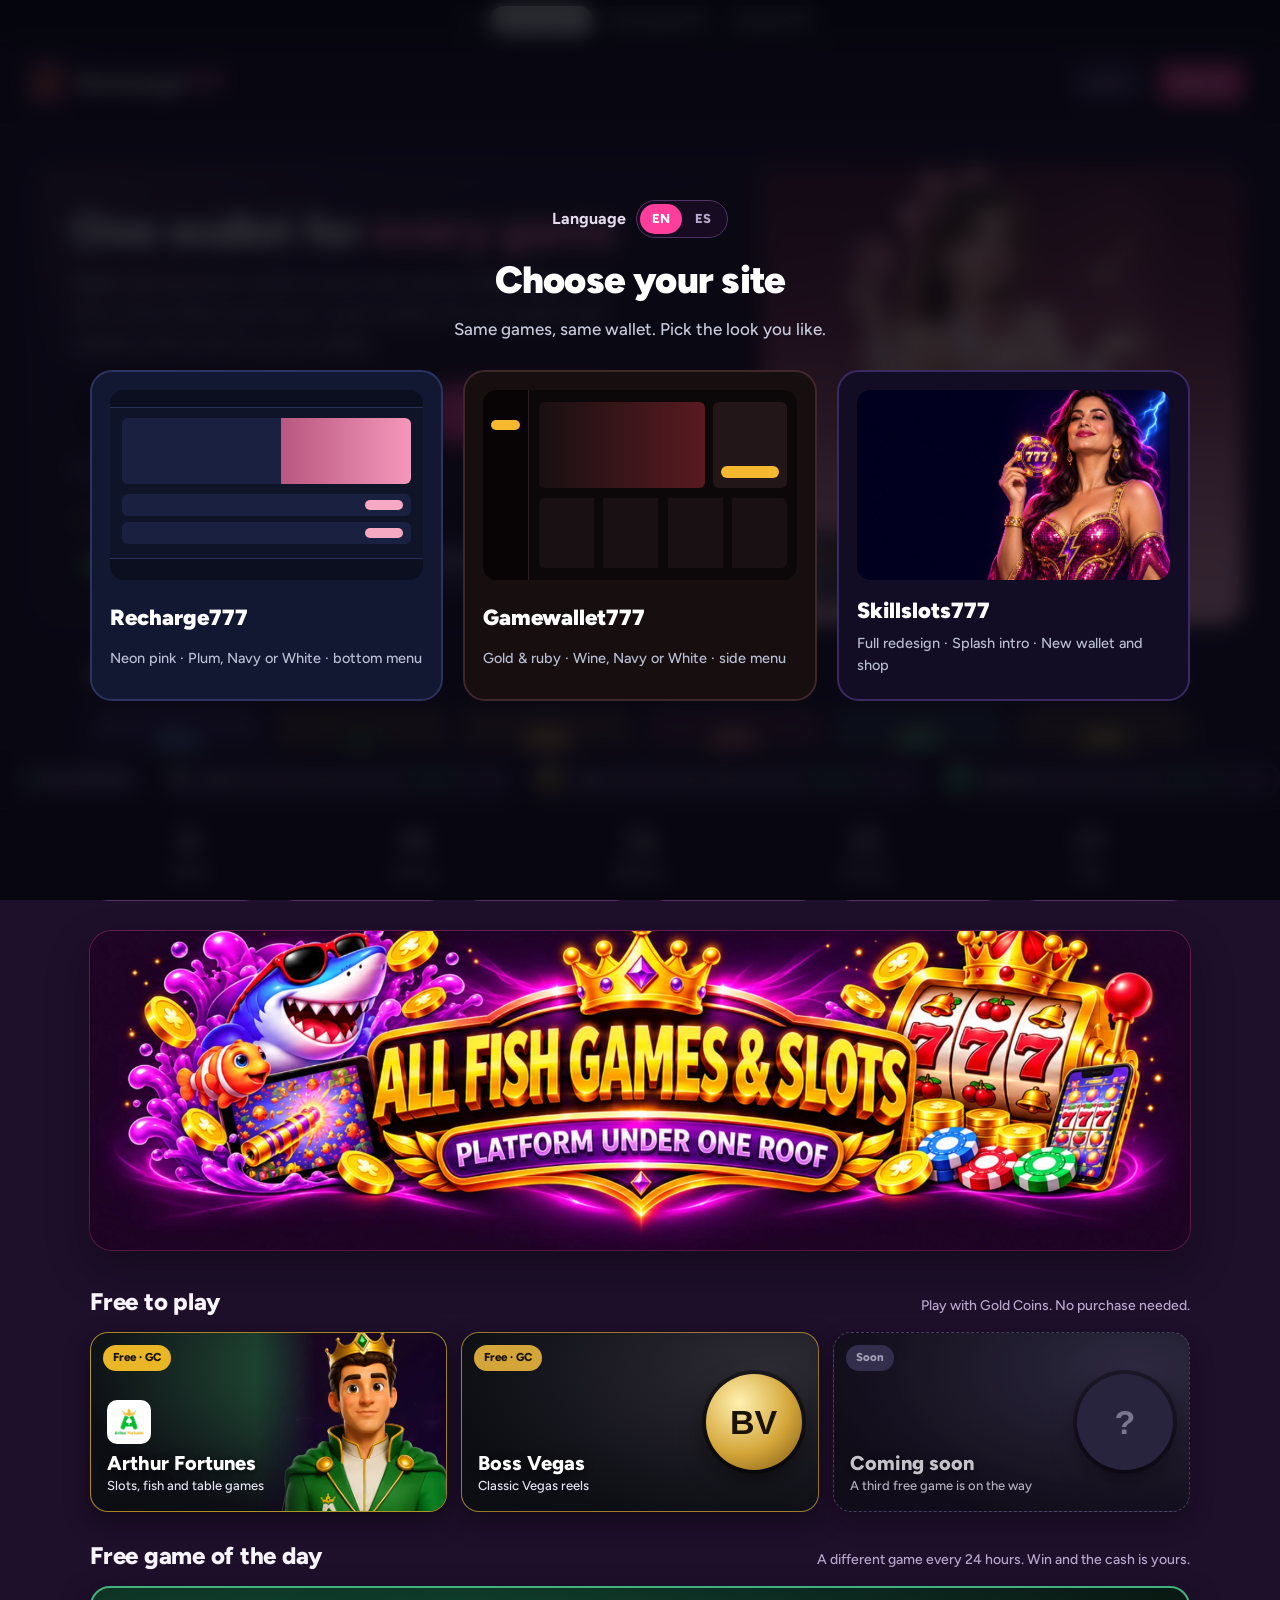
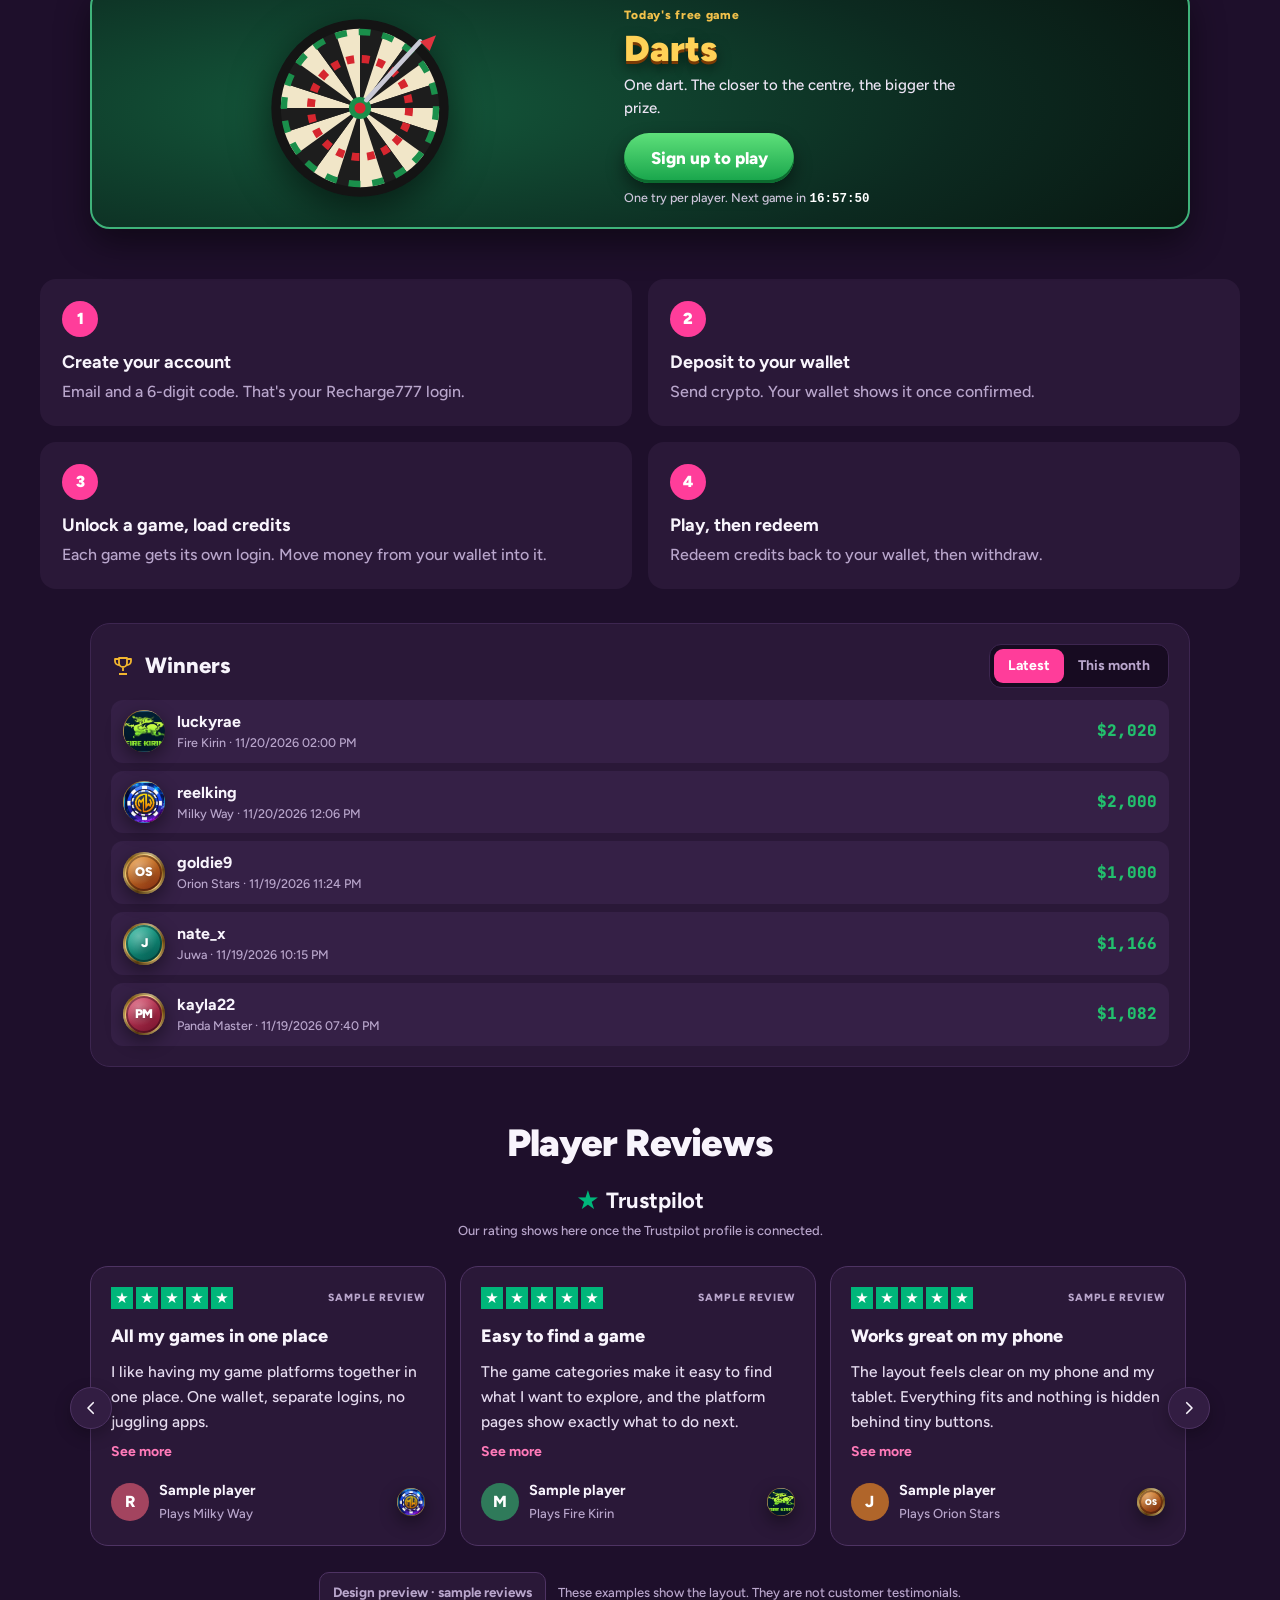
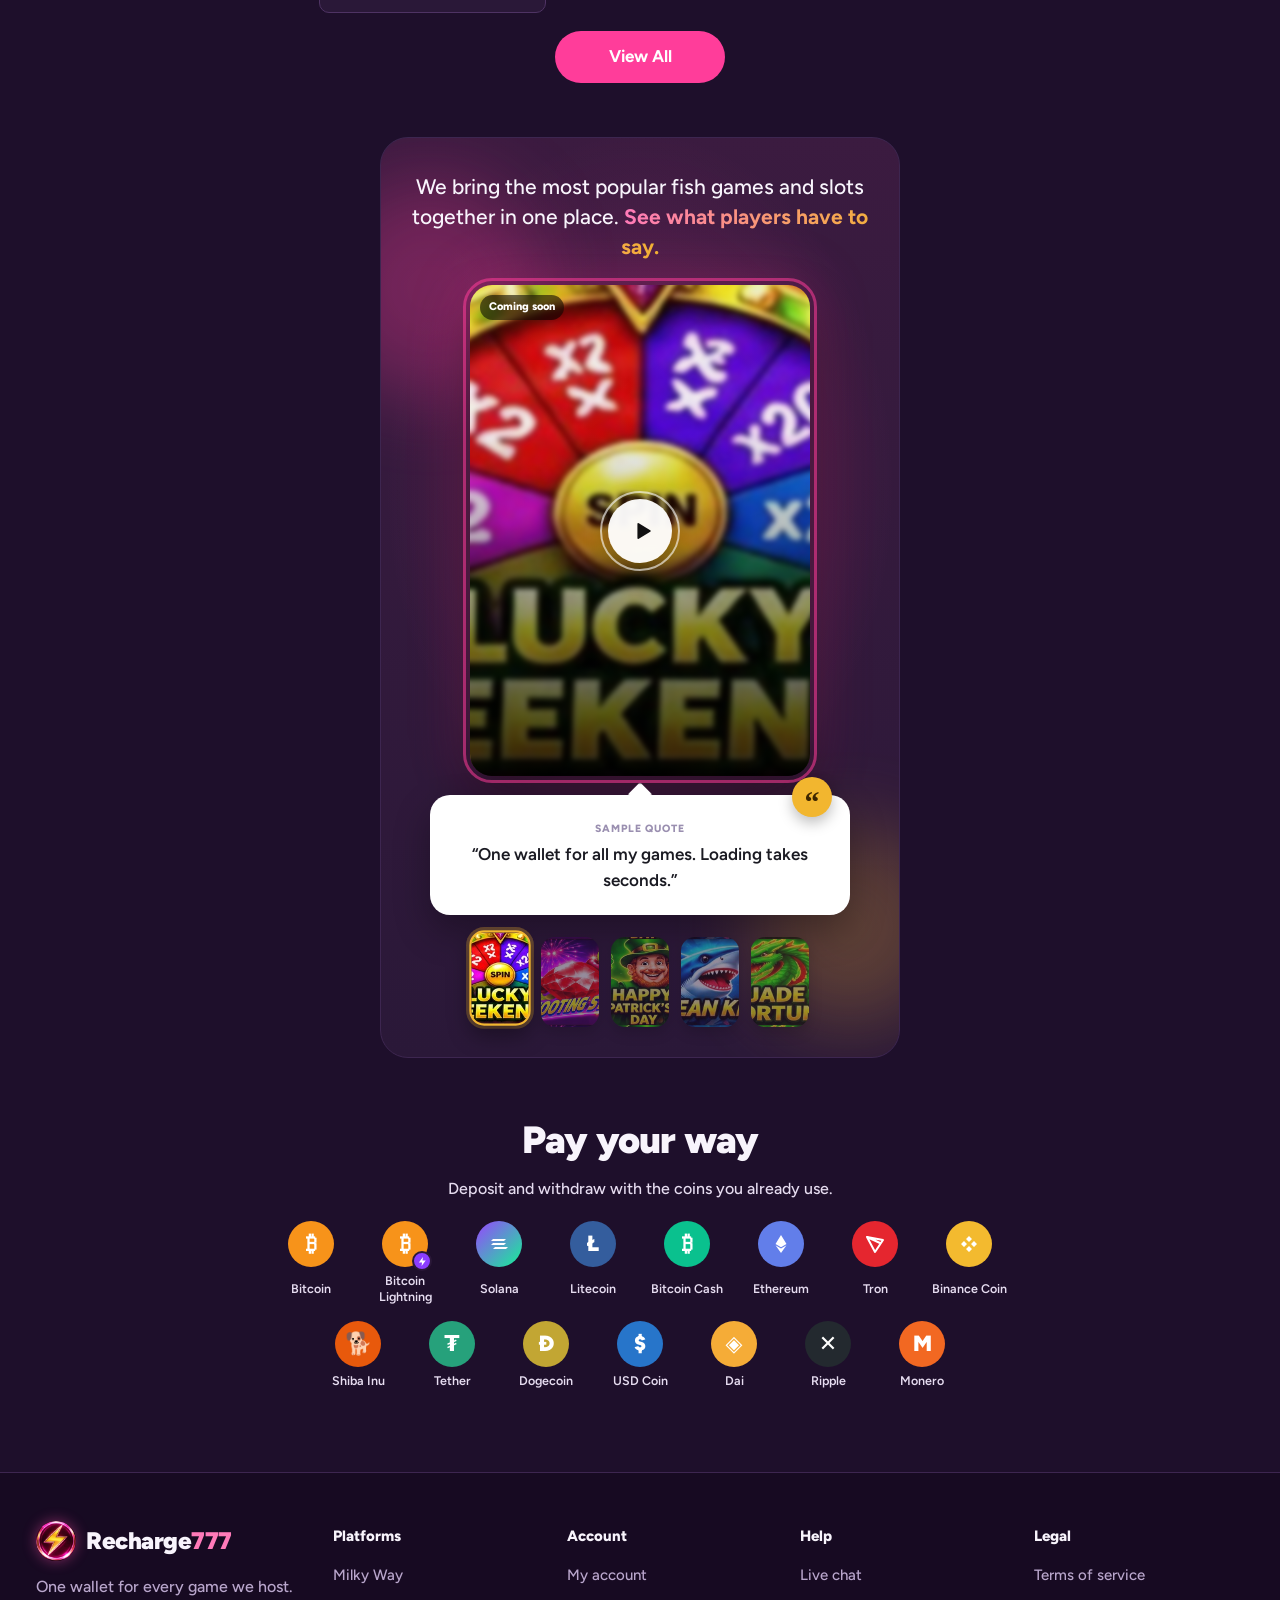
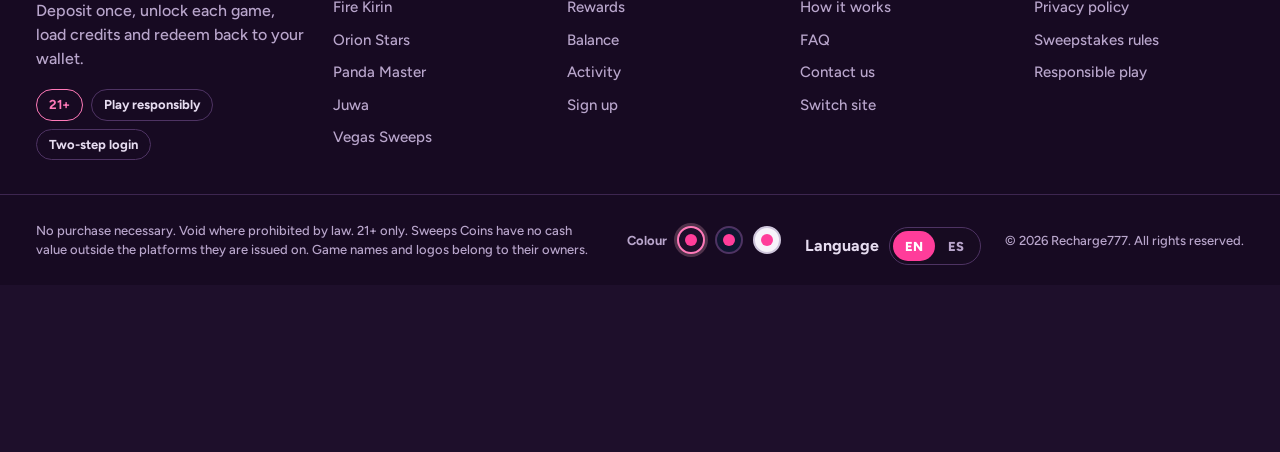
==== commit b39ad46d: "Free games on the Games page; guest offer of 50,000 GC; new sign-ups get 50,000 GC; Arthur Fortunes " ====
--- a/index.html
+++ b/index.html
@@ -12,8 +12,8 @@
 <link rel="preconnect" href="https://fonts.googleapis.com">
 <link rel="preconnect" href="https://fonts.gstatic.com" crossorigin>
 <link href="https://fonts.googleapis.com/css2?family=Figtree:wght@400;500;600;700;800;900&family=Outfit:wght@400;500;600;700;800;900&family=JetBrains+Mono:wght@500;700&display=swap" rel="stylesheet">
-<link rel="stylesheet" href="styles.css?v=2026112222050117">
-<link rel="stylesheet" href="extras.css?v=2026112222050117">
+<link rel="stylesheet" href="styles.css?v=2026112222400533">
+<link rel="stylesheet" href="extras.css?v=2026112222400533">
 </head>
 <body>
 <nav class="site-switch" id="siteSwitch" aria-label="Switch site" data-noi18n></nav>
@@ -79,8 +79,8 @@
 <div class="chooser" id="chooser" hidden></div>
 <div class="loader" id="loader" aria-live="polite"></div>
 
-<script src="i18n.js?v=2026112222050117"></script>
-<script src="extras.js?v=2026112222050117"></script>
-<script src="app.js?v=2026112222050117"></script>
+<script src="i18n.js?v=2026112222400533"></script>
+<script src="extras.js?v=2026112222400533"></script>
+<script src="app.js?v=2026112222400533"></script>
 </body>
 </html>
--- a/extras.css
+++ b/extras.css
@@ -96,3 +96,11 @@
 .gc-chips .chip:disabled {opacity:.4}
 .gc-foot {display:grid;grid-template-columns:1fr 1fr;gap:8px;margin-top:8px}
 .gc-foot .btn:disabled {opacity:.45}
+
+/* guest offer + Games page row */
+.xtra-games {margin:18px 0 26px}
+.gc-offer-h {text-align:center;font-size:24px !important;line-height:1.2}
+.gc-offer-h span {color:#f2c14b;white-space:nowrap}
+.gc-offer-acts {display:grid;grid-template-columns:1fr 1fr;gap:8px;margin:6px 0 10px}
+.gc-skip {display:block;width:100%;padding:10px;border-radius:12px;background:none;border:0;color:var(--mute,#9a9ab2);font-weight:700;font-size:14px;text-decoration:underline;cursor:pointer}
+.gc-skip:hover {color:inherit}
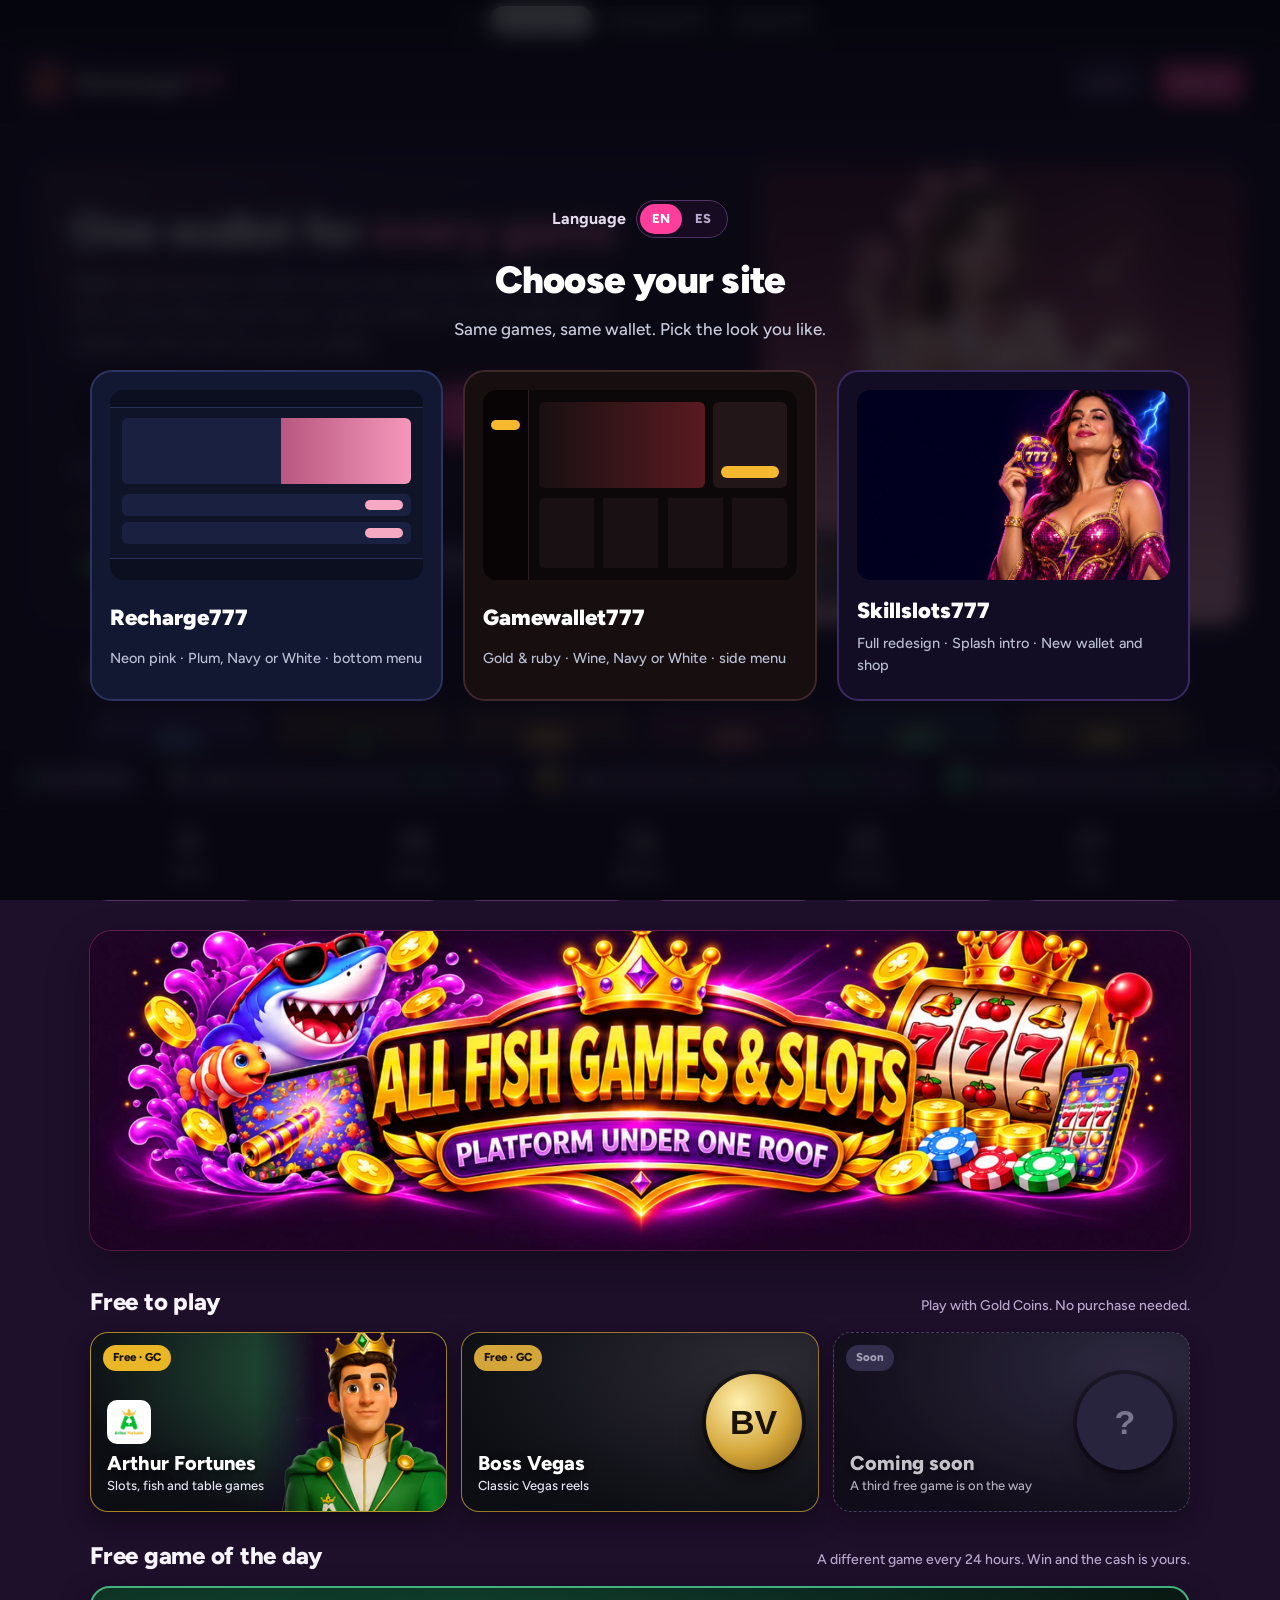
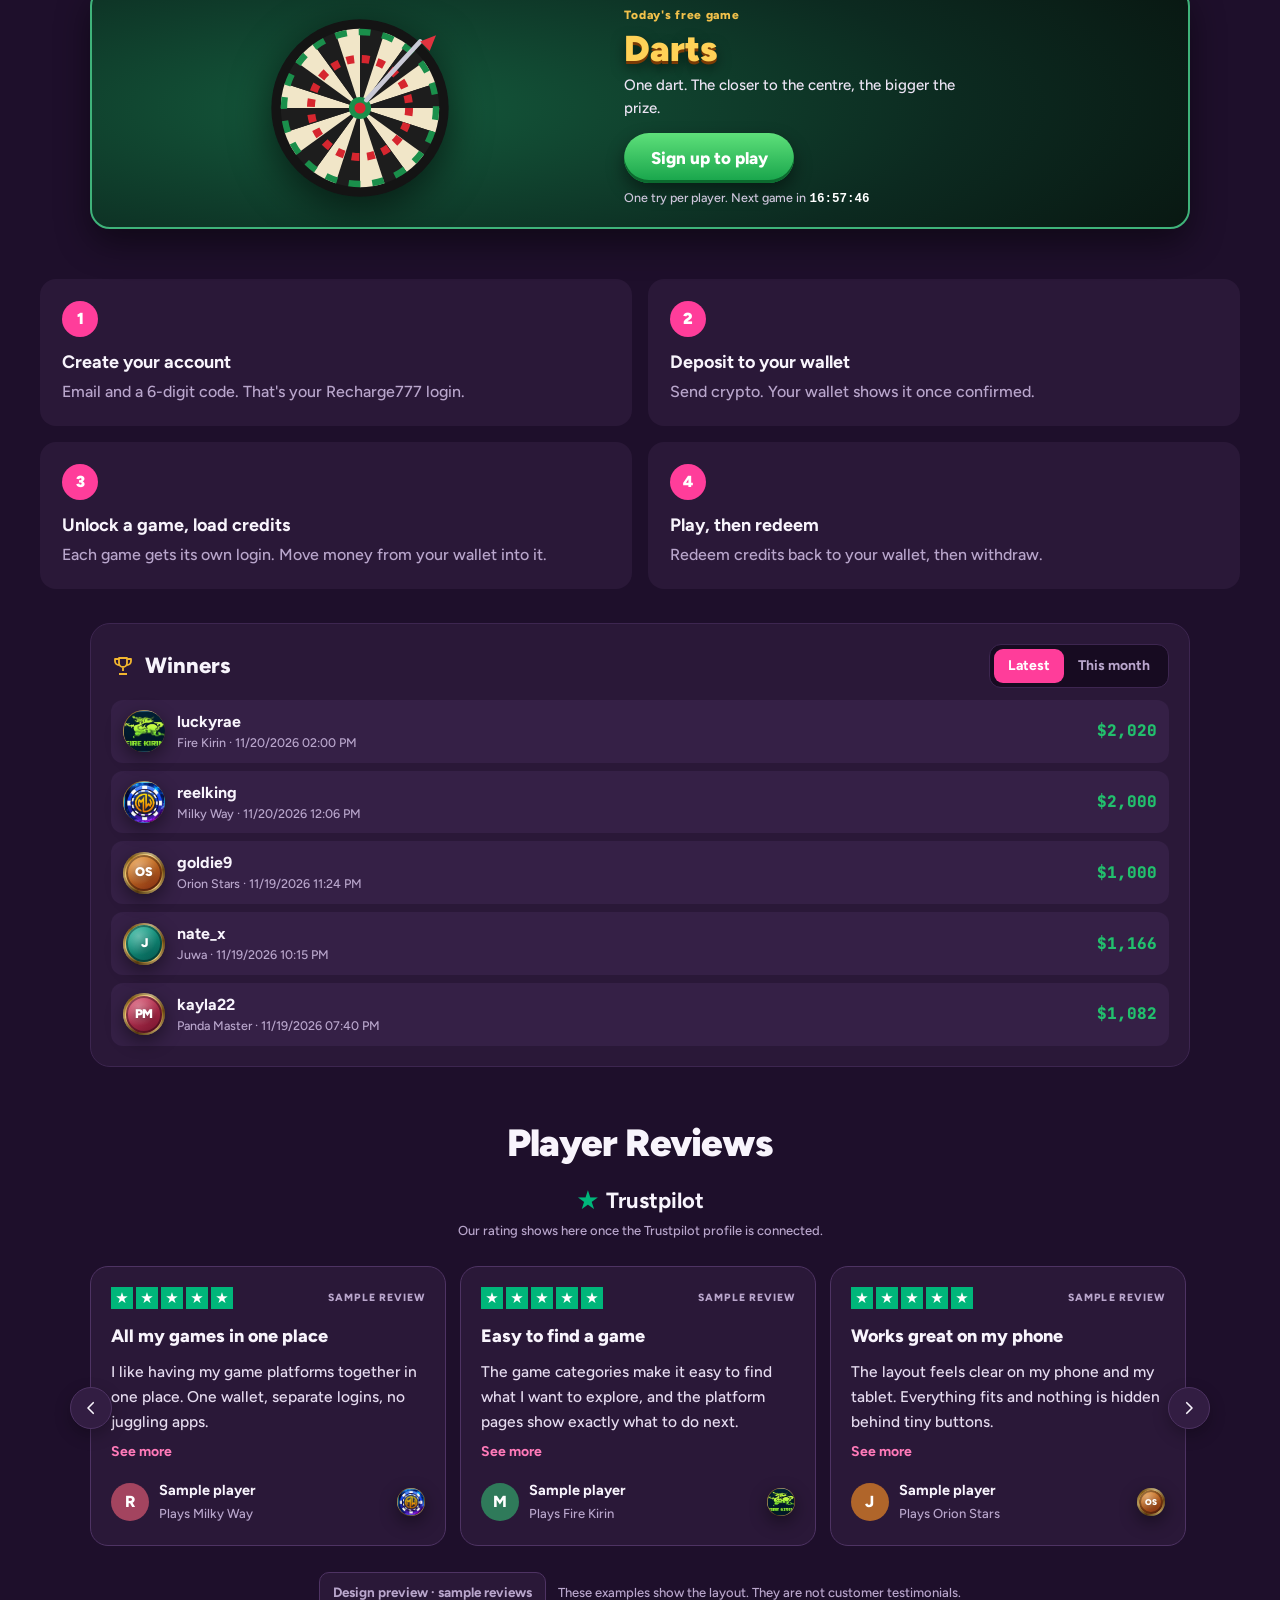
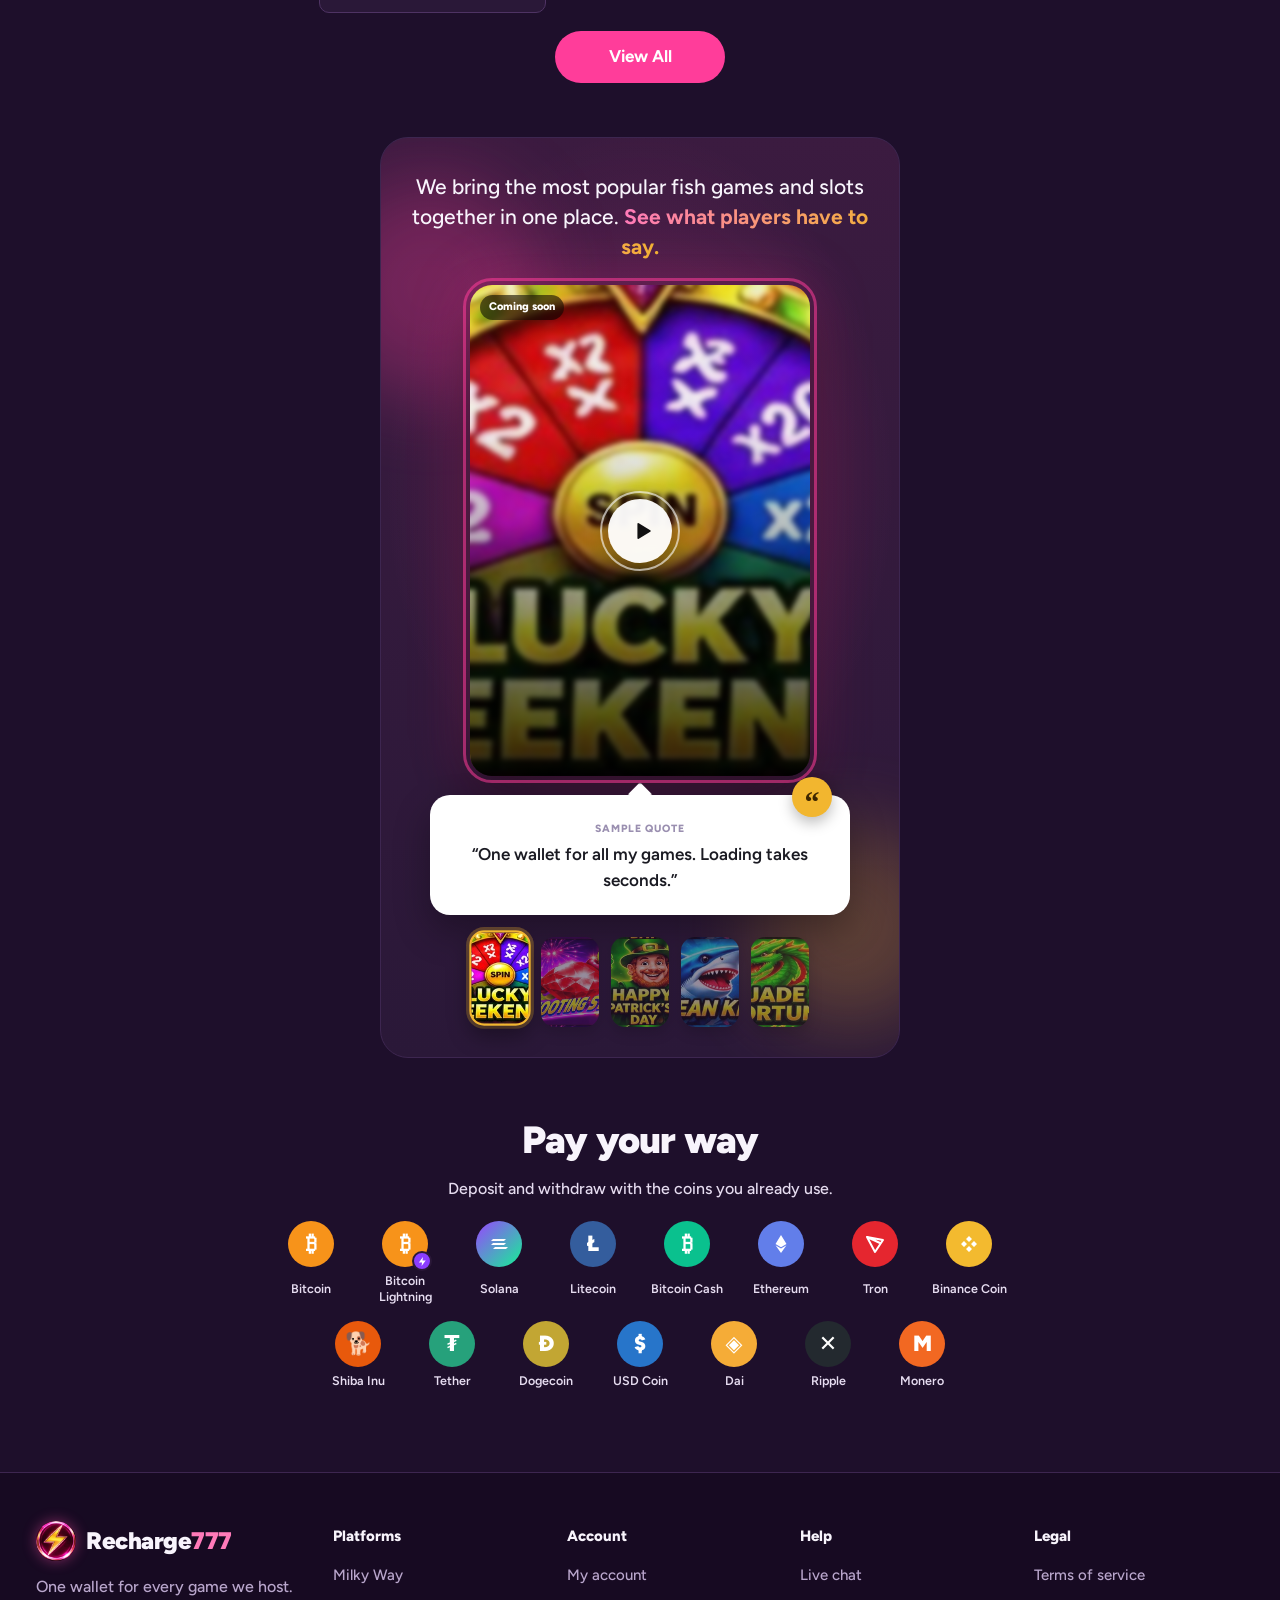
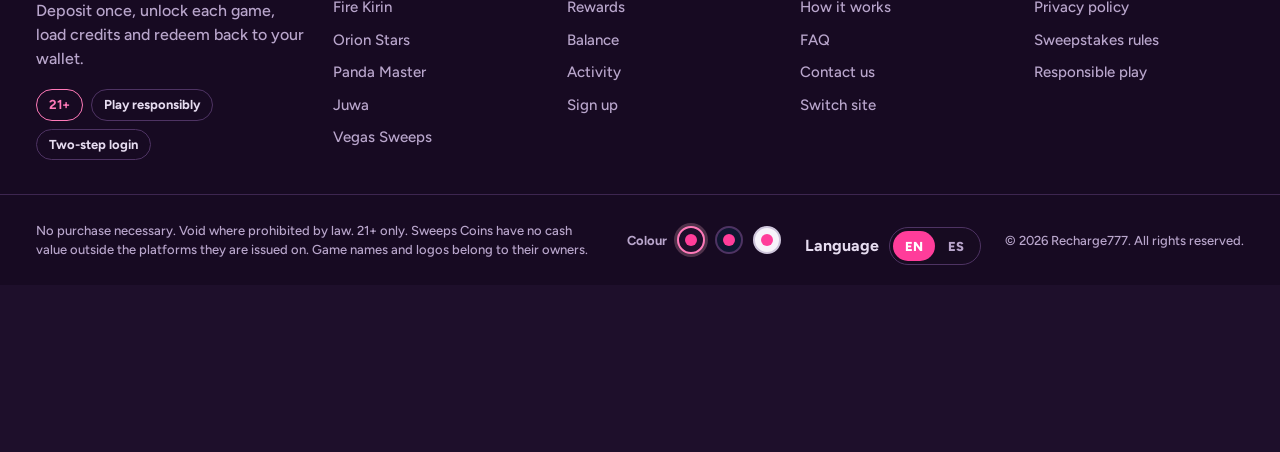
==== commit 67991d53: "Free games: Play free takes the chosen Gold Coins to the game; no bring-back" ====
--- a/index.html
+++ b/index.html
@@ -12,8 +12,8 @@
 <link rel="preconnect" href="https://fonts.googleapis.com">
 <link rel="preconnect" href="https://fonts.gstatic.com" crossorigin>
 <link href="https://fonts.googleapis.com/css2?family=Figtree:wght@400;500;600;700;800;900&family=Outfit:wght@400;500;600;700;800;900&family=JetBrains+Mono:wght@500;700&display=swap" rel="stylesheet">
-<link rel="stylesheet" href="styles.css?v=2026112222400533">
-<link rel="stylesheet" href="extras.css?v=2026112222400533">
+<link rel="stylesheet" href="styles.css?v=2026112223000447">
+<link rel="stylesheet" href="extras.css?v=2026112223000447">
 </head>
 <body>
 <nav class="site-switch" id="siteSwitch" aria-label="Switch site" data-noi18n></nav>
@@ -79,8 +79,8 @@
 <div class="chooser" id="chooser" hidden></div>
 <div class="loader" id="loader" aria-live="polite"></div>
 
-<script src="i18n.js?v=2026112222400533"></script>
-<script src="extras.js?v=2026112222400533"></script>
-<script src="app.js?v=2026112222400533"></script>
+<script src="i18n.js?v=2026112223000447"></script>
+<script src="extras.js?v=2026112223000447"></script>
+<script src="app.js?v=2026112223000447"></script>
 </body>
 </html>
--- a/extras.css
+++ b/extras.css
@@ -104,3 +104,6 @@
 .gc-offer-acts {display:grid;grid-template-columns:1fr 1fr;gap:8px;margin:6px 0 10px}
 .gc-skip {display:block;width:100%;padding:10px;border-radius:12px;background:none;border:0;color:var(--mute,#9a9ab2);font-weight:700;font-size:14px;text-decoration:underline;cursor:pointer}
 .gc-skip:hover {color:inherit}
+.gc-split.one {grid-template-columns:1fr}
+.gc-play {margin-top:2px;height:52px;font-size:16.5px}
+.gc-bonus {margin:10px 0 2px;padding:10px 12px;border-radius:12px;background:#f2c14b1f;color:#f2d27a;font-size:13.5px;font-weight:700;text-align:center}
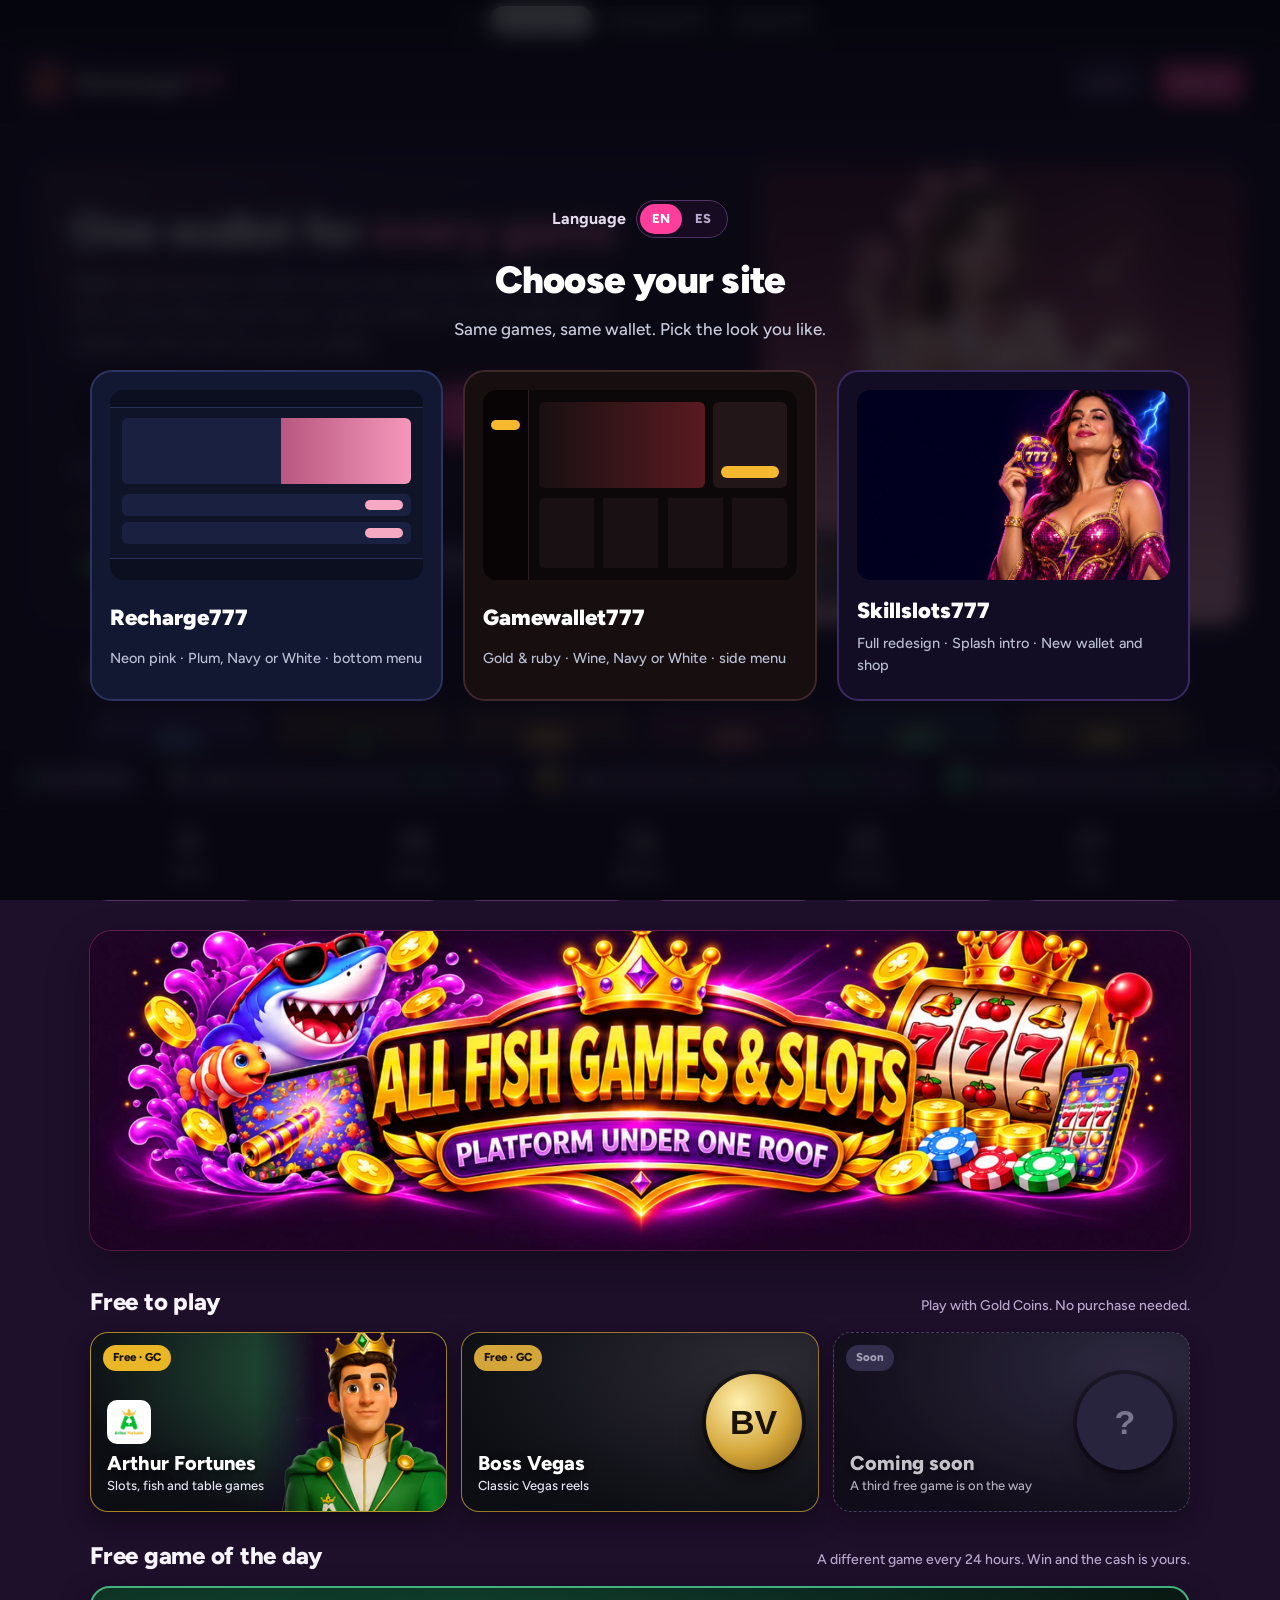
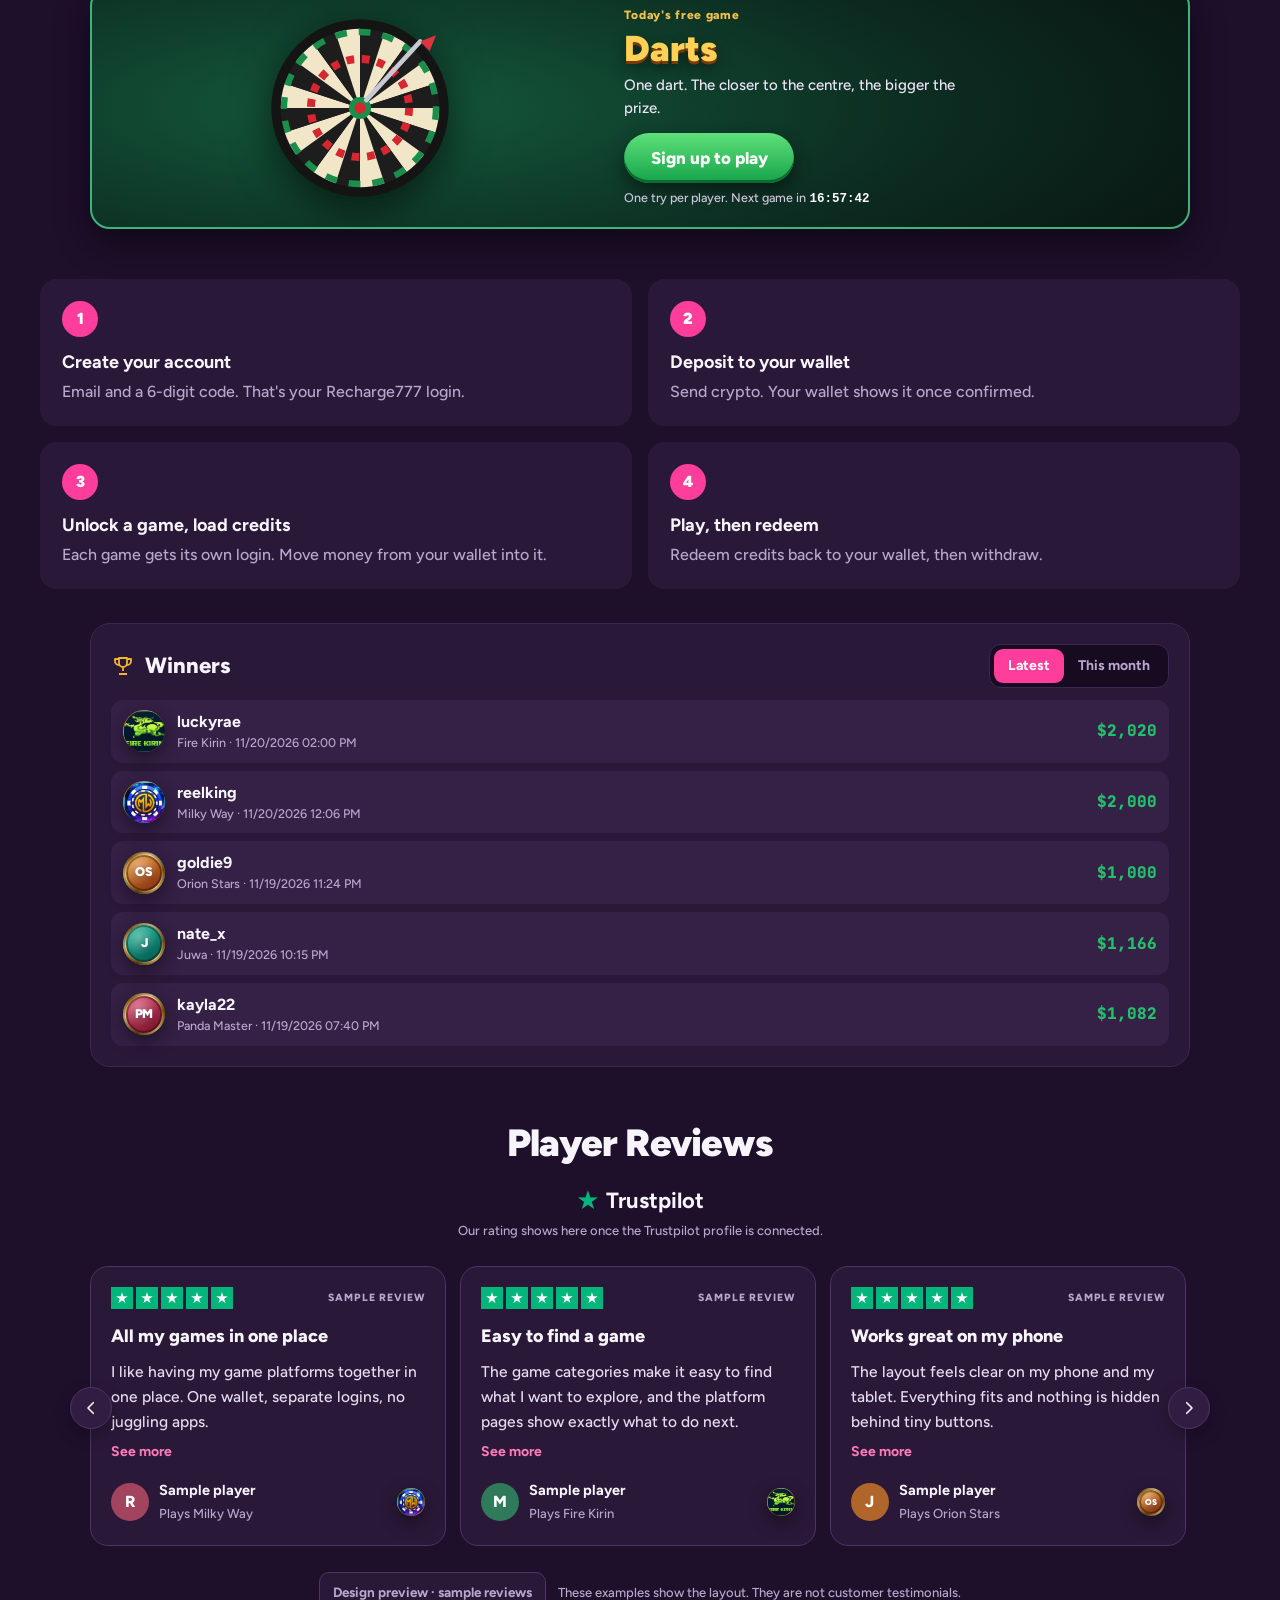
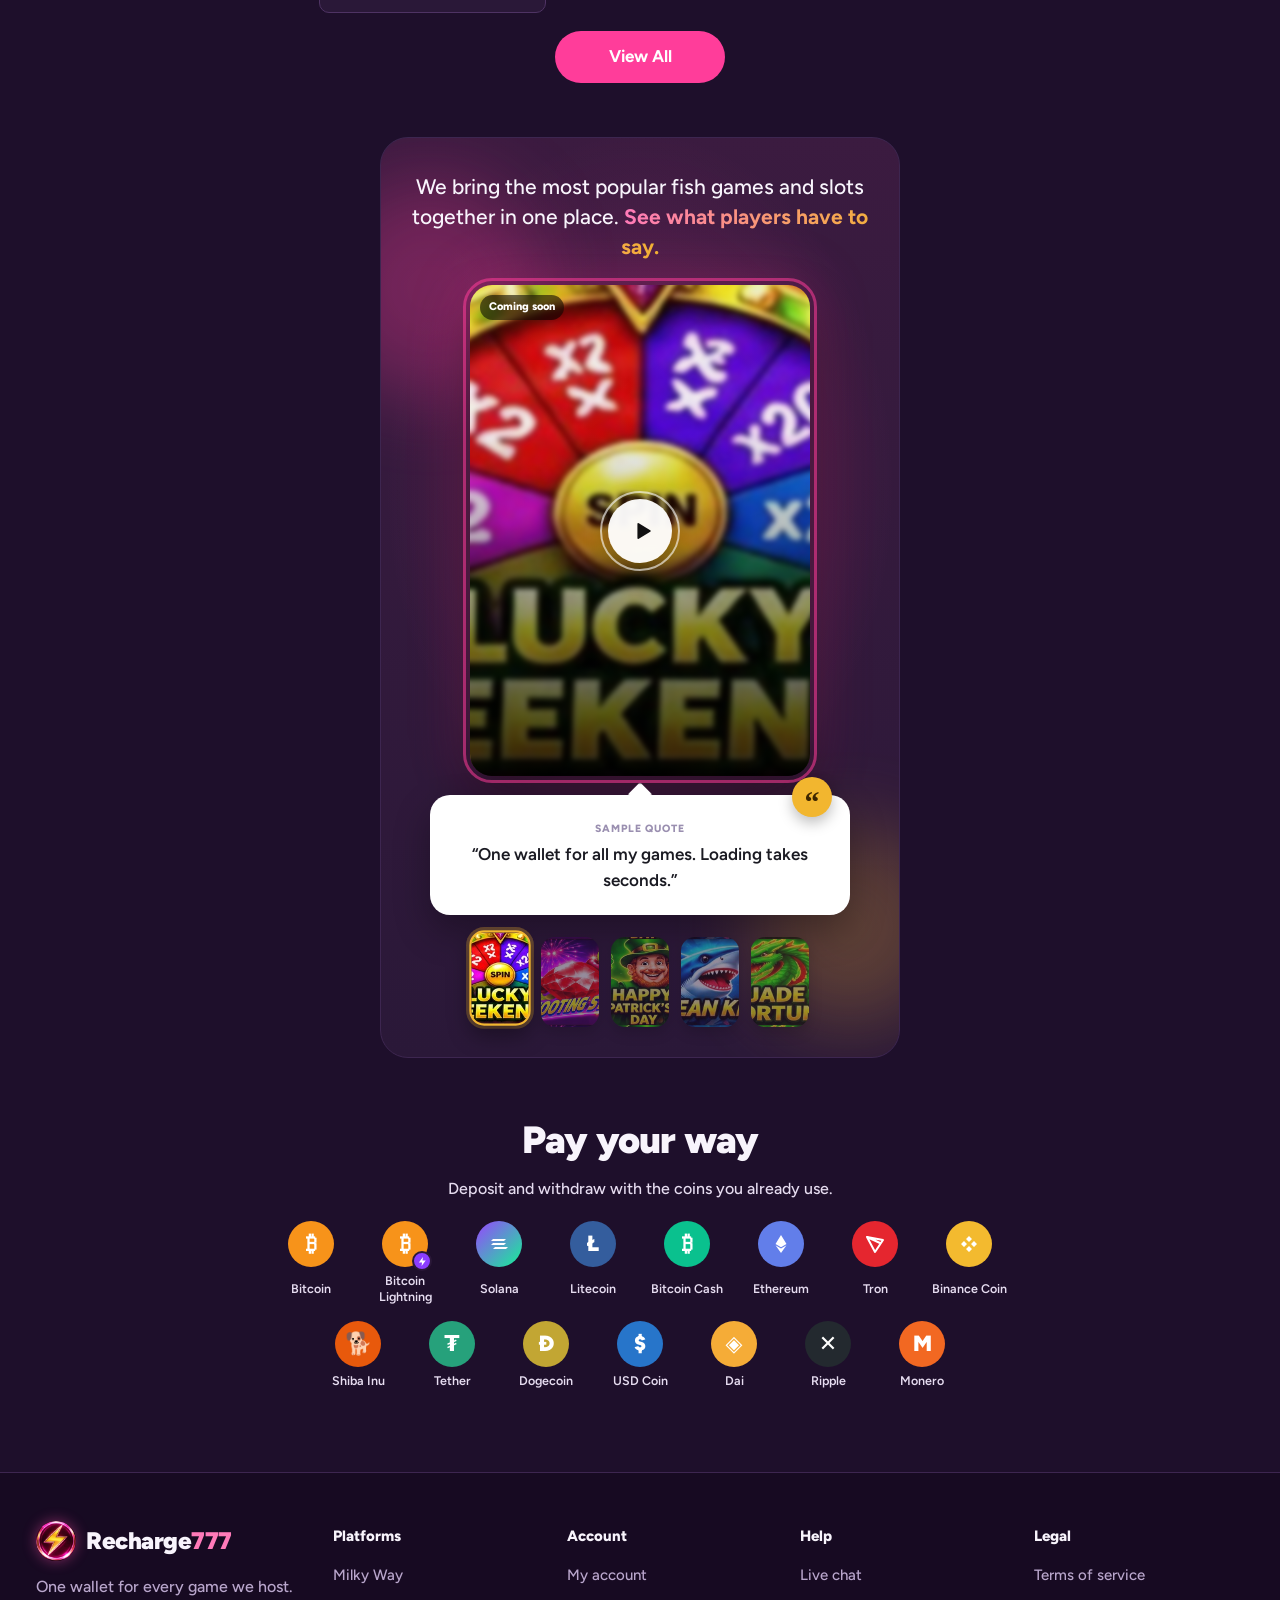
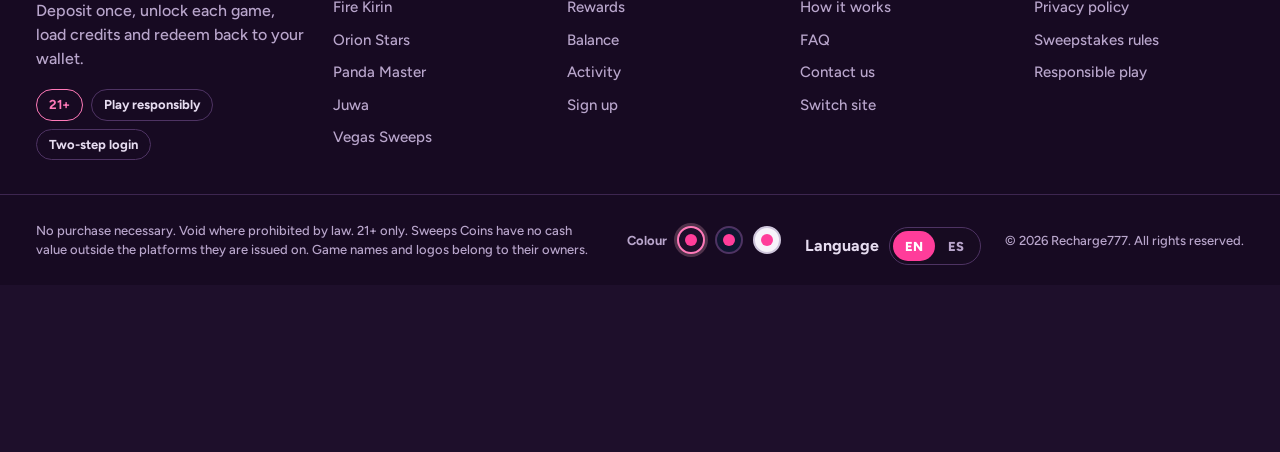
==== commit ee14a9d8: "Free games: return coins to balance (new wording)" ====
--- a/index.html
+++ b/index.html
@@ -12,8 +12,8 @@
 <link rel="preconnect" href="https://fonts.googleapis.com">
 <link rel="preconnect" href="https://fonts.gstatic.com" crossorigin>
 <link href="https://fonts.googleapis.com/css2?family=Figtree:wght@400;500;600;700;800;900&family=Outfit:wght@400;500;600;700;800;900&family=JetBrains+Mono:wght@500;700&display=swap" rel="stylesheet">
-<link rel="stylesheet" href="styles.css?v=2026112223000447">
-<link rel="stylesheet" href="extras.css?v=2026112223000447">
+<link rel="stylesheet" href="styles.css?v=2026112223150612">
+<link rel="stylesheet" href="extras.css?v=2026112223150612">
 </head>
 <body>
 <nav class="site-switch" id="siteSwitch" aria-label="Switch site" data-noi18n></nav>
@@ -79,8 +79,8 @@
 <div class="chooser" id="chooser" hidden></div>
 <div class="loader" id="loader" aria-live="polite"></div>
 
-<script src="i18n.js?v=2026112223000447"></script>
-<script src="extras.js?v=2026112223000447"></script>
-<script src="app.js?v=2026112223000447"></script>
+<script src="i18n.js?v=2026112223150612"></script>
+<script src="extras.js?v=2026112223150612"></script>
+<script src="app.js?v=2026112223150612"></script>
 </body>
 </html>
--- a/extras.css
+++ b/extras.css
@@ -107,3 +107,5 @@
 .gc-split.one {grid-template-columns:1fr}
 .gc-play {margin-top:2px;height:52px;font-size:16.5px}
 .gc-bonus {margin:10px 0 2px;padding:10px 12px;border-radius:12px;background:#f2c14b1f;color:#f2d27a;font-size:13.5px;font-weight:700;text-align:center}
+.gc-return {display:block;width:100%;margin-top:8px;height:46px;border-radius:999px;border:1.5px solid #f2c14b;background:transparent;color:#f2d27a;font:800 15px/1 Figtree,sans-serif;cursor:pointer}
+.gc-return:hover {background:#f2c14b1a}
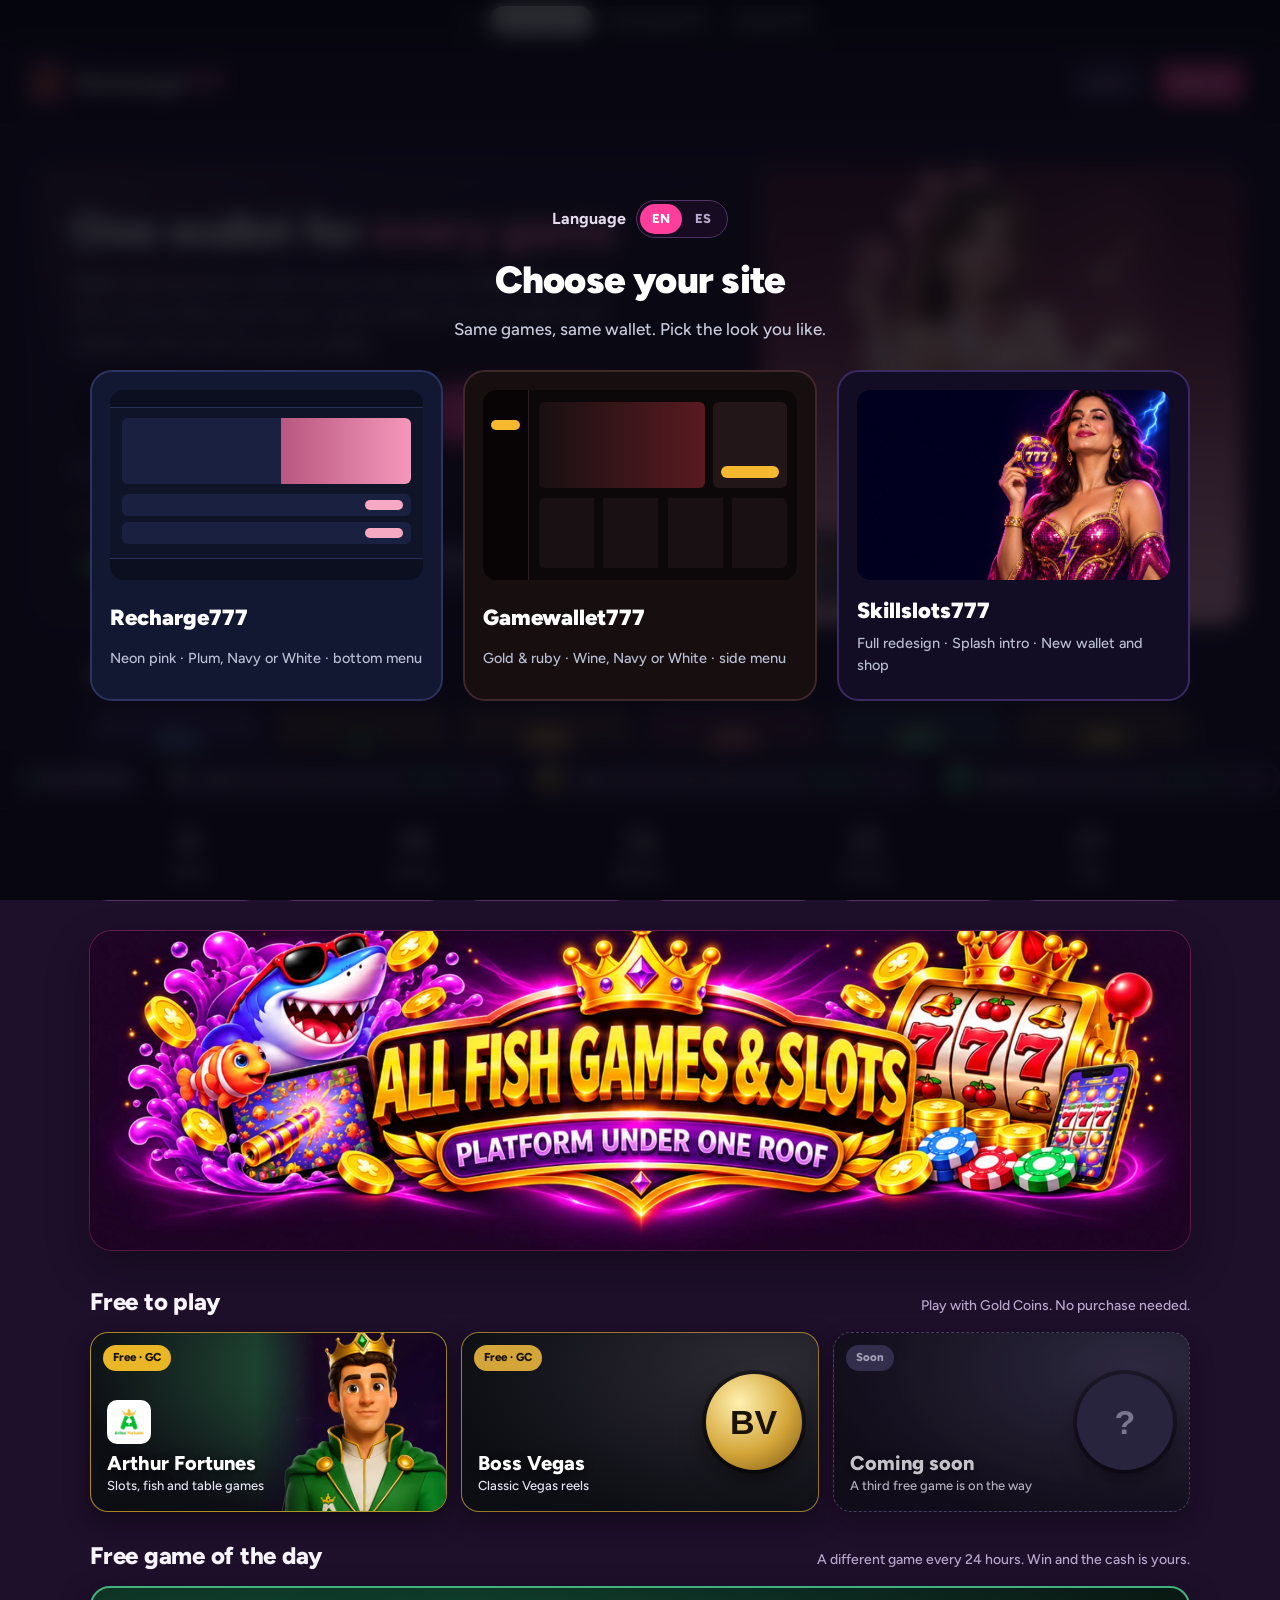
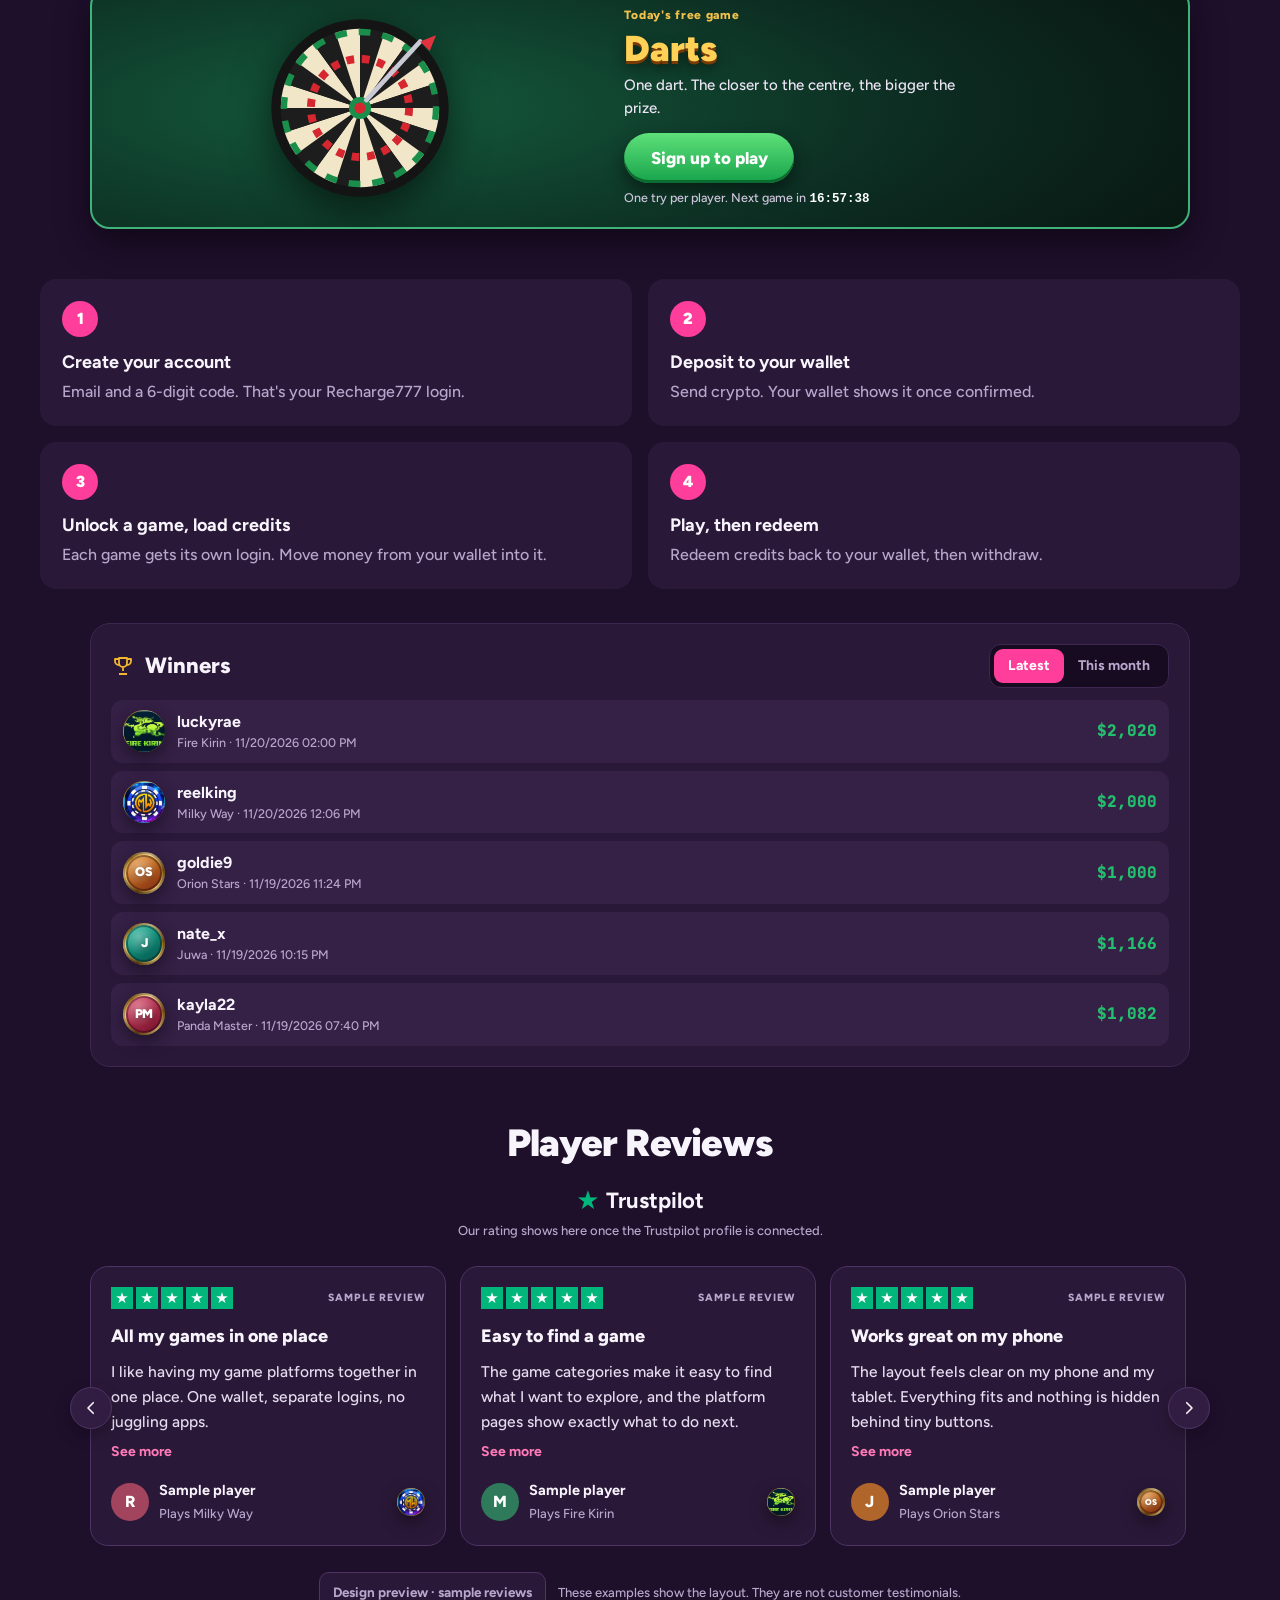
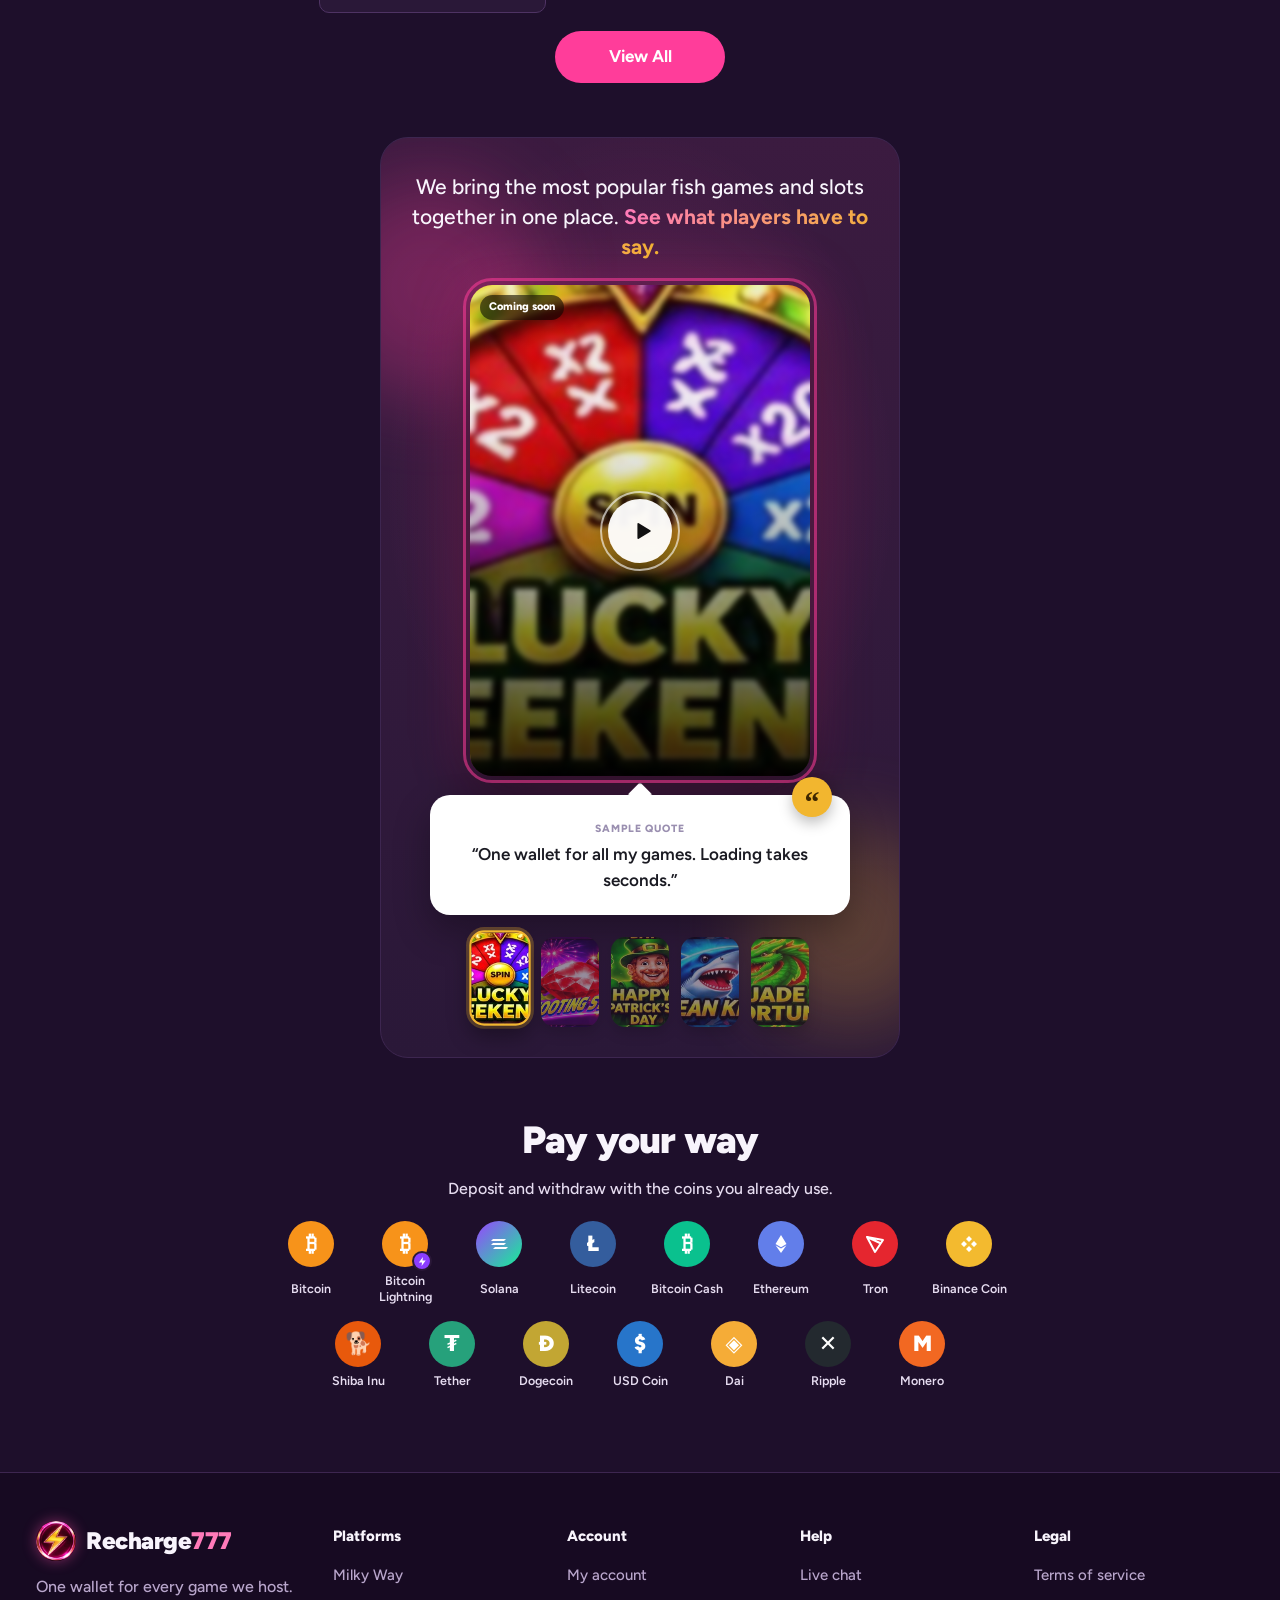
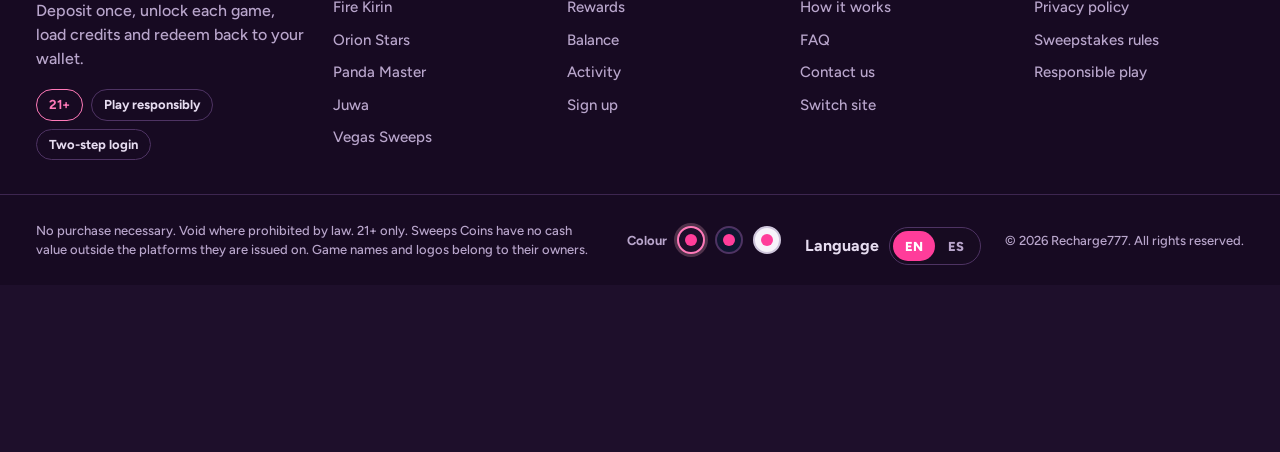
==== commit fc60c7ce: "Free games: drop the sign-in bonus note" ====
--- a/index.html
+++ b/index.html
@@ -12,8 +12,8 @@
 <link rel="preconnect" href="https://fonts.googleapis.com">
 <link rel="preconnect" href="https://fonts.gstatic.com" crossorigin>
 <link href="https://fonts.googleapis.com/css2?family=Figtree:wght@400;500;600;700;800;900&family=Outfit:wght@400;500;600;700;800;900&family=JetBrains+Mono:wght@500;700&display=swap" rel="stylesheet">
-<link rel="stylesheet" href="styles.css?v=2026112223150612">
-<link rel="stylesheet" href="extras.css?v=2026112223150612">
+<link rel="stylesheet" href="styles.css?v=2026112223300218">
+<link rel="stylesheet" href="extras.css?v=2026112223300218">
 </head>
 <body>
 <nav class="site-switch" id="siteSwitch" aria-label="Switch site" data-noi18n></nav>
@@ -79,8 +79,8 @@
 <div class="chooser" id="chooser" hidden></div>
 <div class="loader" id="loader" aria-live="polite"></div>
 
-<script src="i18n.js?v=2026112223150612"></script>
-<script src="extras.js?v=2026112223150612"></script>
-<script src="app.js?v=2026112223150612"></script>
+<script src="i18n.js?v=2026112223300218"></script>
+<script src="extras.js?v=2026112223300218"></script>
+<script src="app.js?v=2026112223300218"></script>
 </body>
 </html>
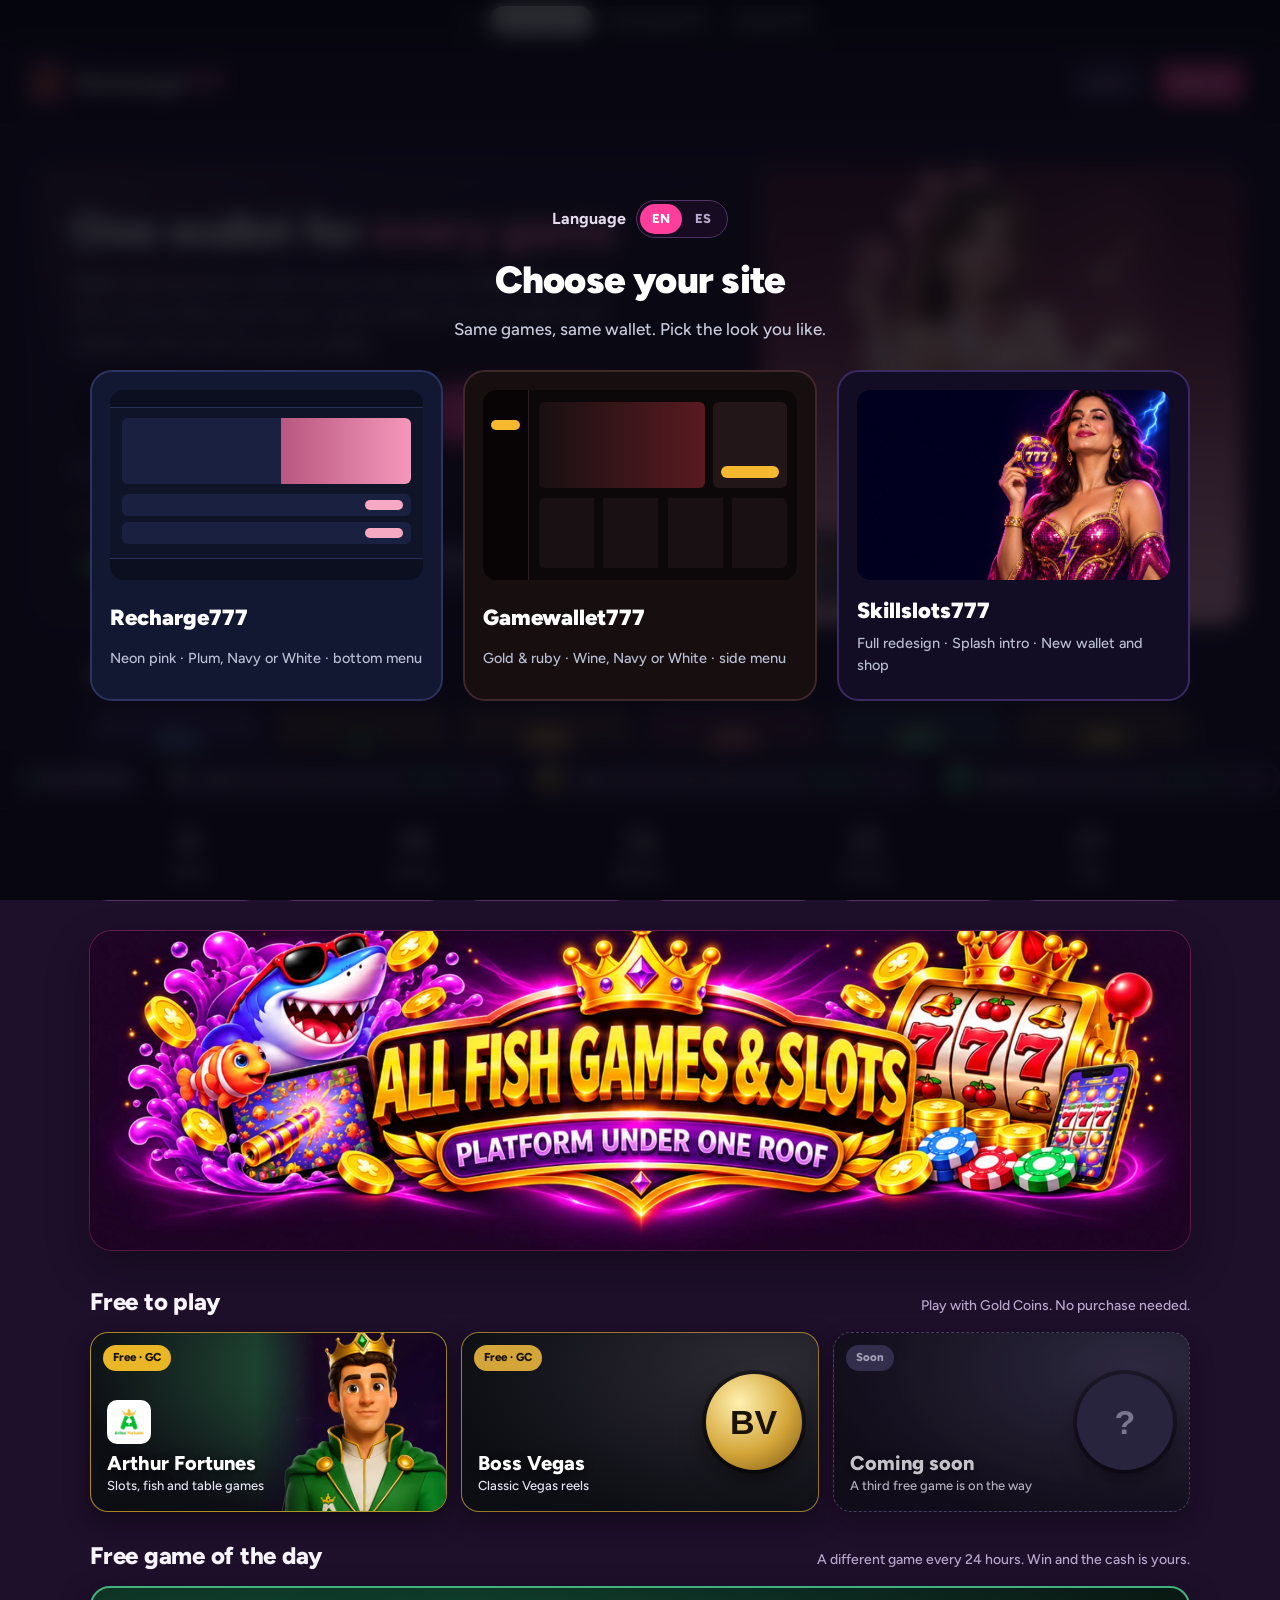
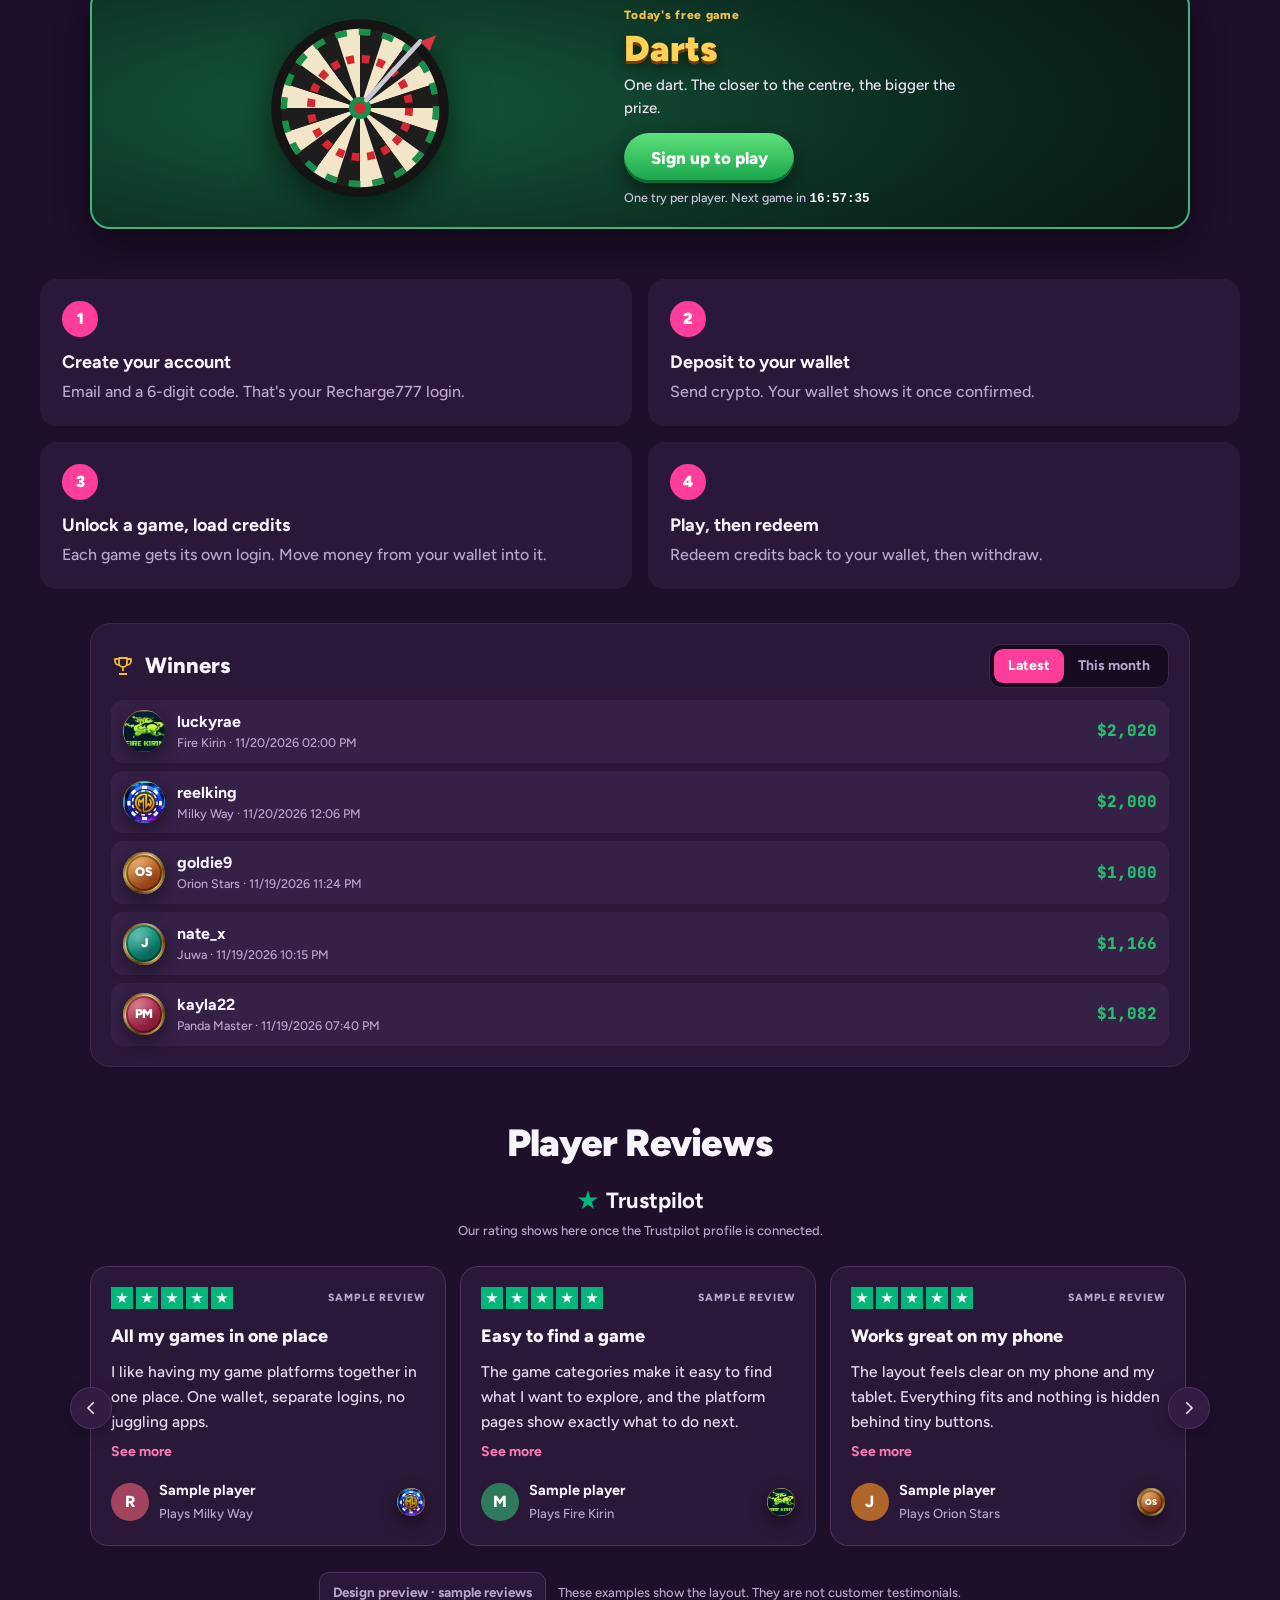
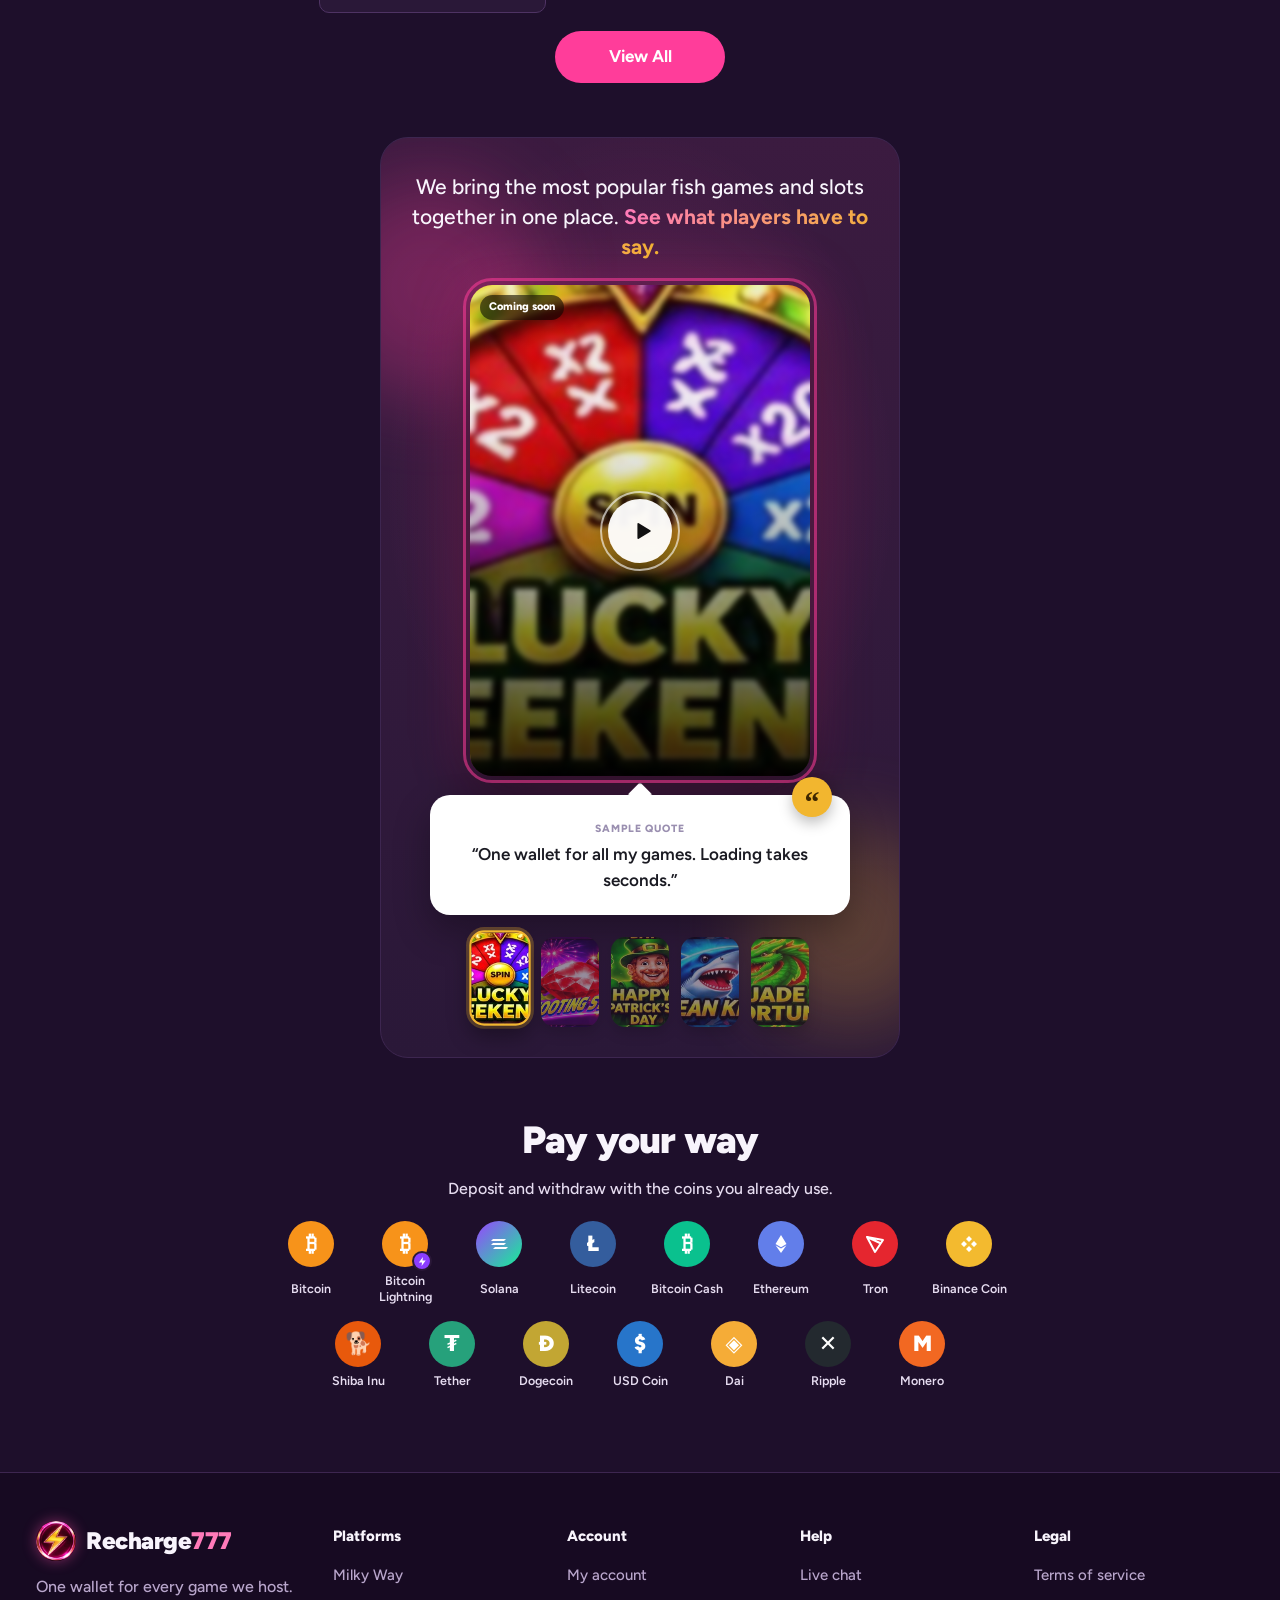
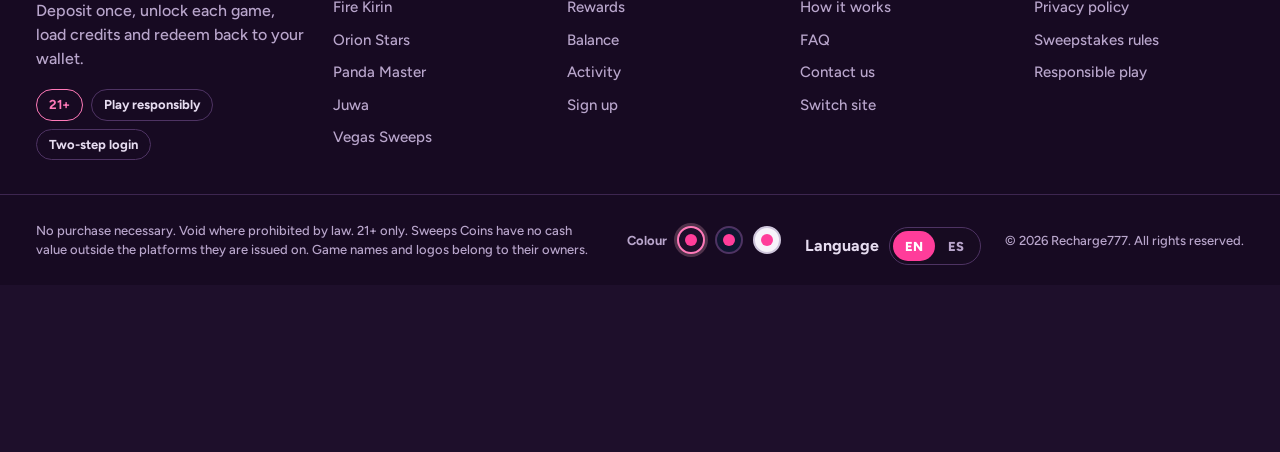
==== commit 71e5beb9: "Free games: transfer coins in the panel first, Play only opens the game; compact panel" ====
--- a/index.html
+++ b/index.html
@@ -12,8 +12,8 @@
 <link rel="preconnect" href="https://fonts.googleapis.com">
 <link rel="preconnect" href="https://fonts.gstatic.com" crossorigin>
 <link href="https://fonts.googleapis.com/css2?family=Figtree:wght@400;500;600;700;800;900&family=Outfit:wght@400;500;600;700;800;900&family=JetBrains+Mono:wght@500;700&display=swap" rel="stylesheet">
-<link rel="stylesheet" href="styles.css?v=2026112223300218">
-<link rel="stylesheet" href="extras.css?v=2026112223300218">
+<link rel="stylesheet" href="styles.css?v=2026112223450331">
+<link rel="stylesheet" href="extras.css?v=2026112223450331">
 </head>
 <body>
 <nav class="site-switch" id="siteSwitch" aria-label="Switch site" data-noi18n></nav>
@@ -79,8 +79,8 @@
 <div class="chooser" id="chooser" hidden></div>
 <div class="loader" id="loader" aria-live="polite"></div>
 
-<script src="i18n.js?v=2026112223300218"></script>
-<script src="extras.js?v=2026112223300218"></script>
-<script src="app.js?v=2026112223300218"></script>
+<script src="i18n.js?v=2026112223450331"></script>
+<script src="extras.js?v=2026112223450331"></script>
+<script src="app.js?v=2026112223450331"></script>
 </body>
 </html>
--- a/extras.css
+++ b/extras.css
@@ -109,3 +109,21 @@
 .gc-bonus {margin:10px 0 2px;padding:10px 12px;border-radius:12px;background:#f2c14b1f;color:#f2d27a;font-size:13.5px;font-weight:700;text-align:center}
 .gc-return {display:block;width:100%;margin-top:8px;height:46px;border-radius:999px;border:1.5px solid #f2c14b;background:transparent;color:#f2d27a;font:800 15px/1 Figtree,sans-serif;cursor:pointer}
 .gc-return:hover {background:#f2c14b1a}
+
+/* free-game panel: compact, two clear steps */
+.modal-box.gc-box {max-height:calc(100dvh - 24px);overflow-y:auto;padding:18px}
+.gc-head {display:flex;align-items:center;gap:12px;margin:0 36px 12px 0}
+.gc-head img {width:64px;height:64px;border-radius:16px;object-fit:cover;object-position:center 12%;background:radial-gradient(circle,var(--c1),#0d0d14);flex:none}
+.gc-head .f2p-mark {position:static;transform:none;width:64px;height:64px;font-size:22px;flex:none}
+.gc-head h2 {margin:0 !important;font-size:22px !important;text-align:left !important}
+.gc-head small {display:block;color:var(--mute,#9a9ab2);font-size:12.5px;line-height:1.3}
+.gc-step {display:flex;align-items:center;gap:8px;margin:14px 0 8px}
+.gc-step span {width:22px;height:22px;border-radius:50%;display:grid;place-items:center;font-size:12px;font-weight:900;background:#f2c14b;color:#2a1a00}
+.gc-step b {font-size:15px}
+.gc-mode {display:grid;grid-template-columns:1fr 1fr;gap:4px;padding:4px;margin-bottom:8px;border-radius:12px;background:#ffffff0d}
+.gc-mode button {height:36px;border-radius:9px;font-weight:700;font-size:14px;color:var(--mute,#9a9ab2);background:none;border:0;cursor:pointer}
+.gc-mode button.on {background:#f2c14b;color:#2a1a00}
+.gc-mode button:disabled {opacity:.4;cursor:default}
+.gc-move {height:46px;border-color:#f2c14b;color:#f2d27a}
+.gc-play {height:50px;font-size:16px}
+.gc-split {margin:0 0 4px}
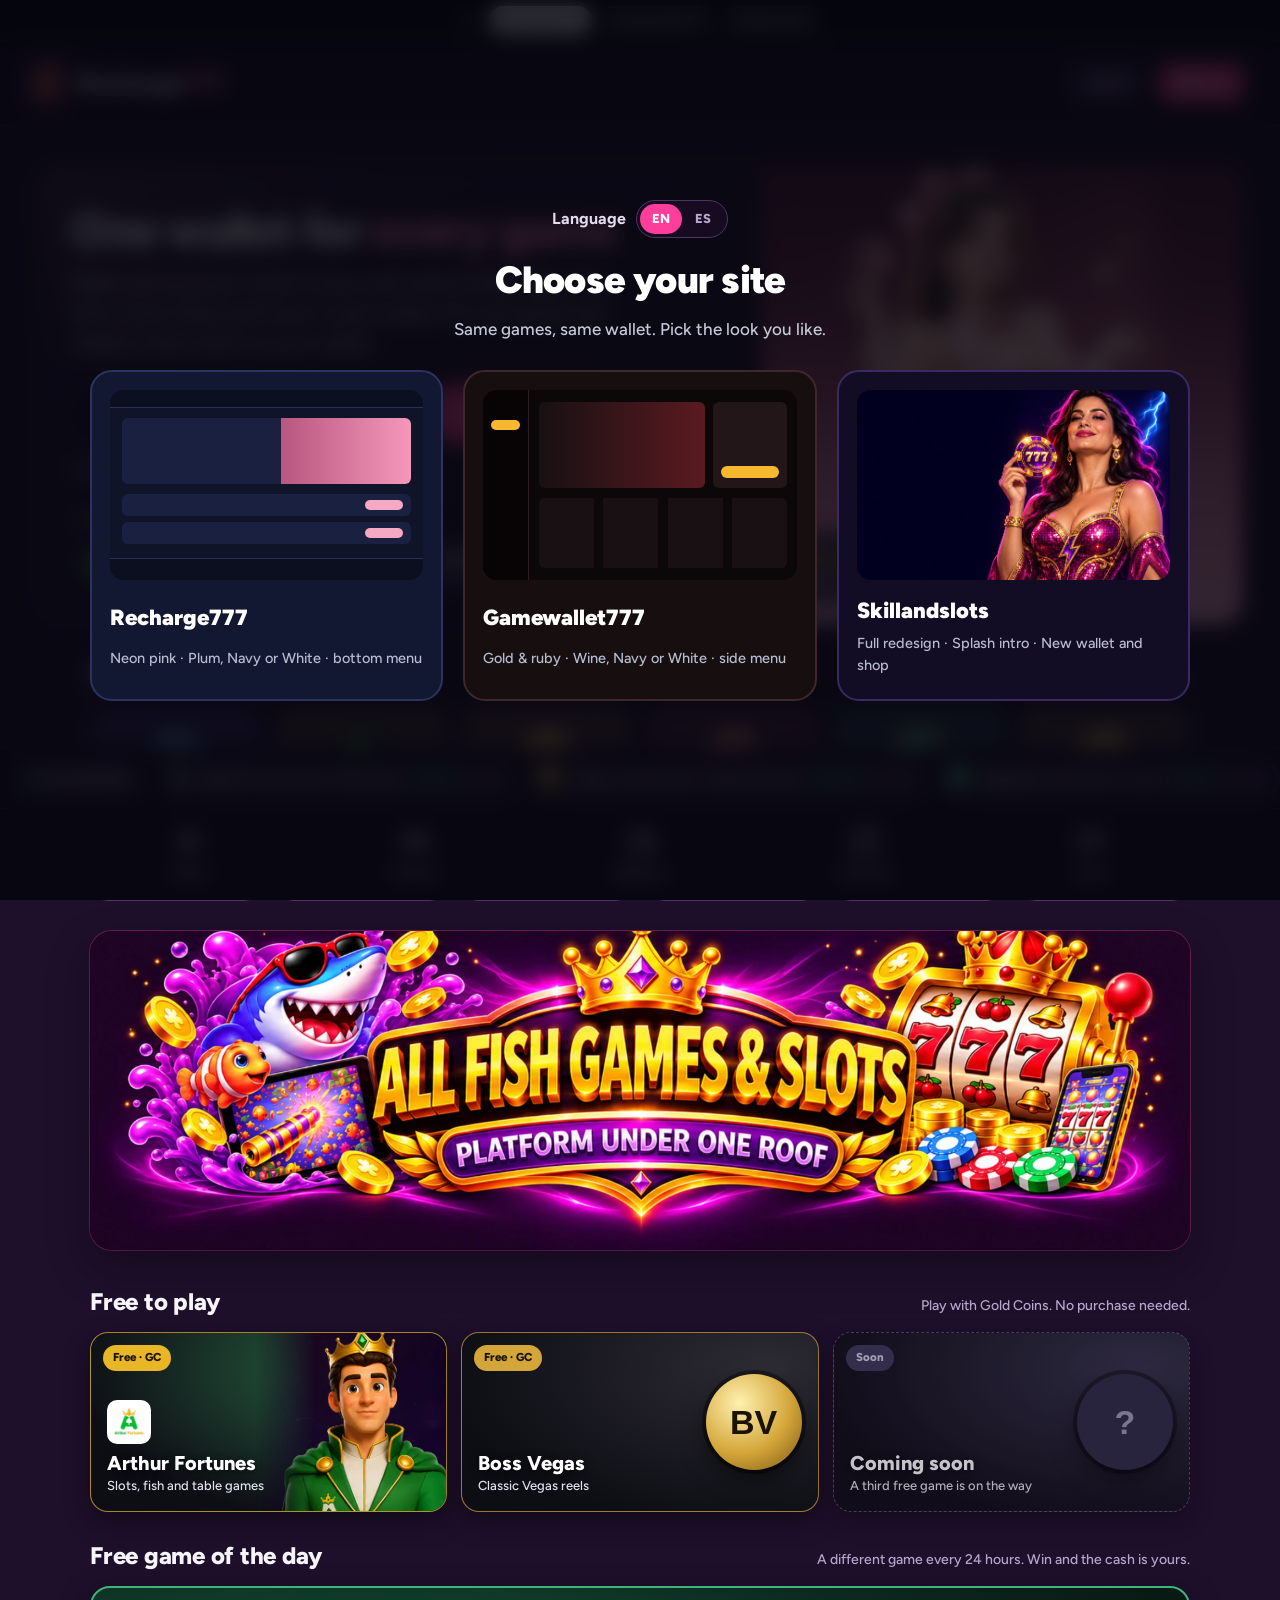
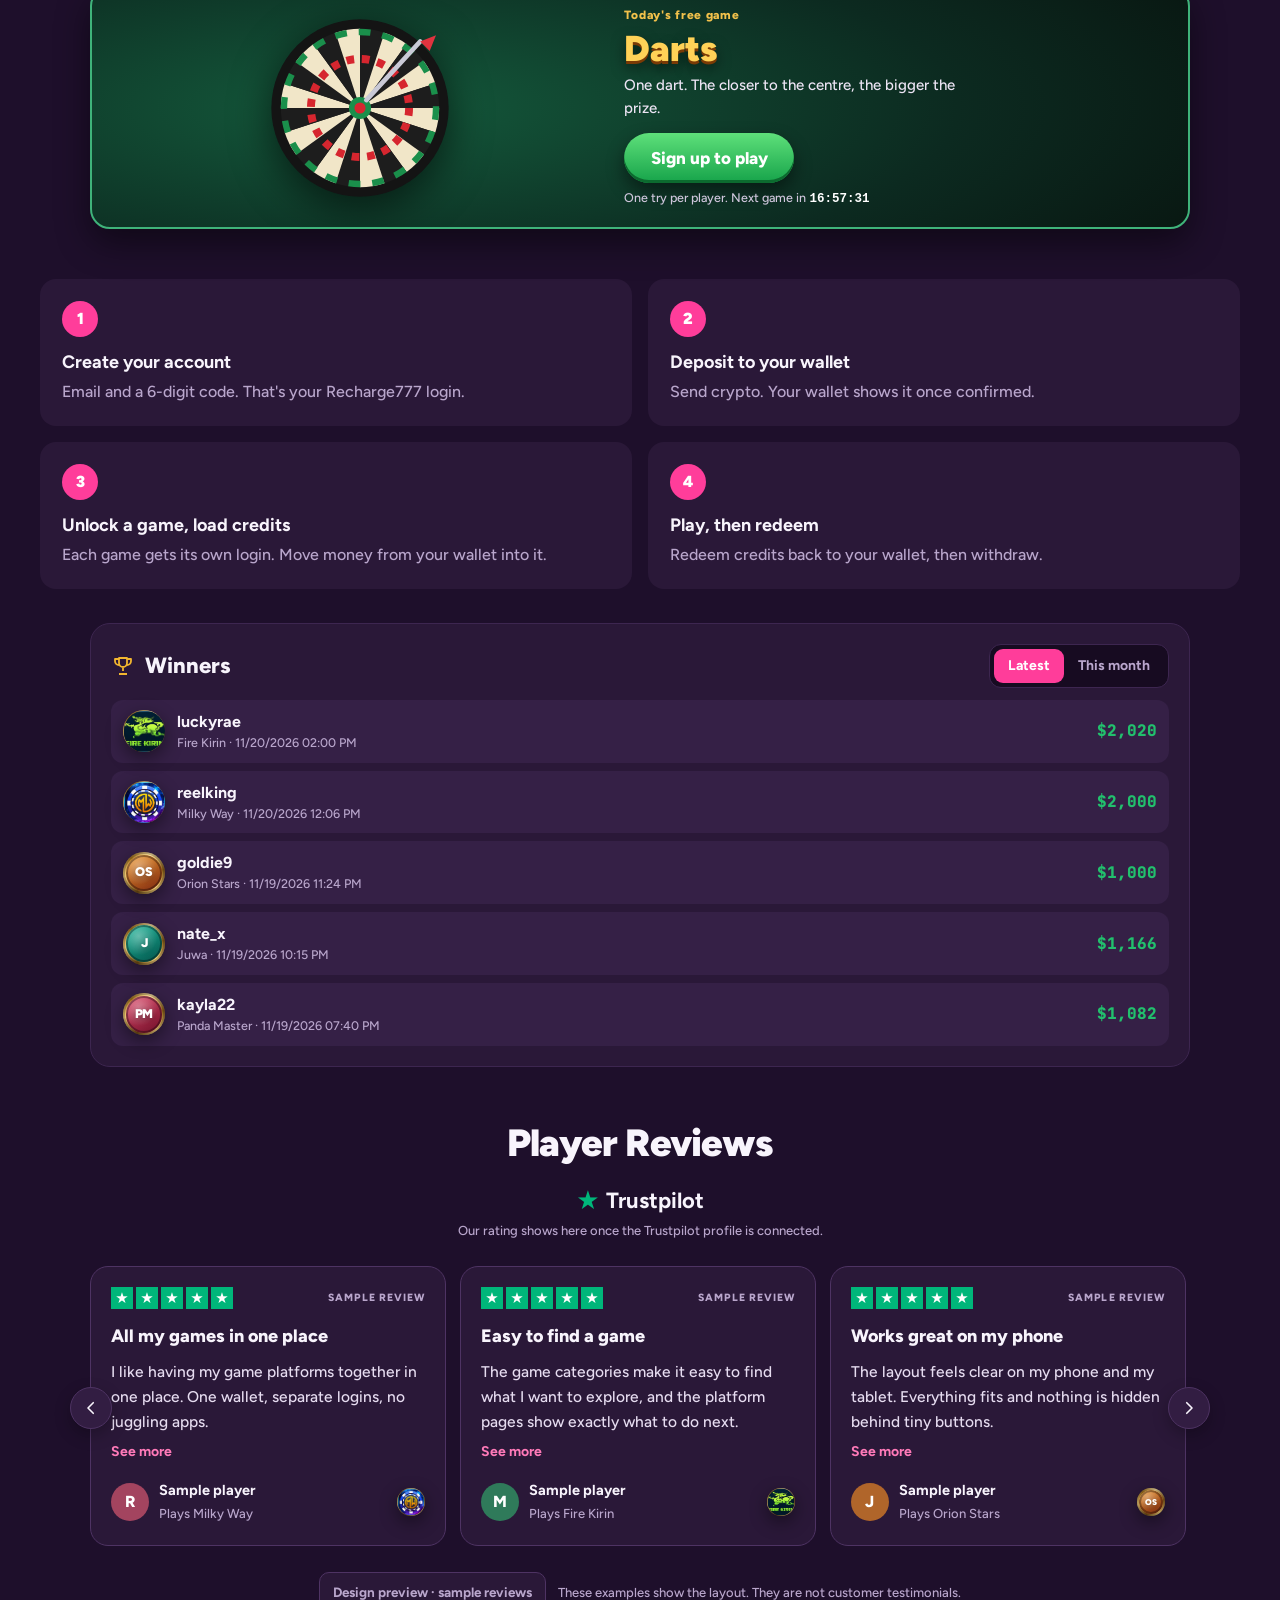
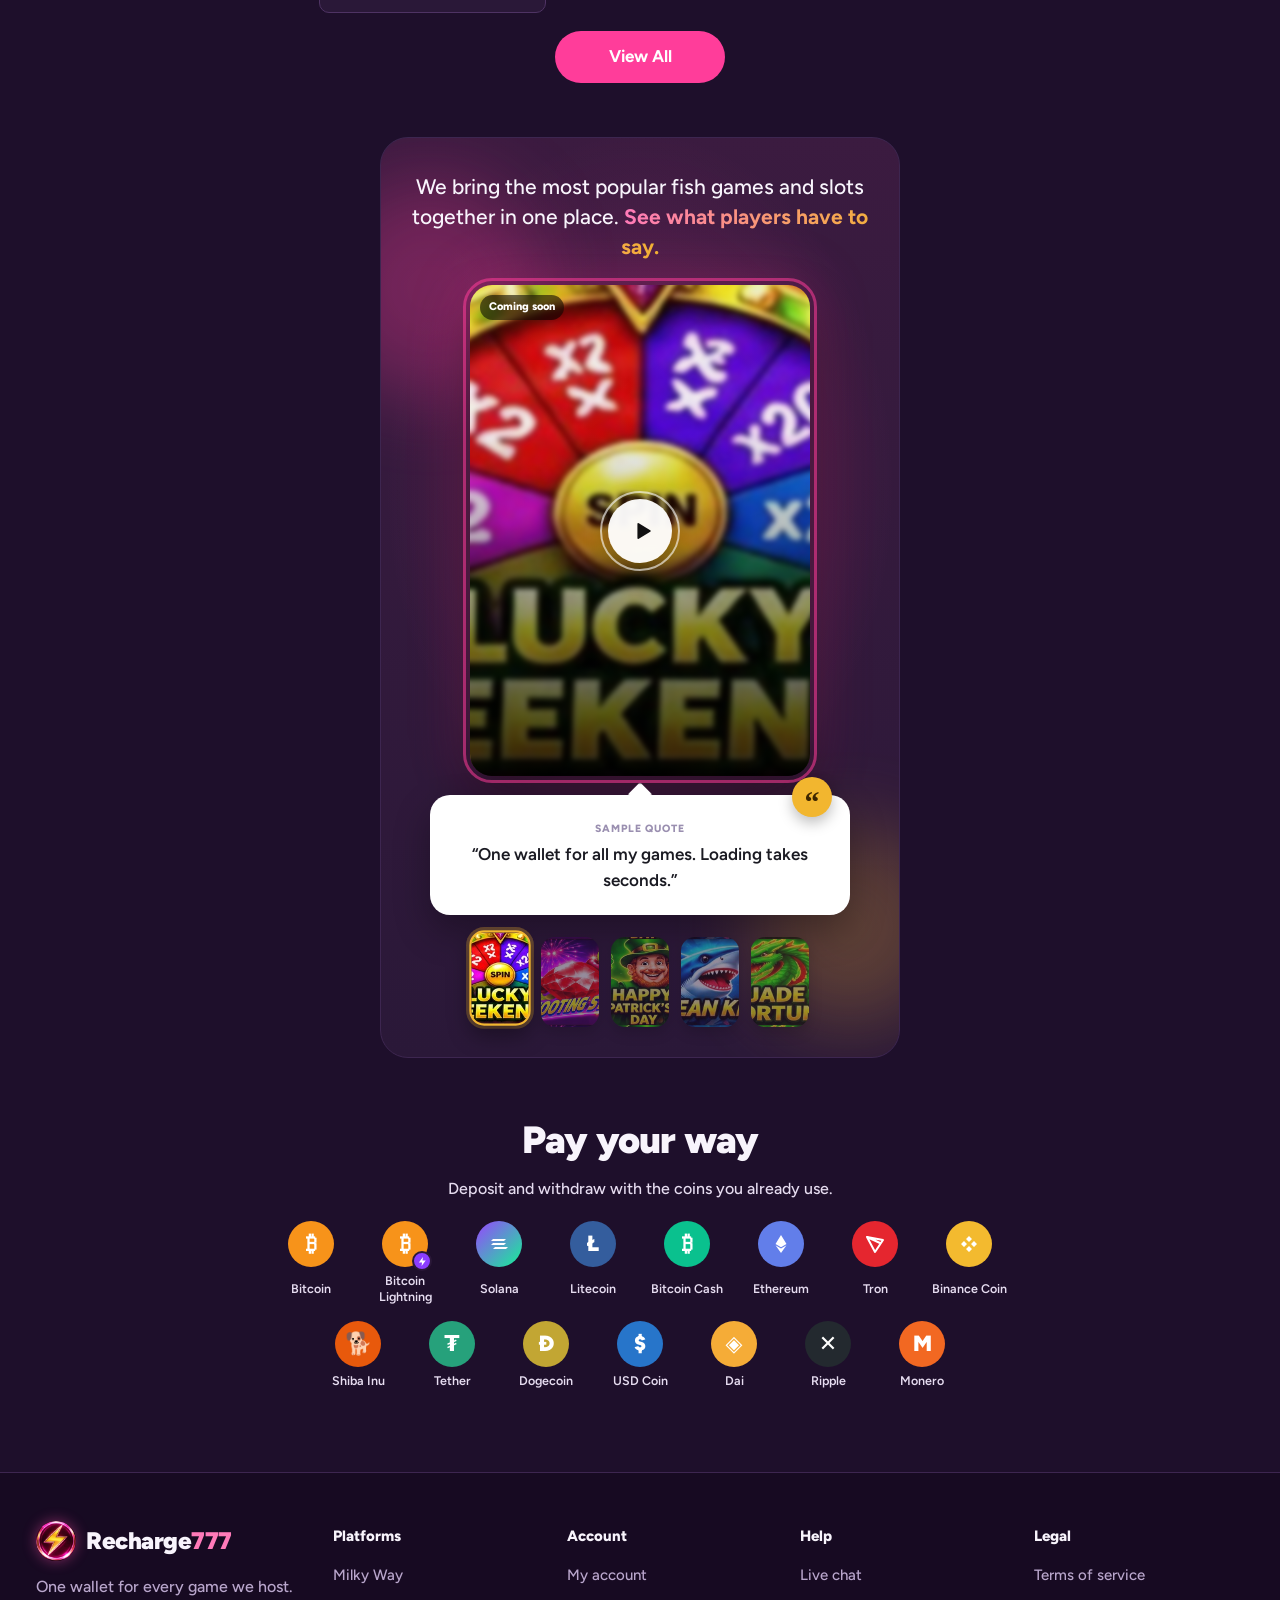
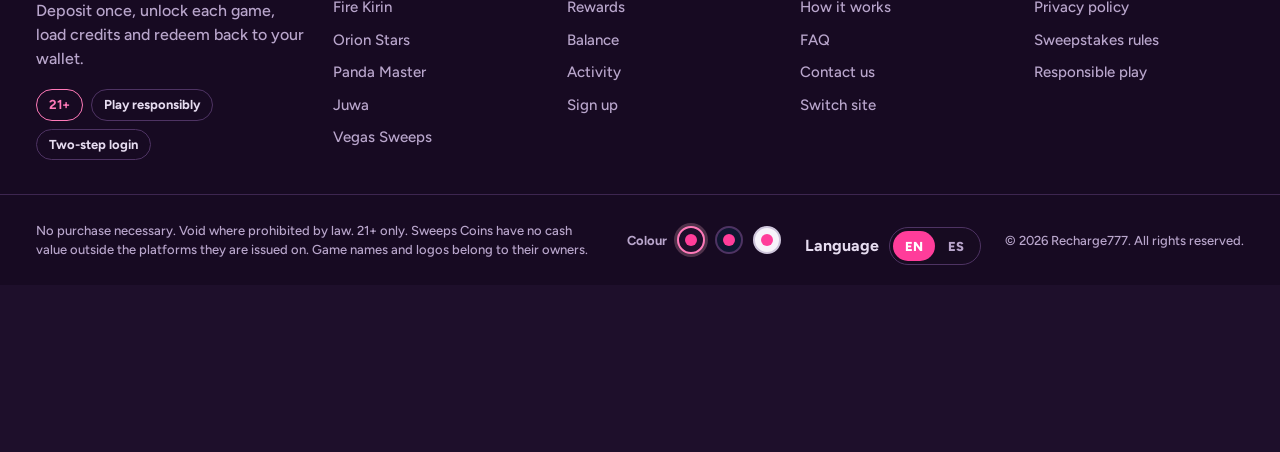
==== commit ec769c6e: "Rename Skillslots777 to Skillandslots; no footer for signed-in players" ====
--- a/index.html
+++ b/index.html
@@ -12,8 +12,8 @@
 <link rel="preconnect" href="https://fonts.googleapis.com">
 <link rel="preconnect" href="https://fonts.gstatic.com" crossorigin>
 <link href="https://fonts.googleapis.com/css2?family=Figtree:wght@400;500;600;700;800;900&family=Outfit:wght@400;500;600;700;800;900&family=JetBrains+Mono:wght@500;700&display=swap" rel="stylesheet">
-<link rel="stylesheet" href="styles.css?v=2026112223450331">
-<link rel="stylesheet" href="extras.css?v=2026112223450331">
+<link rel="stylesheet" href="styles.css?v=2026112300100245">
+<link rel="stylesheet" href="extras.css?v=2026112300100245">
 </head>
 <body>
 <nav class="site-switch" id="siteSwitch" aria-label="Switch site" data-noi18n></nav>
@@ -79,8 +79,8 @@
 <div class="chooser" id="chooser" hidden></div>
 <div class="loader" id="loader" aria-live="polite"></div>
 
-<script src="i18n.js?v=2026112223450331"></script>
-<script src="extras.js?v=2026112223450331"></script>
-<script src="app.js?v=2026112223450331"></script>
+<script src="i18n.js?v=2026112300100245"></script>
+<script src="extras.js?v=2026112300100245"></script>
+<script src="app.js?v=2026112300100245"></script>
 </body>
 </html>
--- a/styles.css
+++ b/styles.css
@@ -2061,3 +2061,7 @@
 .site-switch a:hover,.site-switch button:hover {border-color:#6b6b8c;color:#fff}
 .site-switch .on {background:#fff;border-color:#fff;color:#0b0b12;cursor:default}
 @media (max-width:420px) {.site-switch {justify-content:flex-start;padding:6px 8px;gap:5px}.site-switch > small {display:none}.site-switch a,.site-switch button,.site-switch span {padding:0 10px;font-size:12.5px}}
+
+/* no footer for signed-in players */
+body.signed-in > .foot { display: none; }
+body.signed-in main#app { min-height: 0; }
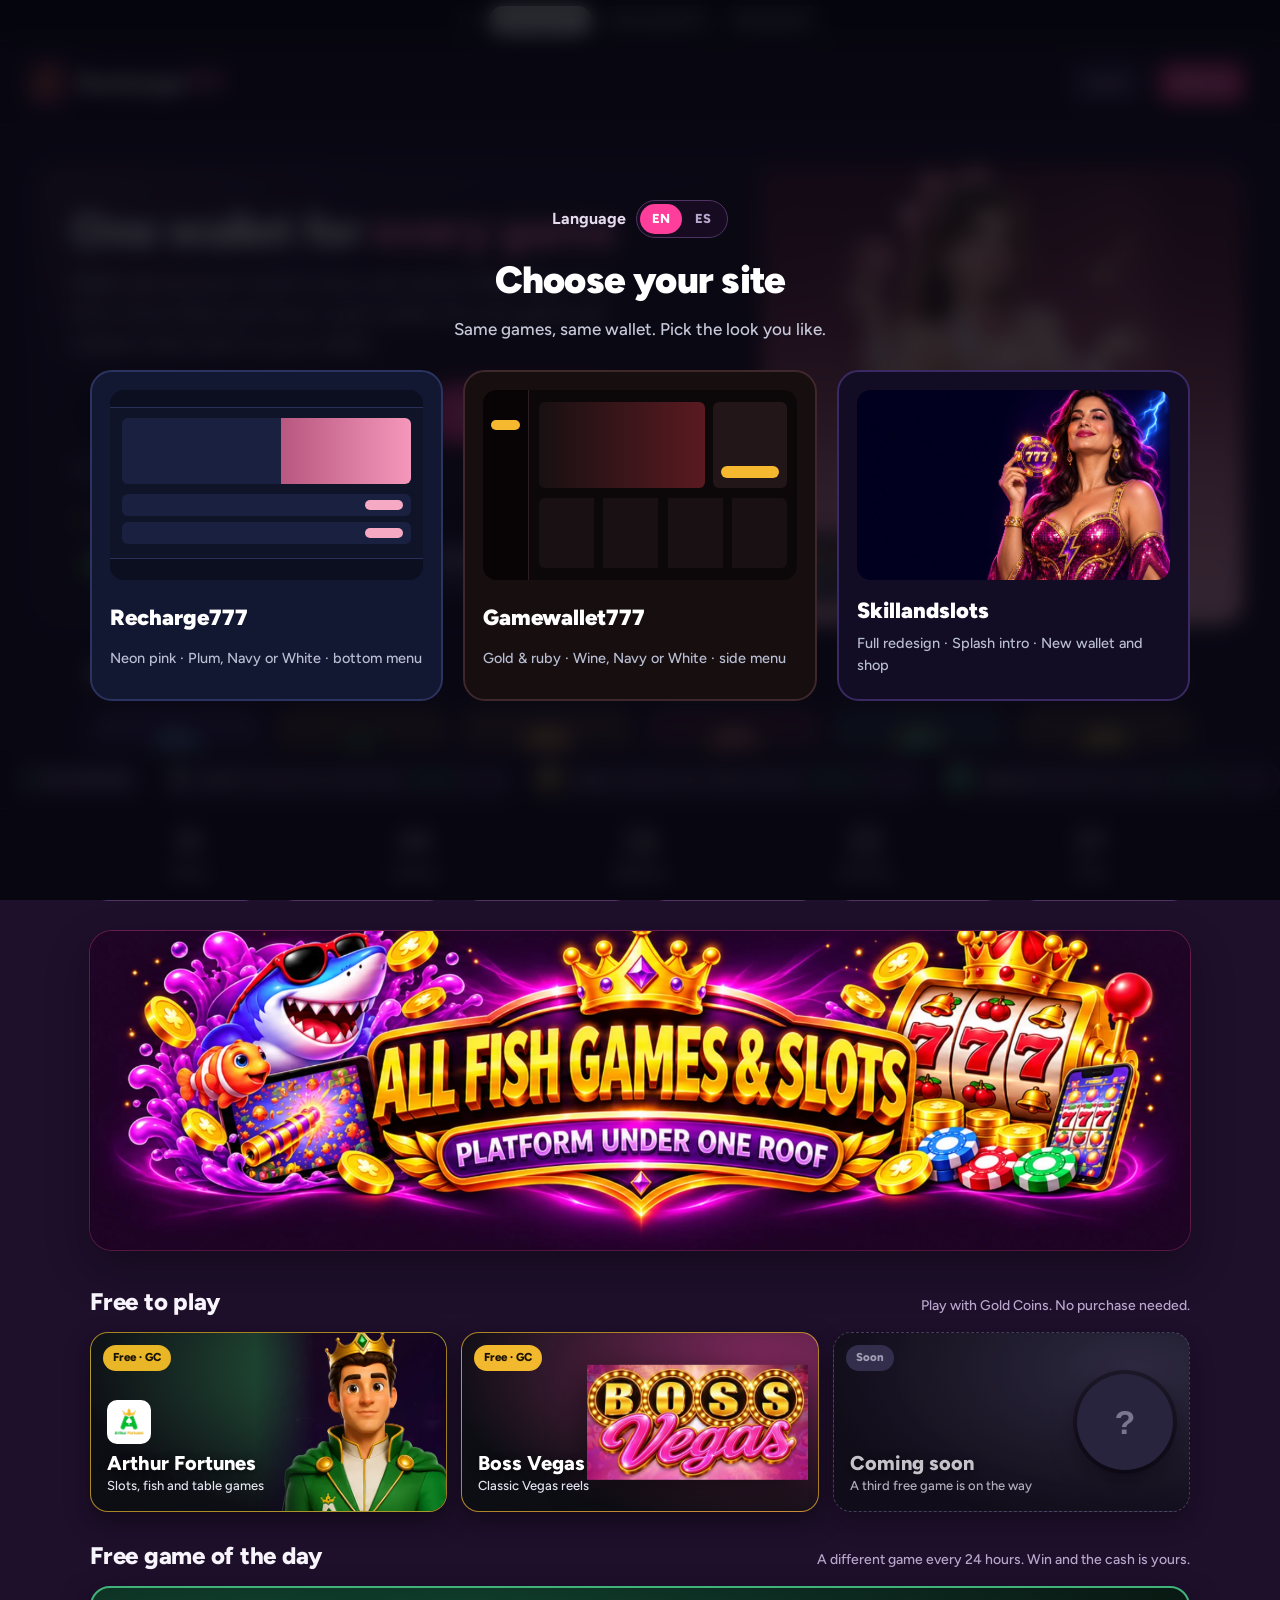
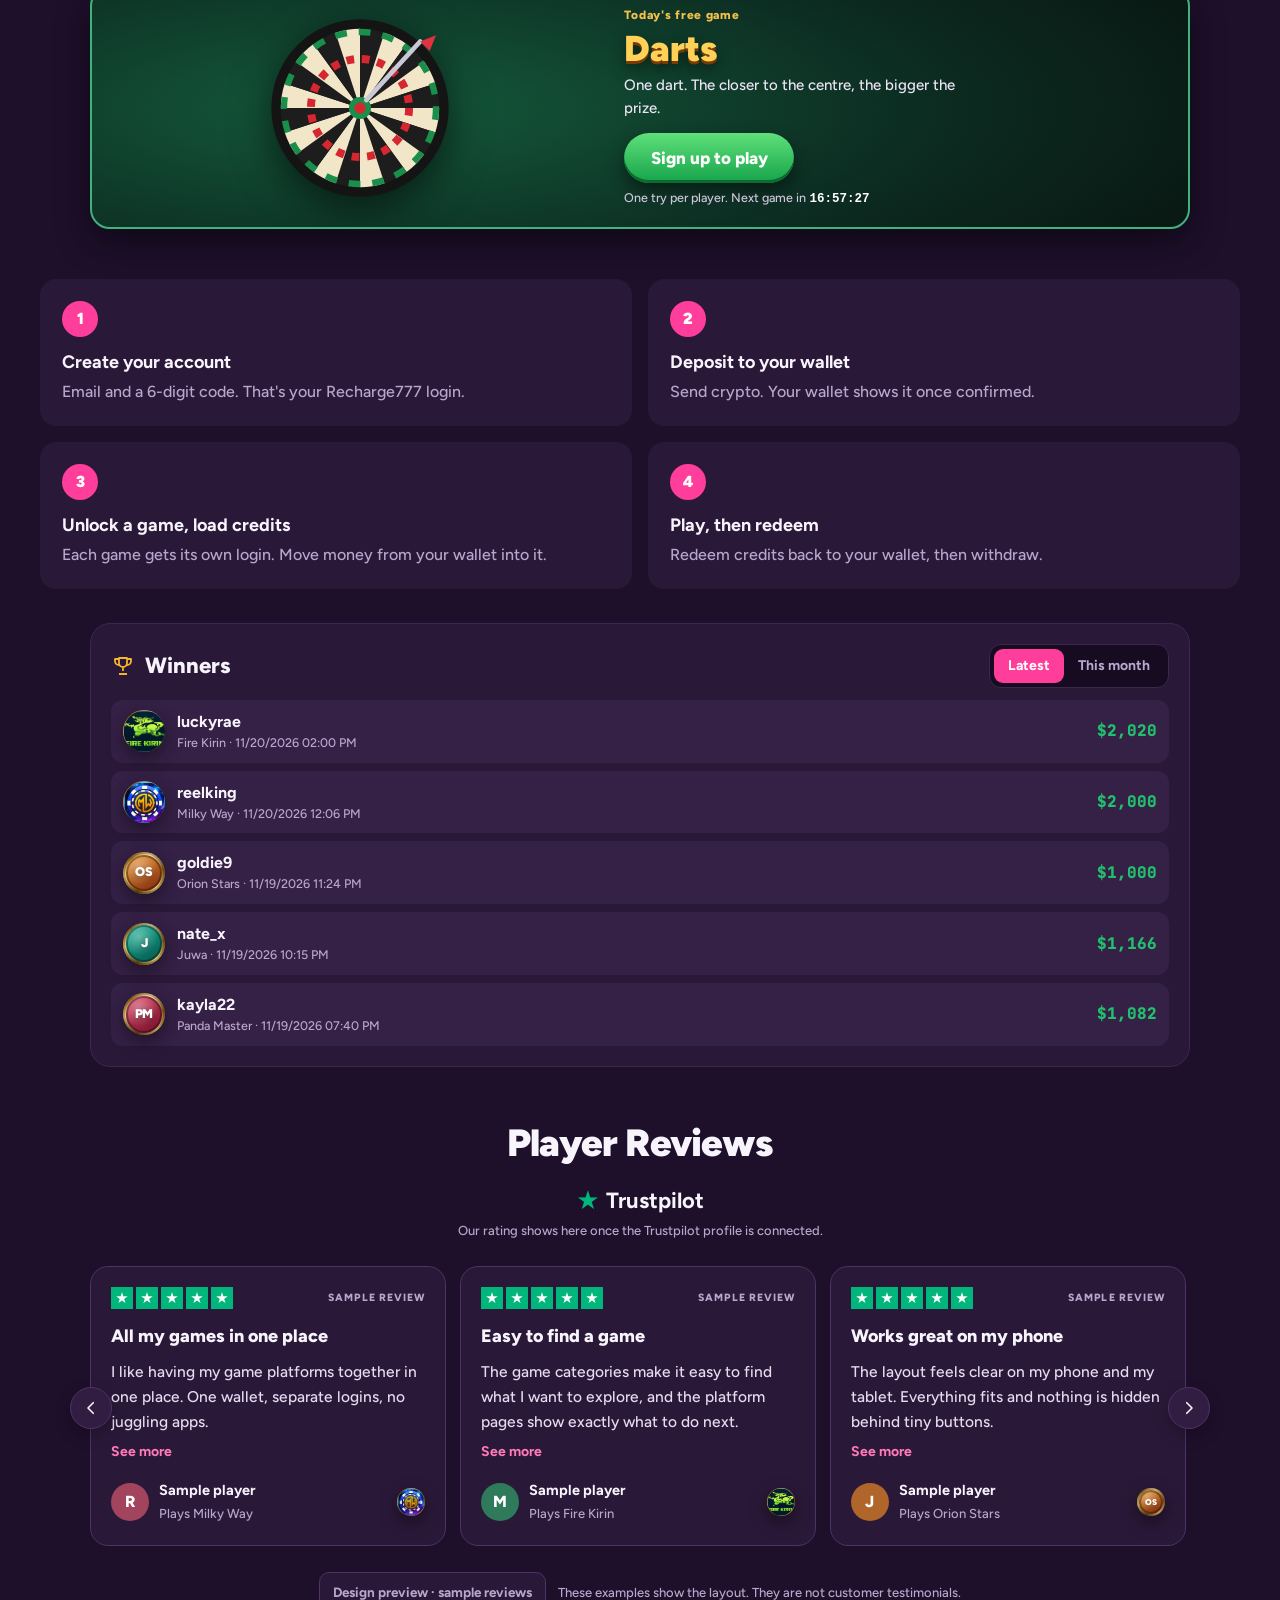
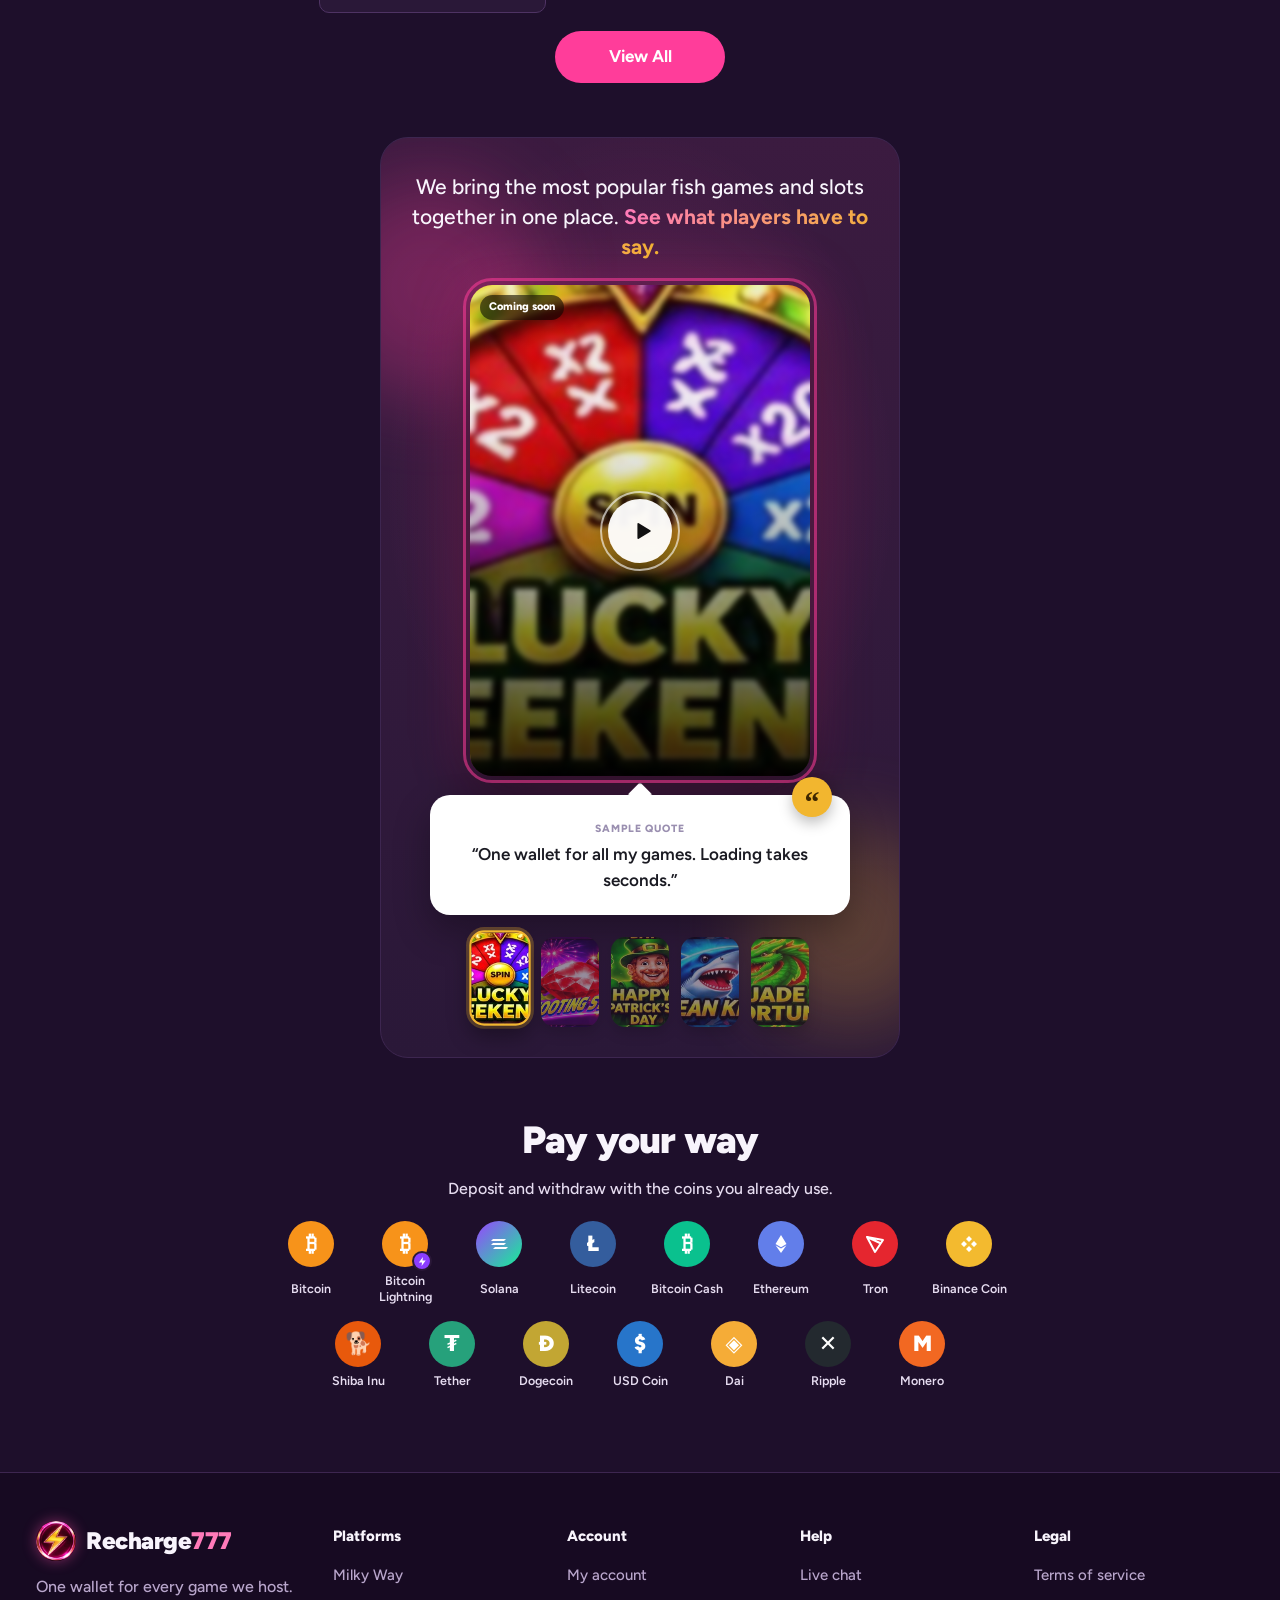
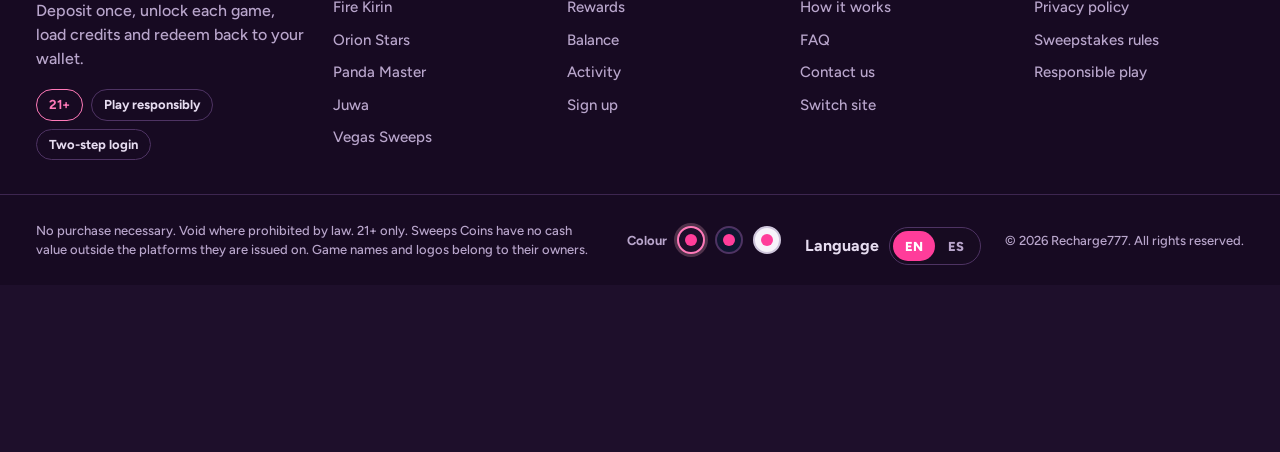
==== commit 6da72694: "Boss Vegas logo on the free-games card; FORCE_SITE for standalone copies" ====
--- a/index.html
+++ b/index.html
@@ -12,8 +12,8 @@
 <link rel="preconnect" href="https://fonts.googleapis.com">
 <link rel="preconnect" href="https://fonts.gstatic.com" crossorigin>
 <link href="https://fonts.googleapis.com/css2?family=Figtree:wght@400;500;600;700;800;900&family=Outfit:wght@400;500;600;700;800;900&family=JetBrains+Mono:wght@500;700&display=swap" rel="stylesheet">
-<link rel="stylesheet" href="styles.css?v=2026112300100245">
-<link rel="stylesheet" href="extras.css?v=2026112300100245">
+<link rel="stylesheet" href="styles.css?v=2026112301050318">
+<link rel="stylesheet" href="extras.css?v=2026112301050318">
 </head>
 <body>
 <nav class="site-switch" id="siteSwitch" aria-label="Switch site" data-noi18n></nav>
@@ -79,8 +79,8 @@
 <div class="chooser" id="chooser" hidden></div>
 <div class="loader" id="loader" aria-live="polite"></div>
 
-<script src="i18n.js?v=2026112300100245"></script>
-<script src="extras.js?v=2026112300100245"></script>
-<script src="app.js?v=2026112300100245"></script>
+<script src="i18n.js?v=2026112301050318"></script>
+<script src="extras.js?v=2026112301050318"></script>
+<script src="app.js?v=2026112301050318"></script>
 </body>
 </html>
--- a/styles.css
+++ b/styles.css
@@ -2065,3 +2065,6 @@
 /* no footer for signed-in players */
 body.signed-in > .foot { display: none; }
 body.signed-in main#app { min-height: 0; }
+
+/* standalone copies: one site only */
+.single-site #siteSwitch, .single-site [data-act="choose-site"] { display: none !important; }
--- a/extras.css
+++ b/extras.css
@@ -127,3 +127,10 @@
 .gc-move {height:46px;border-color:#f2c14b;color:#f2d27a}
 .gc-play {height:50px;font-size:16px}
 .gc-split {margin:0 0 4px}
+
+/* wide logo art (Boss Vegas) */
+.f2p-card.wide .f2p-art {top:50%;bottom:auto;right:10px;height:auto;width:min(62%,300px);transform:translateY(-50%);-webkit-mask-image:none;mask-image:none;filter:drop-shadow(0 8px 18px #0009)}
+.f2p-card.wide .f2p-txt {max-width:48%}
+.gc-head.wide img {width:110px;height:64px;object-fit:contain;background:radial-gradient(circle,var(--c1),#12081c);padding:4px}
+.f2p-modal.wide img {height:auto;width:min(86%,360px)}
+@media (max-width:760px) {.f2p-card.wide .f2p-art {width:56%}}
